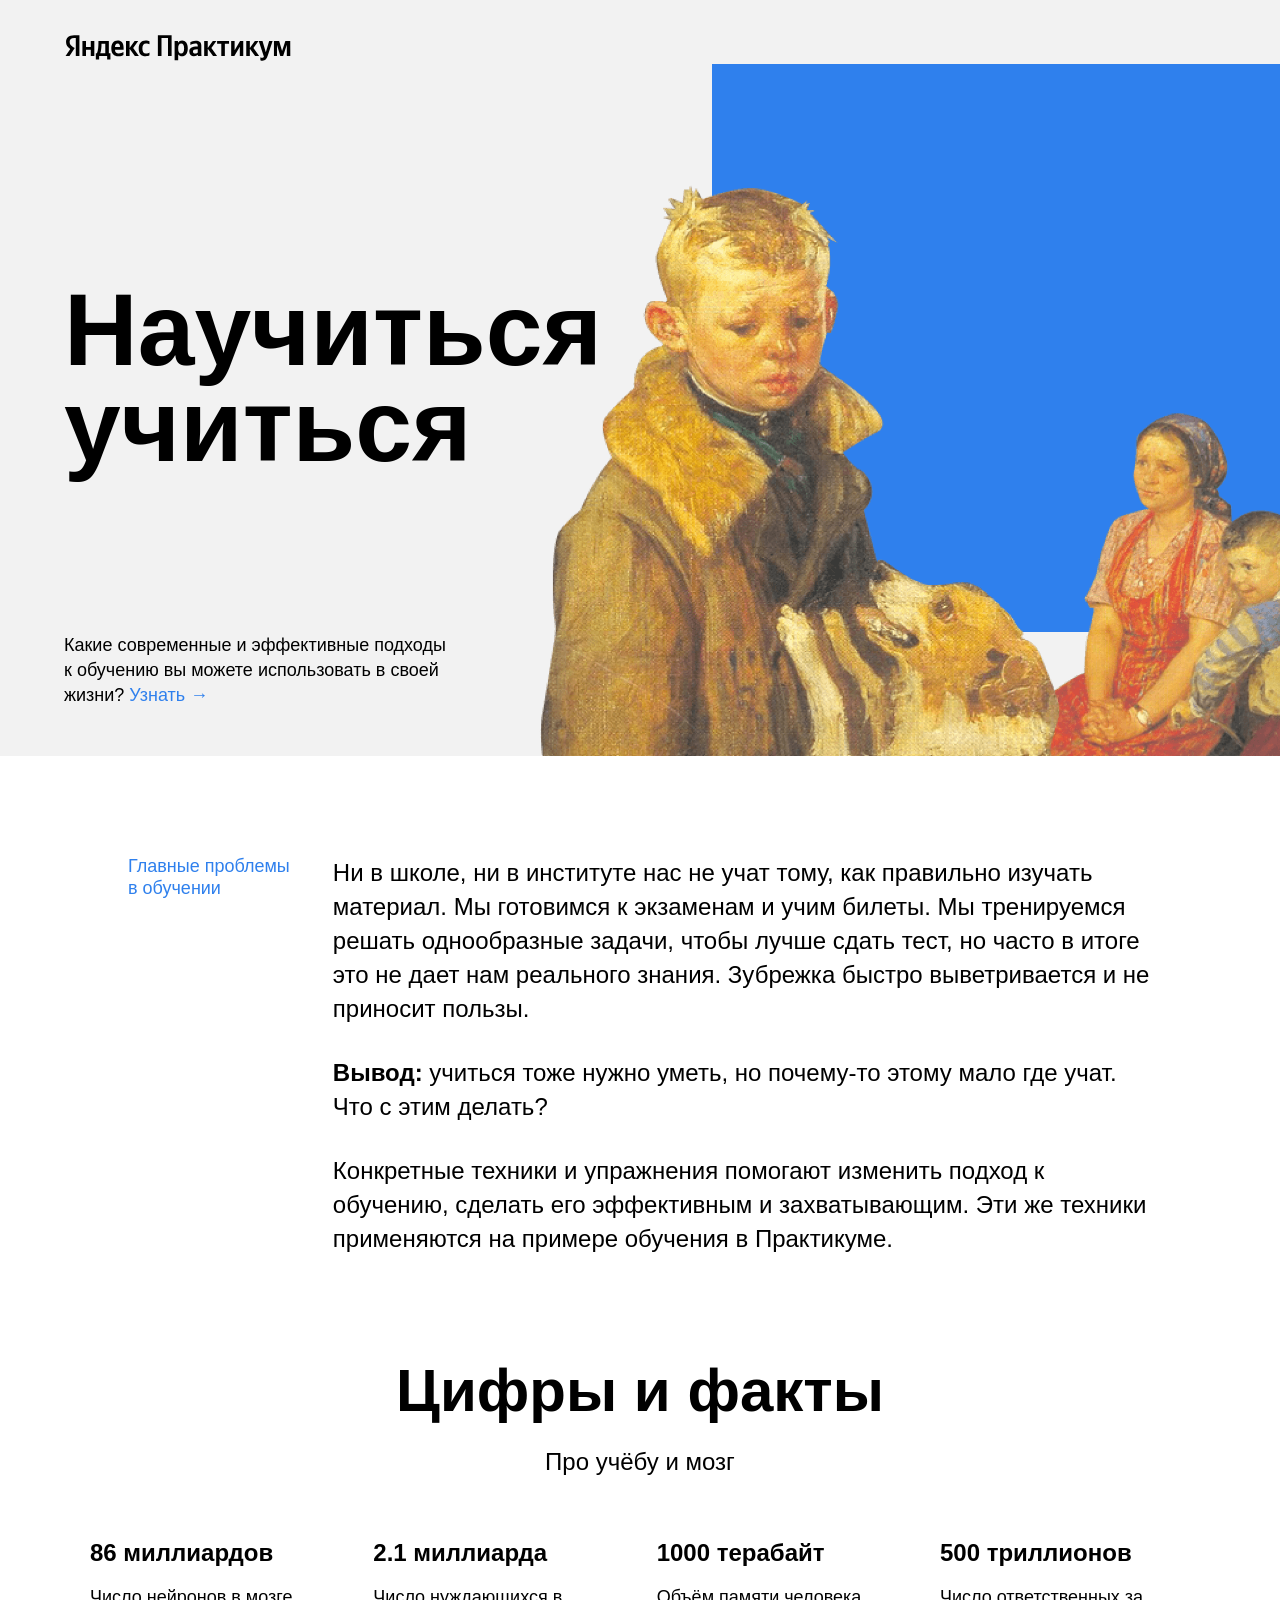
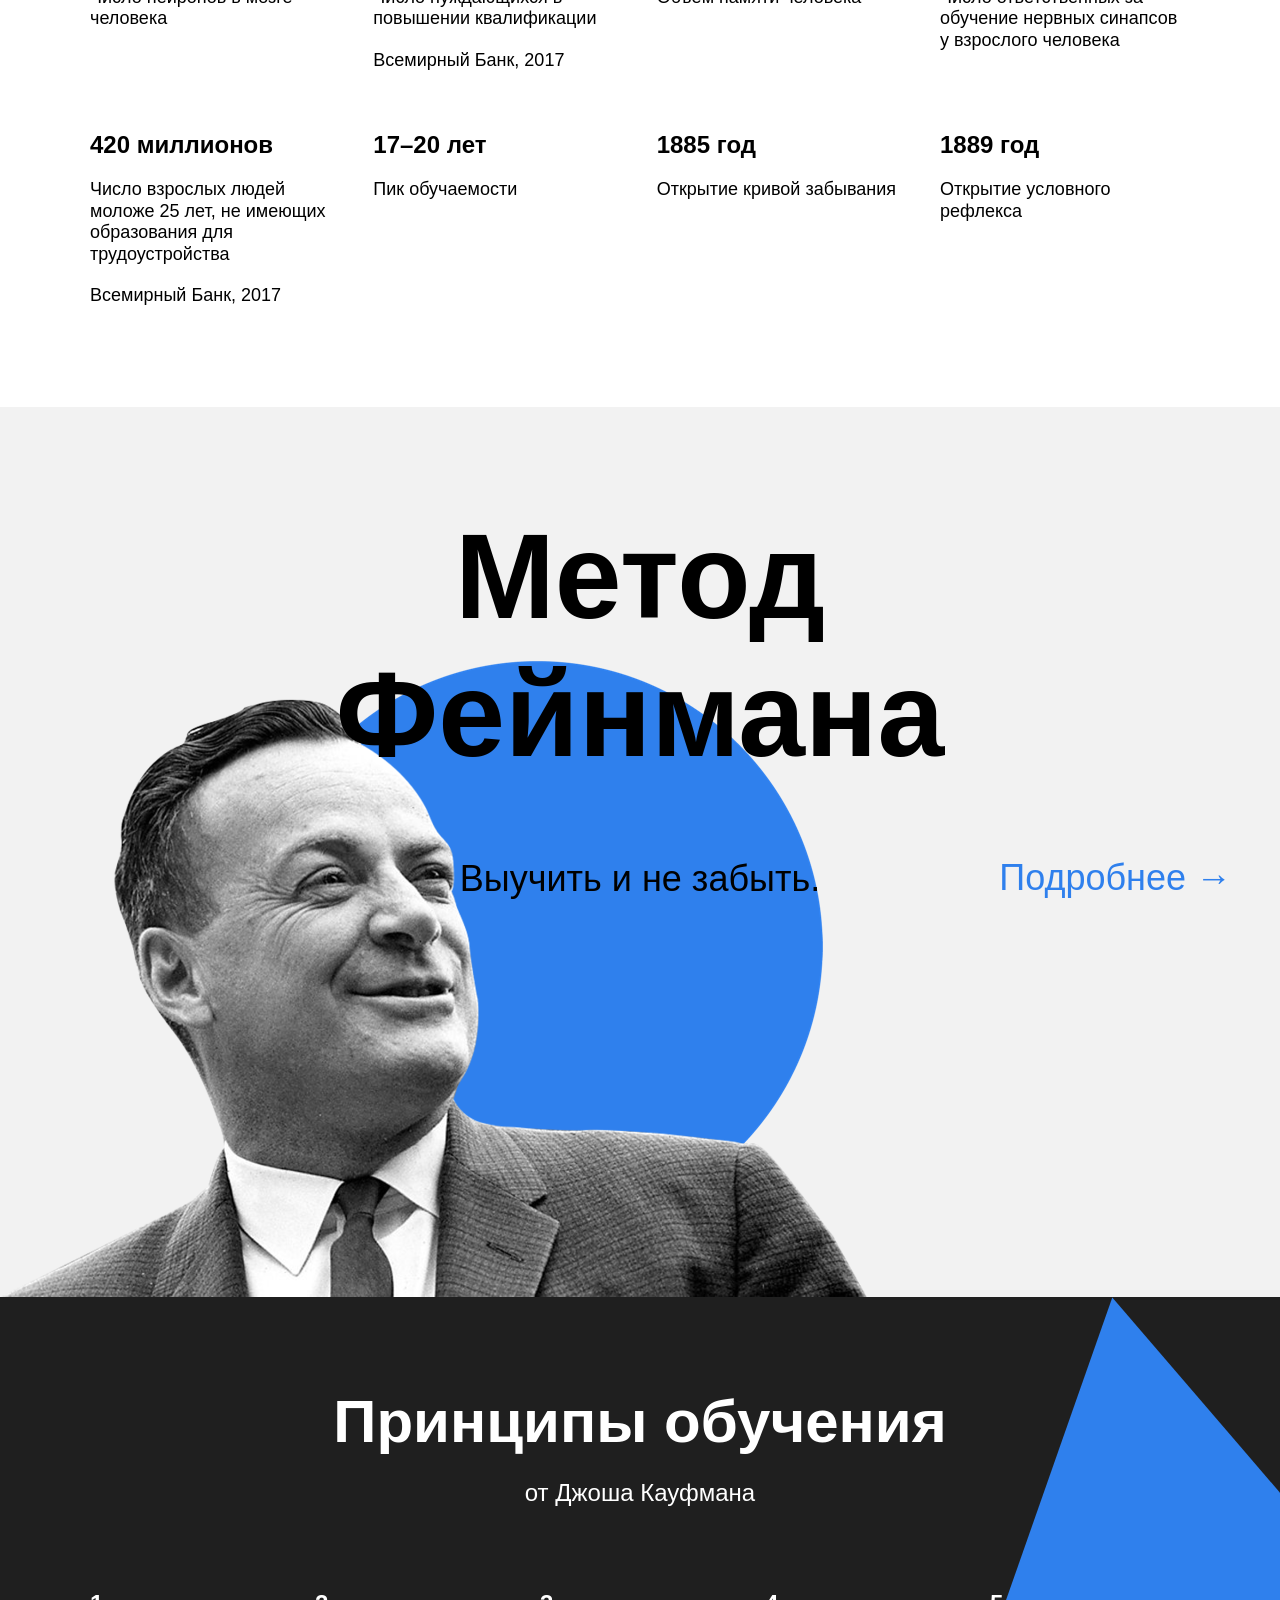
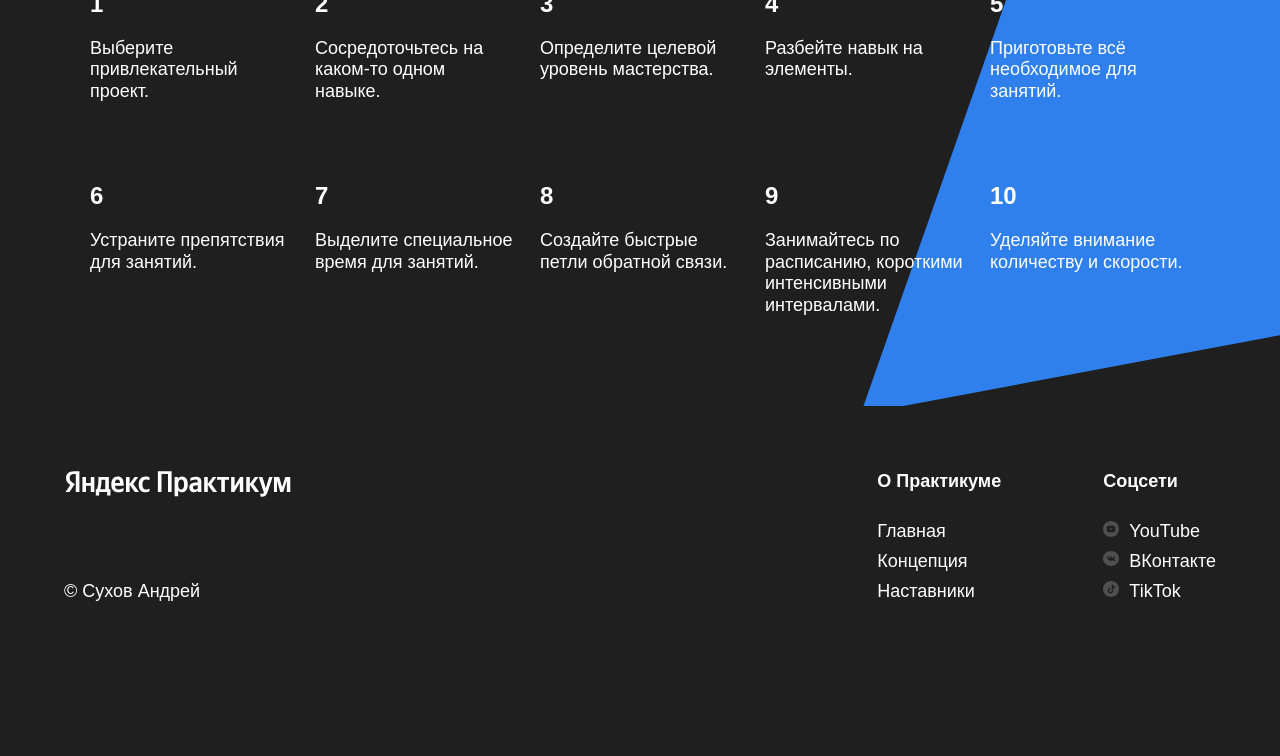
==== index.html @ 7d7eb732 "Работа после исправлений версия 2" ====
<!DOCTYPE html>
<html lang="ru">

<head>
  <meta charset="UTF-8">
  <meta name="viewport" content="width=device-width, initial-scale=1.0">
  <title>Научиться учиться</title>
  <link rel="stylesheet" href="./styles/normalize.css">
  <link rel="stylesheet" href="./styles/style.css">
</head>

<body>
  <div class="page">
    <header class="header">
      <div class="logo logo_place_header"></div>
      <h1 class="header__title">Научиться учиться</h1>
      <p class="header__subtitle">Какие современные и эффективные подходы к обучению вы можете использовать
        в своей жизни?
        <a class="header__link" href="#"> Узнать &#8594;</a>
      </p>
      <img class="header__main-illustration" src="../images/header-image.png" alt="Картина с мальчиком">
      <div class="header__square-pic"></div>
    </header>
    <main class="content">
      <section class="description">
        <div class="two-columns">
          <h2 class=" two-columns__brief">Главные проблемы в обучении</h2>
          <div class="two-columns__main-text">
            <p class="two-columns__paragraph">Ни в школе, ни в институте нас не учат тому, как правильно изучать
              материал.
              Мы готовимся к экзаменам и учим билеты. Мы тренируемся решать однообразные задачи, чтобы лучше сдать тест,
              но часто в итоге это не дает нам реального знания. Зубрежка быстро выветривается и не приносит пользы.</p>
            <p class="two-columns__paragraph"><span class="two-columns__span-accent">Вывод:</span> учиться тоже нужно
              уметь,
              но почему-то этому мало где учат. Что с этим делать?</p>
            <p class="two-columns__paragraph">Конкретные техники и упражнения помогают изменить подход к обучению,
              сделать его эффективным и захватывающим. Эти же техники применяются на примере обучения в Практикуме.</p>
          </div>
        </div>
      </section>
      <section class="digits">
        <h2 class="section-title">Цифры и факты</h2>
        <p class="section-subtitle">Про учёбу и мозг</p>
        <ul class="table">
          <li class="table__cell">
            <h3 class="table__heading">86 миллиардов</h3>
            <p class="table__text">Число нейронов в мозге человека</p>
          </li>
          <li class="table__cell">
            <h3 class="table__heading">2.1 миллиарда</h3>
            <p class="table__text">Число нуждающихся в повышении квалификации</p>
            <p class="table__text">Всемирный Банк, 2017</p>
          </li>
          <li class="table__cell">
            <h3 class="table__heading">1000 терабайт</h3>
            <p class="table__text">Объём памяти человека</p>
          </li>
          <li class="table__cell">
            <h3 class="table__heading">500 триллионов</h3>
            <p class="table__text">Число ответственных за обучение нервных синапсов у взрослого человека</p>
          </li>
          <li class="table__cell">
            <h3 class="table__heading">420 миллионов</h3>
            <p class="table__text">Число взрослых людей моложе 25 лет, не имеющих образования для трудоустройства</p>
            <p class="table__text">Всемирный Банк, 2017</p>
          </li>
          <li class="table__cell">
            <h3 class="table__heading">17–20 лет</h3>
            <p class="table__text">Пик обучаемости</p>
          </li>
          <li class="table__cell">
            <h3 class="table__heading">1885 год</h3>
            <p class="table__text">Открытие кривой забывания</p>
          </li>
          <li class="table__cell">
            <h3 class="table__heading">1889 год</h3>
            <p class="table__text">Открытие условного рефлекса</p>
          </li>
        </ul>
      </section>
      <section class="feynman">
        <h2 class="feynman__title">Метод Фейнмана</h2>
        <p class="feynman__subtitle">Выучить и не забыть.</p>
        <a class="feynman__link" href="#">Подробнее &#8594;</a>
      </section>
      <section class="kaufman">
        <h2 class="section-title section-title_theme_dark">Принципы обучения</h2>
        <p class="section-subtitle section-subtitle_theme_dark">от Джоша Кауфмана</p>
        <ul class="table table_theme_dark">
          <li class="table__cell table__cell_theme_dark">
            <h3 class="table__heading table__heading_theme_dark">1</h3>
            <p class="table__text table__text_theme_dark">Выберите привлекательный проект.</p>
          </li>
          <li class="table__cell table__cell_theme_dark">
            <h3 class="table__heading table__heading_theme_dark">2</h3>
            <p class="table__text table__text_theme_dark">Сосредоточьтесь на каком-то одном навыке.</p>
          </li>
          <li class="table__cell table__cell_theme_dark">
            <h3 class="table__heading table__heading_theme_dark">3</h3>
            <p class="table__text table__text_theme_dark">Определите целевой уровень мастерства.</p>
          </li>
          <li class="table__cell table__cell_theme_dark">
            <h3 class="table__heading table__heading_theme_dark">4</h3>
            <p class="table__text table__text_theme_dark">Разбейте навык на элементы.</p>
          </li>
          <li class="table__cell table__cell_theme_dark">
            <h3 class="table__heading table__heading_theme_dark">5</h3>
            <p class="table__text table__text_theme_dark">Приготовьте всё необходимое для занятий.</p>
          </li>
          <li class="table__cell table__cell_theme_dark">
            <h3 class="table__heading table__heading_theme_dark">6</h3>
            <p class="table__text table__text_theme_dark">Устраните препятствия для занятий.</p>
          </li>
          <li class="table__cell table__cell_theme_dark">
            <h3 class="table__heading table__heading_theme_dark">7</h3>
            <p class="table__text table__text_theme_dark">Выделите специальное время для занятий.</p>
          </li>
          <li class="table__cell table__cell_theme_dark">
            <h3 class="table__heading table__heading_theme_dark">8</h3>
            <p class="table__text table__text_theme_dark">Создайте быстрые петли обратной связи.</p>
          </li>
          <li class="table__cell table__cell_theme_dark">
            <h3 class="table__heading table__heading_theme_dark">9</h3>
            <p class="table__text table__text_theme_dark">Занимайтесь по расписанию, короткими интенсивными интервалами.
            </p>
          </li>
          <li class="table__cell table__cell_theme_dark">
            <h3 class="table__heading table__heading_theme_dark">10</h3>
            <p class="table__text table__text_theme_dark">Уделяйте внимание количеству и скорости.</p>
          </li>
        </ul>
        <div class="kaufman__triangle"></div>
      </section>
    </main>
    <footer class="footer">
      <div class="footer__columns">
        <div class="footer__column footer__column_content_copyright">
          <div class="logo logo_place_footer"></div>
          <p class="footer__author">&#169; Сухов Андрей</p>
        </div>
        <div class="footer__column footer__column_content_info">
          <h2 class="footer__column-heading">О Практикуме</h2>
          <nav>
            <ul class="footer__column-links">
              <li>
                <a class="footer__column-link" href="#">Главная</a>
              </li>
              <li>
                <a class="footer__column-link" href="#">Концепция</a>
              </li>
              <li>
                <a class="footer__column-link" href="#">Наставники</a>
              </li>
            </ul>
          </nav>
        </div>
        <div class="footer__column footer__column_social">
          <h2 class="footer__column-heading">Соцсети</h2>
          <nav>
            <ul class="footer__column-links">
              <li>
                <a class="footer__column-link" href="#"><img class="footer__social-icon" src="./images/youtube-icon.svg"
                    alt="Значек Ютуб">YouTube</a>
              </li>
              <li>
                <a class="footer__column-link" href="#"><img class="footer__social-icon"
                    src="./images/vk_color_white.svg" alt="Значек ВКонтакте">ВКонтакте</a>
              </li>
              <li>
                <a class="footer__column-link" href="#"><img class="footer__social-icon" src="./images/tiktok-icon.svg"
                    alt="Значек ТикТок">TikTok</a>
              </li>
            </ul>
          </nav>
        </div>
      </div>
    </footer>
  </div>

</body>

</html>
---- styles/style.css ----
.page {
  min-width: 1100px;
  /* мы ещё не умеем делать мобильную версию сайта, */
  /* поэтому выше установлена минимальная ширина страницы */
  max-width: 1600px;
  /* выше установили ограничение по максимальной ширине */
  margin: 0 auto;
  /* выше для экранов больше 1600px отцентрировали весь контент */
  font-family: 'Helvetica Neue', Arial, sans-serif;
  color: #000000;
}

.header {
  height: 100vh;
  min-height: 600px;
  max-height: 756px;
  /* выше установили ограничения для секции */
  position: relative;
  background-color: #f2f2f2;
  display: flex;
}

.logo {
  width: 228px;
  height: 32px;
}

.logo_place_header {
  position: absolute;
  top: 30px;
  left: 64px;
  background-image: url(../images/logo_place_header.svg);
  background-size: cover;
}

.header__title {
  max-width: 730px;
  display: flex;
  align-items: center;
  padding-left: 64px;
  font-size: 102px;
  font-weight: 600;
  line-height: 96px;
  color: black;
}

.header__subtitle {
  max-width: 388px;
  position: absolute;
  bottom: 30px;
  left: 64px;
  font-size: 18px;
  line-height: 25px;
}

.header__link {
  color: #2f80ed;
  text-decoration: none;
}

.header__main-illustration {
  width: 765px;
  height: 608px;
  position: absolute;
  z-index: 2;
  right: 0;
  bottom: 0;
}

/* ниже мы привели пример двух селекторов, чтобы вы вспомнили запись элемента */

.header__square-pic {
  height: 568px;
  width: 568px;
  position: absolute;
  z-index: 1;
  background-color: #2f80ed;
  top: 64px;
  right: 0;
}

.description {
  padding-top: 100px;
  display: flex;
  justify-content: center;
}

.two-columns {
  width: 80%;
  display: flex;
  justify-content: space-between;
}

.two-columns__brief {
  margin: 0;
  padding: 0;
  max-width: 175px;
  font-size: 18px;
  line-height: 1.2;
  font-weight: normal;
  color: #2f80ed;
}

.two-columns__main-text {
  display: block;
  width: 80%;
  min-width: 784px;
}

.two-columns__paragraph:last-child {
  padding-bottom: 0;
}

.two-columns__paragraph {
  margin: 0;
  padding: 0;
  padding-bottom: 30px;
  font-size: 24px;
  line-height: 34px;
  font-weight: normal;
}

.two-columns__span-accent {
  margin: 0;
  padding: 0;
  font-size: 24px;
  line-height: 34px;
  font-weight: 600;
}

.digits {
  margin: 0;
  padding: 0;
  padding-top: 100px;
  padding-bottom: 100px;
}

.section-title {
  padding: 0;
  margin: 0;
  width: 60%;
  text-align: center;
  font-size: 60px;
  line-height: 1.15;
  font-weight: 600;
  margin-left: auto;
  margin-right: auto;
}

.section-subtitle {
  margin: 0;
  padding: 0;
  width: 60%;
  padding-top: 20px;
  text-align: center;
  font-size: 24px;
  line-height: 34px;
  font-weight: normal;
  margin-left: auto;
  margin-right: auto;
}

.table {
  list-style-type: none;
  width: 1100px;
  margin: 0;
  padding: 0;
  position: relative;
  margin-left: auto;
  margin-right: auto;
  display: flex;
  flex-wrap: wrap;
  justify-content: space-between;
  z-index: 2;
}

.table__cell {
  margin: 0;
  padding: 0;
  width: 250px;
  padding-top: 60px;
  display: flex;
  flex-wrap: wrap;
  flex-direction: column;
  justify-content: flex-start;
  align-content: space-between;
}

.table__heading {
  margin: 0;
  padding: 0;
  font-size: 24px;
  line-height: 1.15;
  font-weight: 600;
}

.table__text {
  margin: 0;
  padding: 0;
  padding-top: 20px;
  font-size: 18px;
  line-height: 1.2;
  font-weight: normal;
}

.feynman {
  min-height: 890px;
  background-color: #f2f2f2;
  position: relative;
  background-image: url(../images/feynman.png);
  background-repeat: no-repeat;
  background-position: left bottom;
}

.feynman__title {
  margin: 0;
  padding: 0;
  max-width: 648px;
  text-align: center;
  padding-top: 100px;
  margin-right: auto;
  margin-left: auto;
  position: relative;
  z-index: 2;
  font-size: 120px;
  line-height: 1.15;
  font-weight: 600;
}

.feynman__subtitle {
  margin: 0;
  padding: 0;
  text-align: center;
  padding-top: 70px;
  font-size: 36px;
  line-height: 51px;
  font-weight: normal;
  margin-right: auto;
  margin-left: auto;
  position: relative;
  z-index: 2;
}

.feynman__link {
  margin: 0;
  padding: 0;
  position: absolute;
  z-index: 2;
  top: 50%;
  right: 48px;
  font-size: 36px;
  line-height: 51px;
  font-weight: normal;
  text-decoration: none;
  color: #2f80ed;
}

.kaufman {
  padding-top: 90px;
  padding-bottom: 90px;
  background-color: #1f1f1f;
  position: relative;
  overflow: hidden;
}

.kaufman__triangle {
  width: 877px;
  height: 877px;
  background-image: url(../images/kaufman-triangle.svg);
  position: absolute;
  z-index: 1;
  top: 0;
  right: -210px;
}

.section-title_theme_dark {
  color: white;
}

.section-subtitle_theme_dark {
  color: white;
}

/* и элемента с модификатором вида ключ-значение */
.table__cell_theme_dark {
  width: 200px;
  color: white;
  padding-top: 80px;
}

.footer {
  color: white;
  background-color: #1f1f1f;
  min-height: 350px;
}

.footer__columns {
  width: 90%;
  margin-left: auto;
  margin-right: auto;
  display: flex;
  justify-content: space-between;
  padding-top: 60px;
  padding-bottom: 40px;
}

.footer__column_content_copyright {
  flex-basis: 711px;
  display: flex;
  flex-direction: column;
  justify-content: space-between;
}

.logo_place_footer {
  background-image: url(../images/logo_place_footer.svg);
}

.footer__author {
  margin: 0;
  padding: 0;
  padding-top: 18px;
  padding-bottom: 18px;
  line-height: 25px;
  font-size: 18px;
  font-weight: normal;
}

.footer__column_content_info {
  flex-direction: column;
}

.footer__column_social {
  flex-direction: column;
}

.footer__column-heading {
  margin: 0;
  padding: 0;
  padding-bottom: 20px;
  line-height: 30px;
  font-size: 18px;
  font-weight: 600;
}

.footer__column-links {
  margin: 0;
  padding: 0;
  margin-bottom: 16px;
  line-height: 30px;
  font-size: 18px;
  font-weight: normal;
  text-decoration: none;
  list-style: none;
}

.footer__column-link {
  list-style: none;
  margin: 0;
  padding: 0;
  text-decoration: none;
  color: white;
}

.footer__social-icon {
  width: 16px;
  height: 16px;
  padding-right: 10px;
}
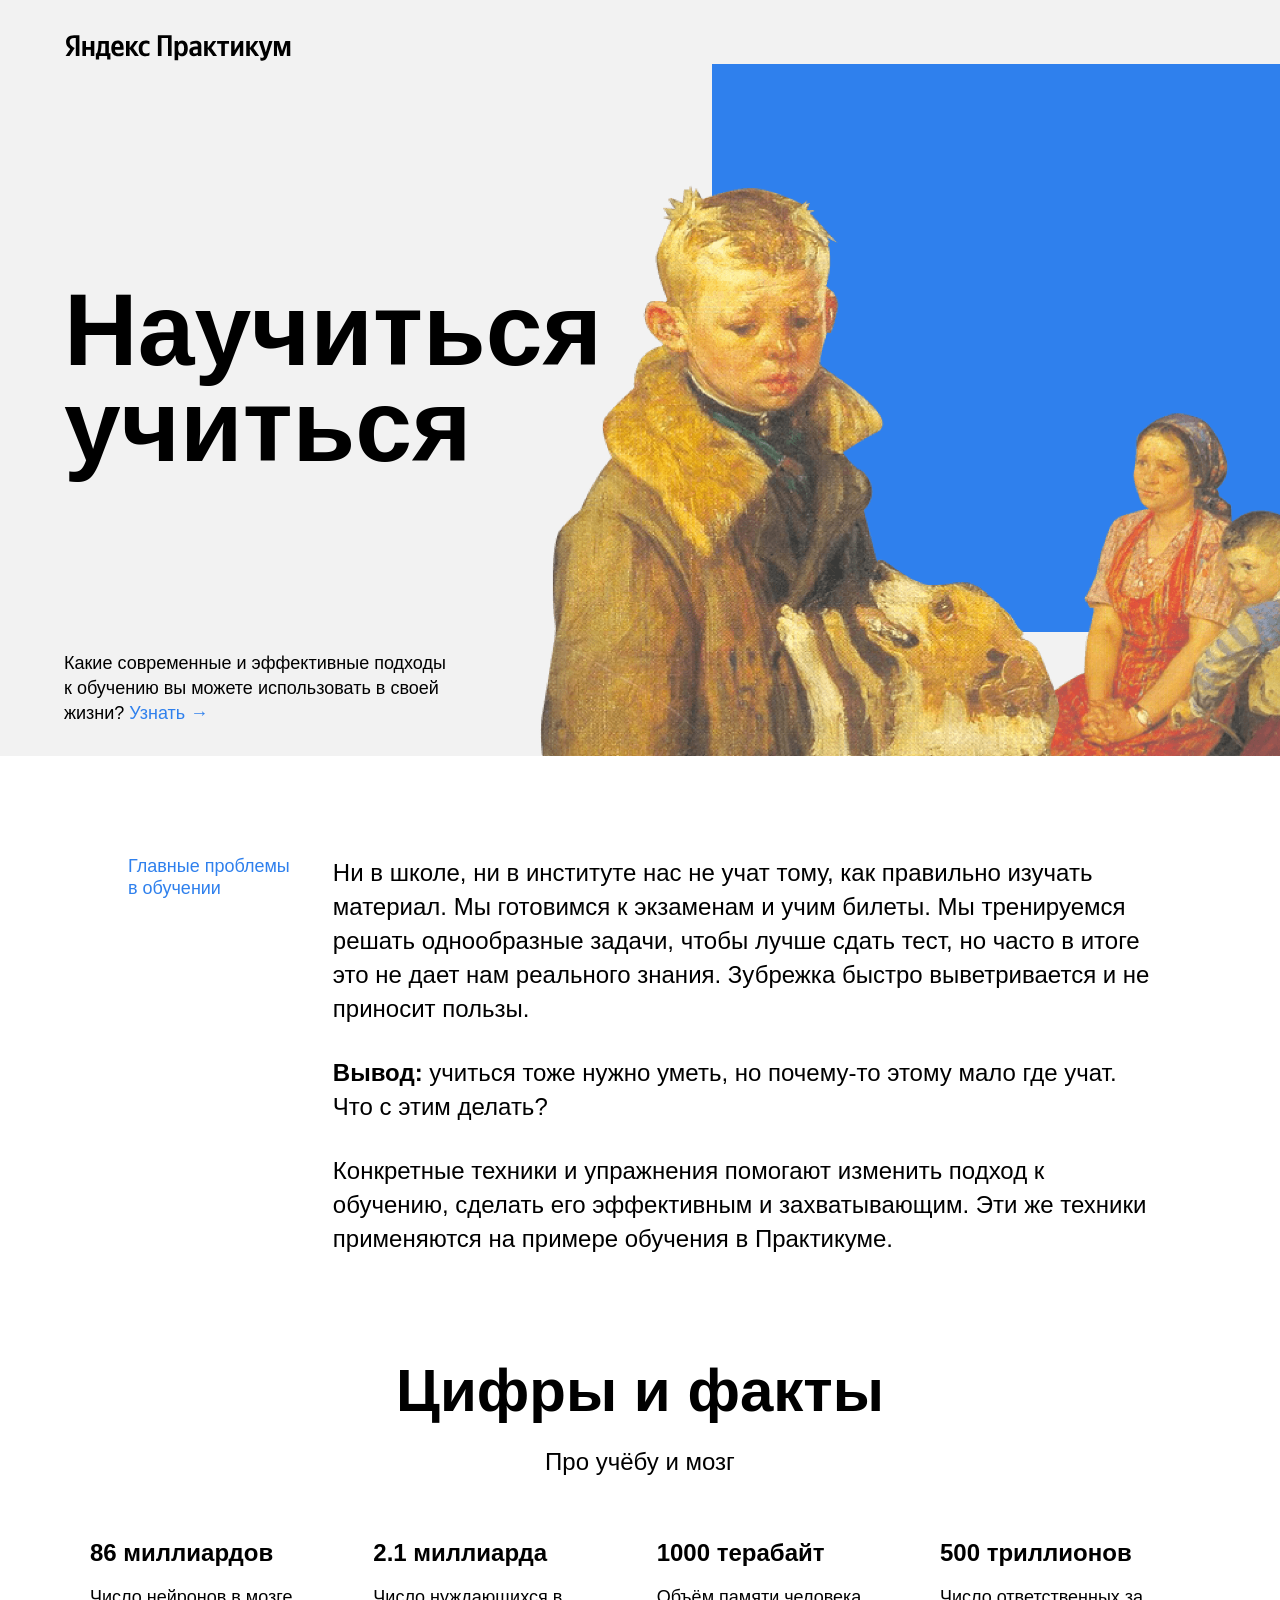
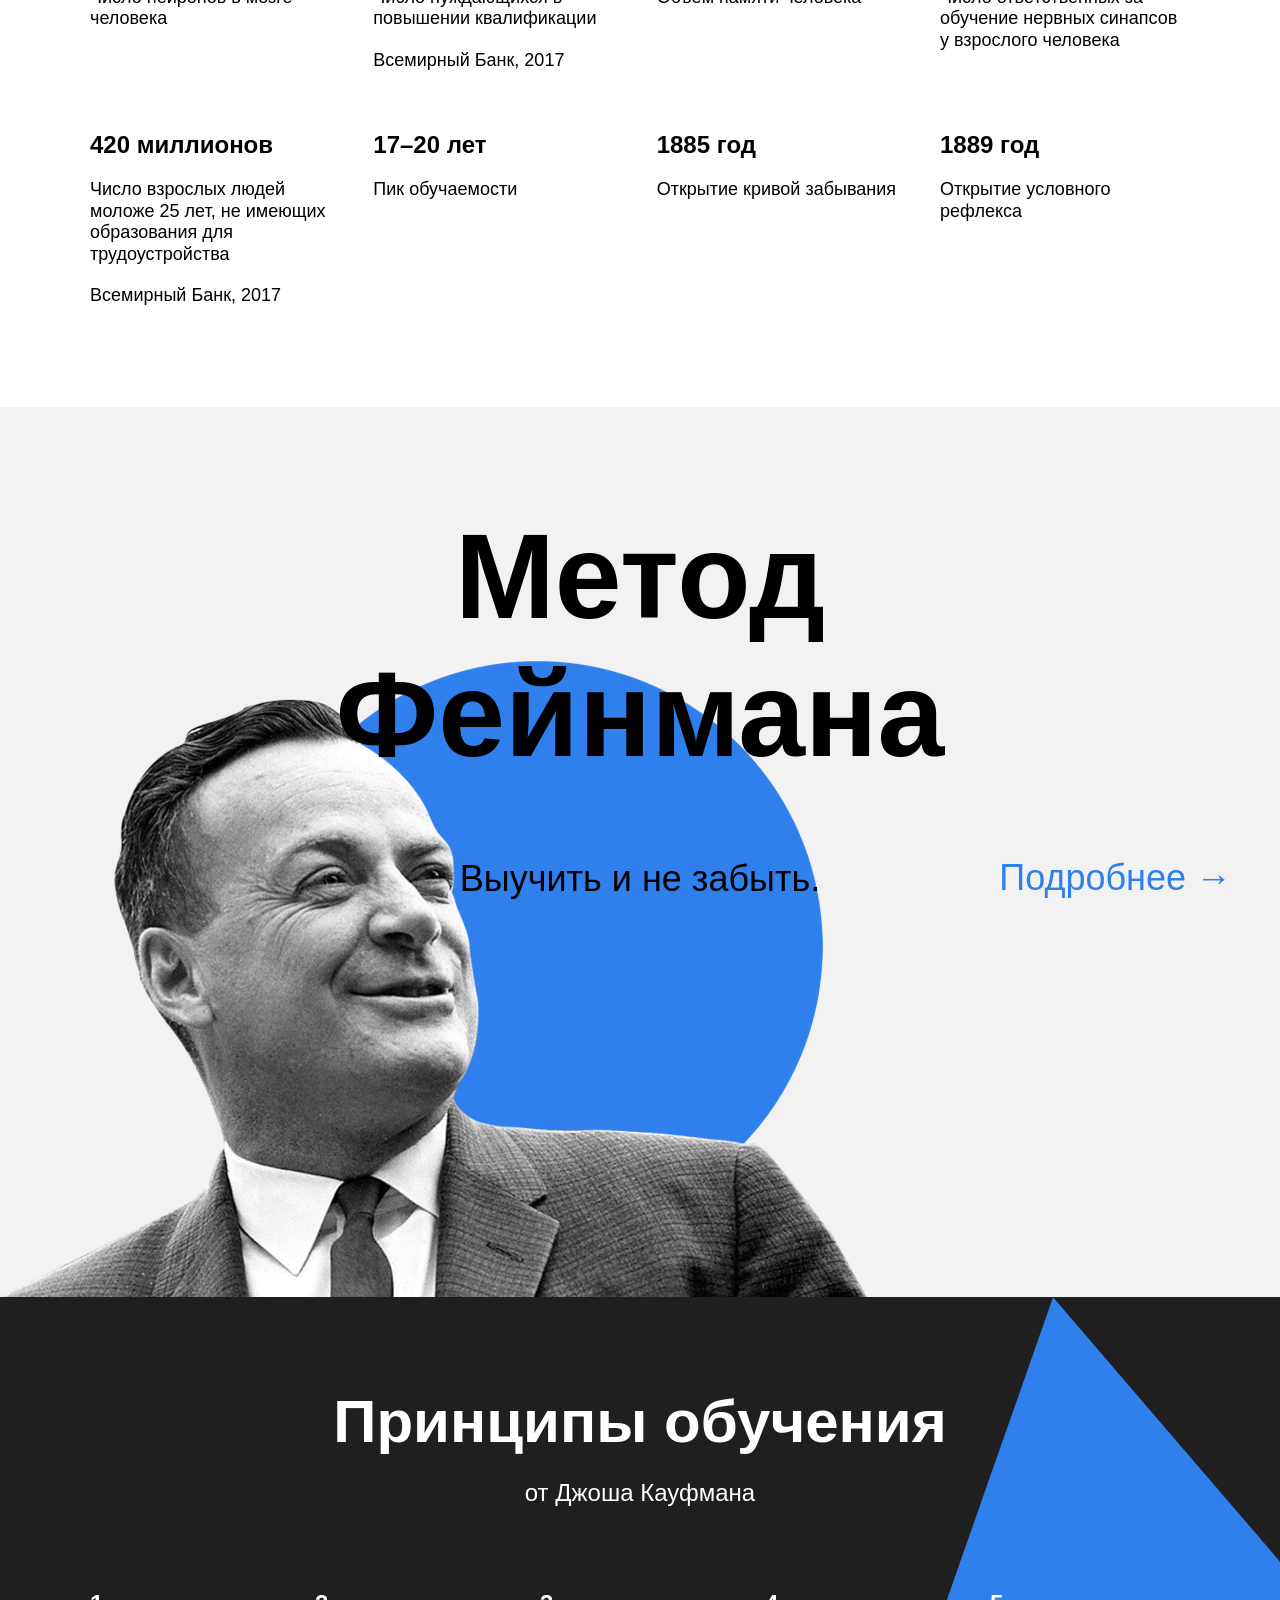
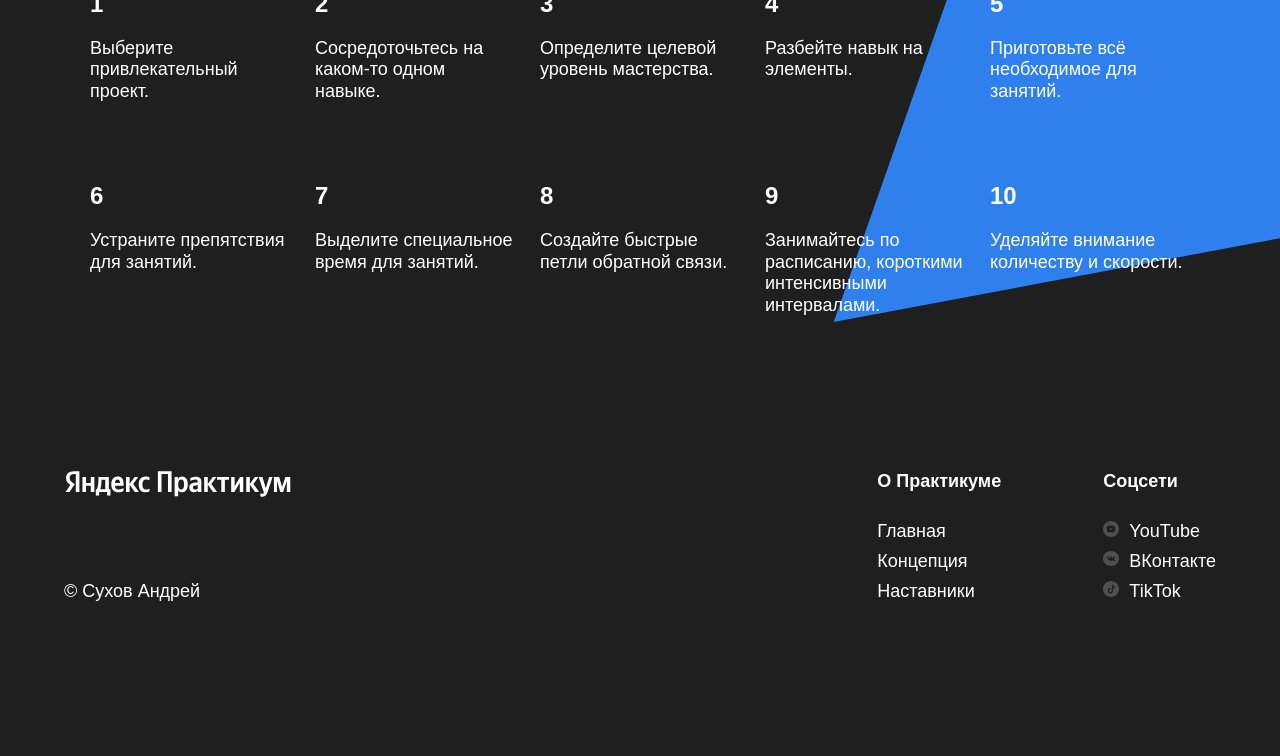
==== commit a08ad5bc: "Работа после исправлений версия 3" ====
--- a/index.html
+++ b/index.html
@@ -129,7 +129,7 @@
             <p class="table__text table__text_theme_dark">Уделяйте внимание количеству и скорости.</p>
           </li>
         </ul>
-        <div class="kaufman__triangle"></div>
+        <img class="kaufman__triangle" src="./images/kaufman-triangle.svg" alt="Синий треугольник">
       </section>
     </main>
     <footer class="footer">
--- a/styles/style.css
+++ b/styles/style.css
@@ -35,6 +35,8 @@
 
 .header__title {
   max-width: 730px;
+  margin: 0;
+  padding: 0;
   display: flex;
   align-items: center;
   padding-left: 64px;
@@ -46,6 +48,8 @@
 
 .header__subtitle {
   max-width: 388px;
+  margin: 0;
+  padding: 0;
   position: absolute;
   bottom: 30px;
   left: 64px;
@@ -54,6 +58,8 @@
 }
 
 .header__link {
+  margin: 0;
+  padding: 0;
   color: #2f80ed;
   text-decoration: none;
 }
@@ -129,8 +135,6 @@
 }
 
 .digits {
-  margin: 0;
-  padding: 0;
   padding-top: 100px;
   padding-bottom: 100px;
 }
@@ -266,7 +270,6 @@
 .kaufman__triangle {
   width: 877px;
   height: 877px;
-  background-image: url(../images/kaufman-triangle.svg);
   position: absolute;
   z-index: 1;
   top: 0;
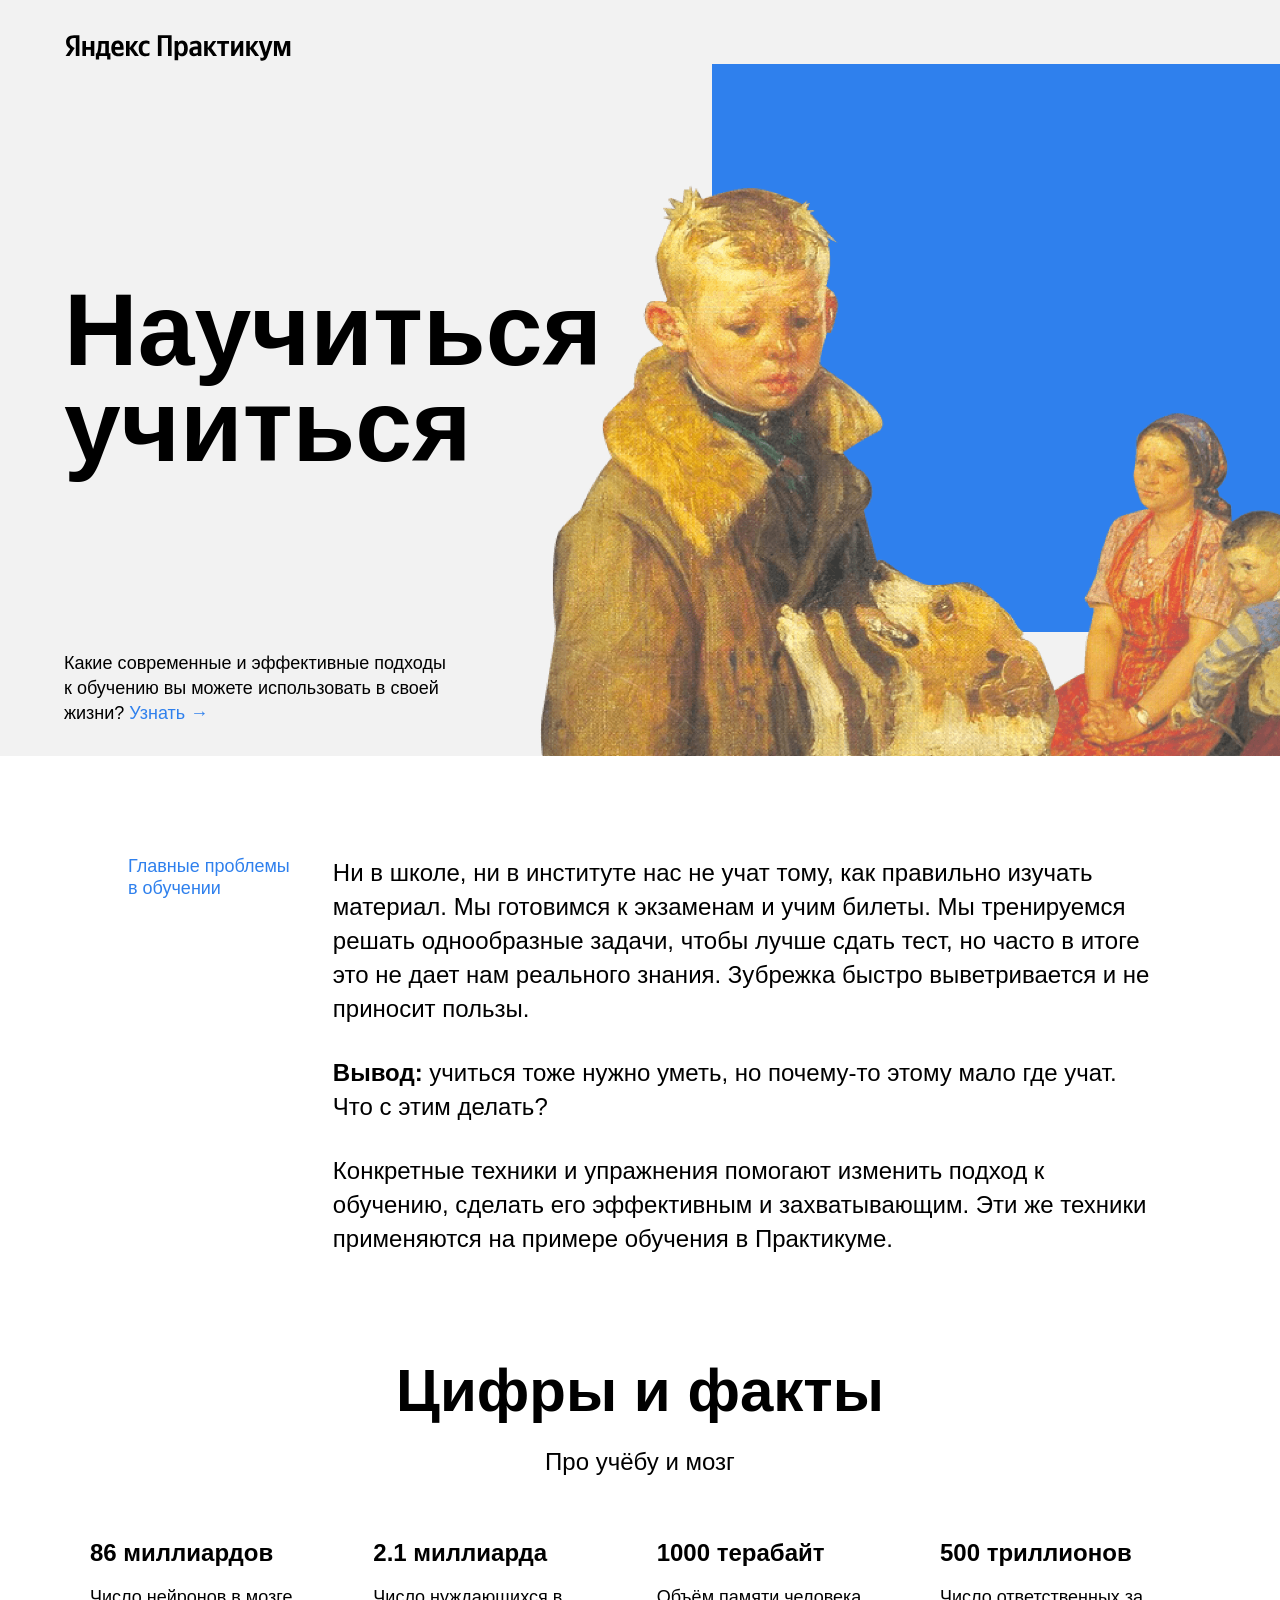
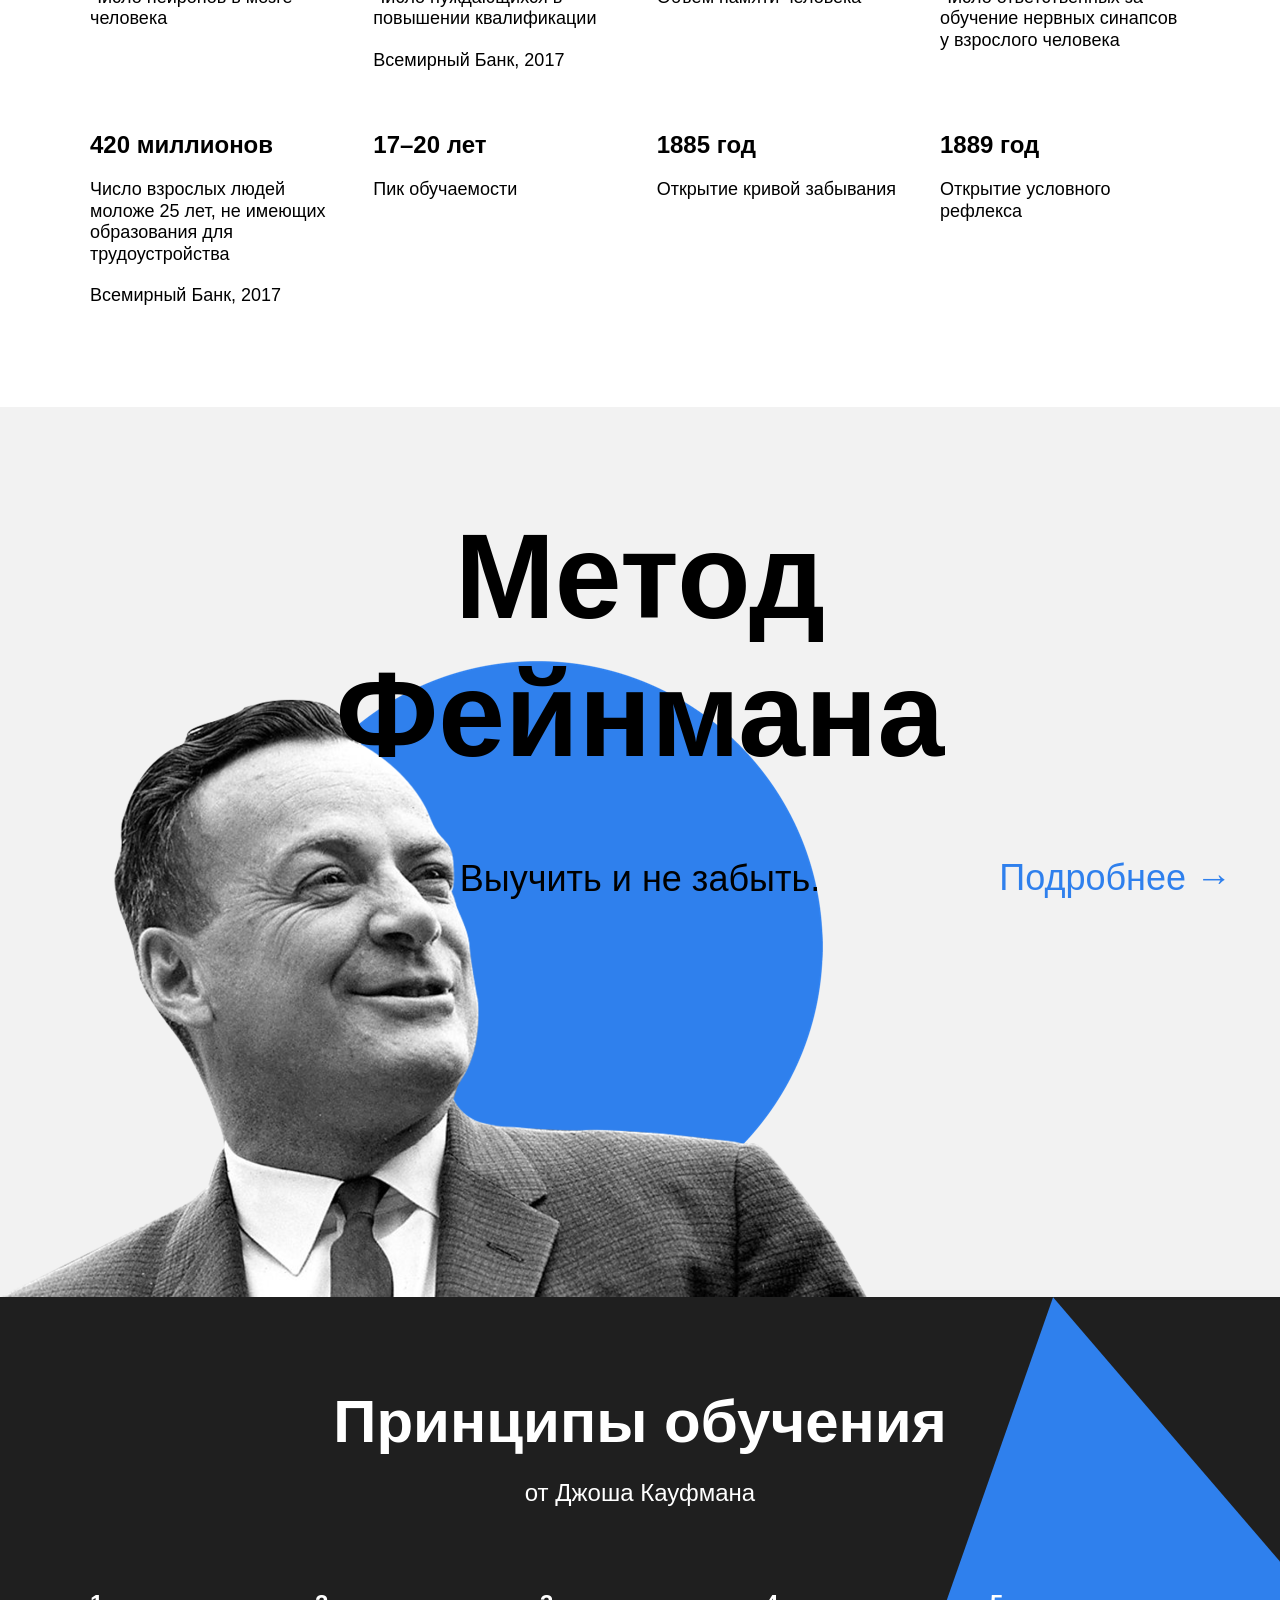
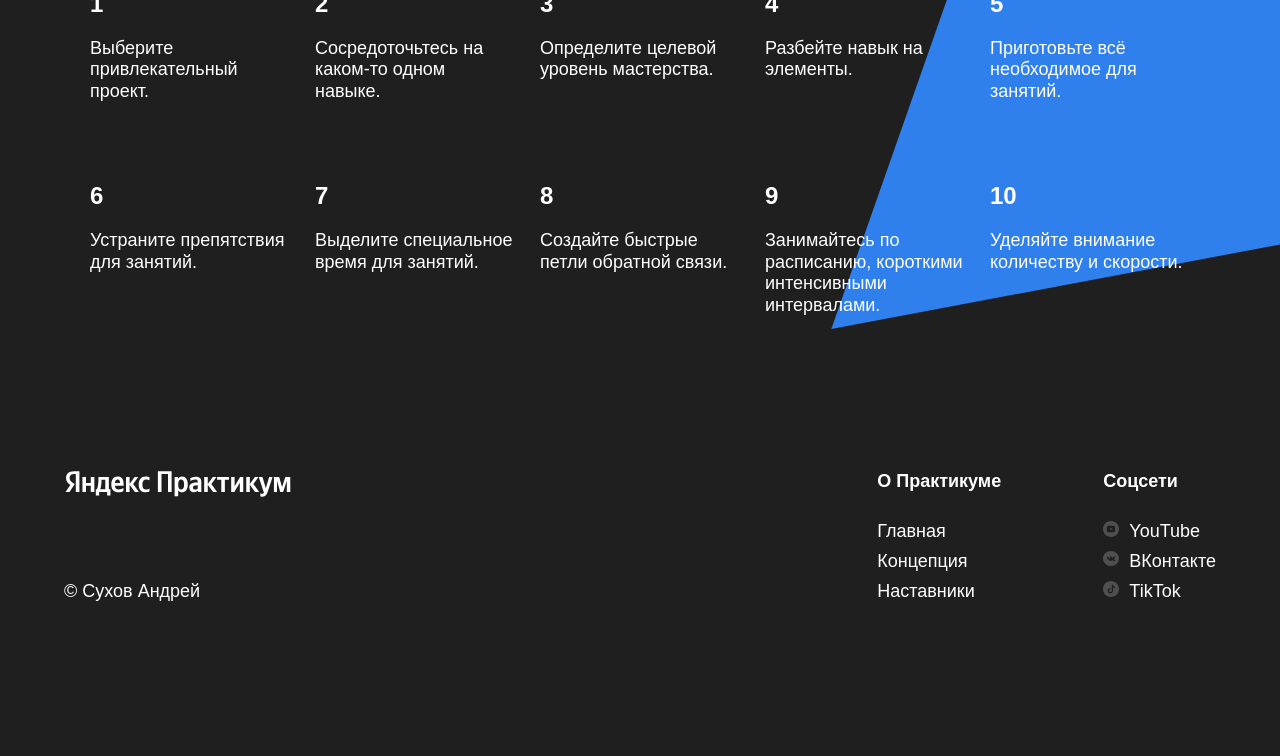
==== commit e01e2d63: "Работа после исправлений версия 4" ====
--- a/index.html
+++ b/index.html
@@ -18,7 +18,7 @@
         в своей жизни?
         <a class="header__link" href="#"> Узнать &#8594;</a>
       </p>
-      <img class="header__main-illustration" src="../images/header-image.png" alt="Картина с мальчиком">
+      <img class="header__main-illustration" src="./images/header-image.png" alt="Картина с мальчиком">
       <div class="header__square-pic"></div>
     </header>
     <main class="content">
@@ -129,7 +129,7 @@
             <p class="table__text table__text_theme_dark">Уделяйте внимание количеству и скорости.</p>
           </li>
         </ul>
-        <img class="kaufman__triangle" src="./images/kaufman-triangle.svg" alt="Синий треугольник">
+        <div class="kaufman__triangle"></div>
       </section>
     </main>
     <footer class="footer">
@@ -154,7 +154,7 @@
             </ul>
           </nav>
         </div>
-        <div class="footer__column footer__column_social">
+        <div class="footer__column footer__column_content_social">
           <h2 class="footer__column-heading">Соцсети</h2>
           <nav>
             <ul class="footer__column-links">
--- a/styles/style.css
+++ b/styles/style.css
@@ -271,6 +271,8 @@
   width: 877px;
   height: 877px;
   position: absolute;
+  background-image: url(../images/kaufman-triangle.svg);
+  background-size: cover;
   z-index: 1;
   top: 0;
   right: -210px;
@@ -332,7 +334,7 @@
   flex-direction: column;
 }
 
-.footer__column_social {
+.footer__column_content_social {
   flex-direction: column;
 }
 
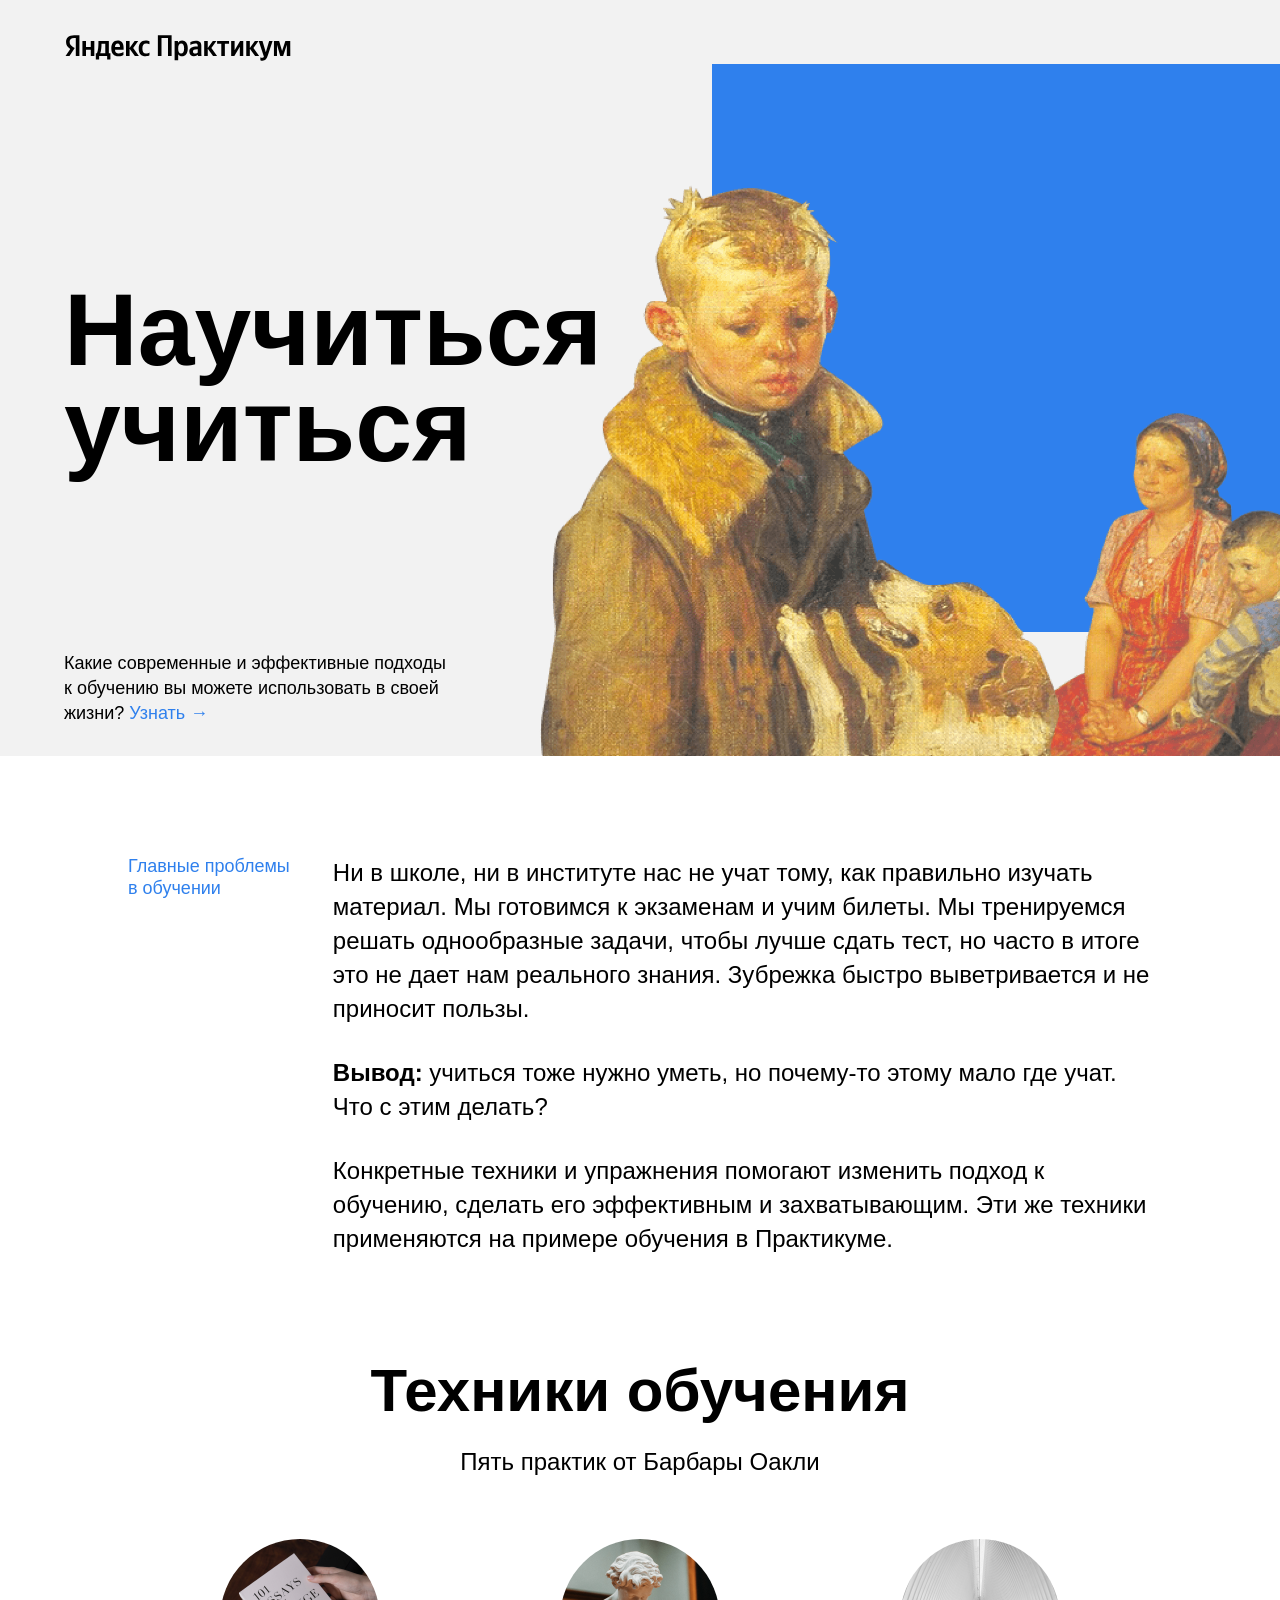
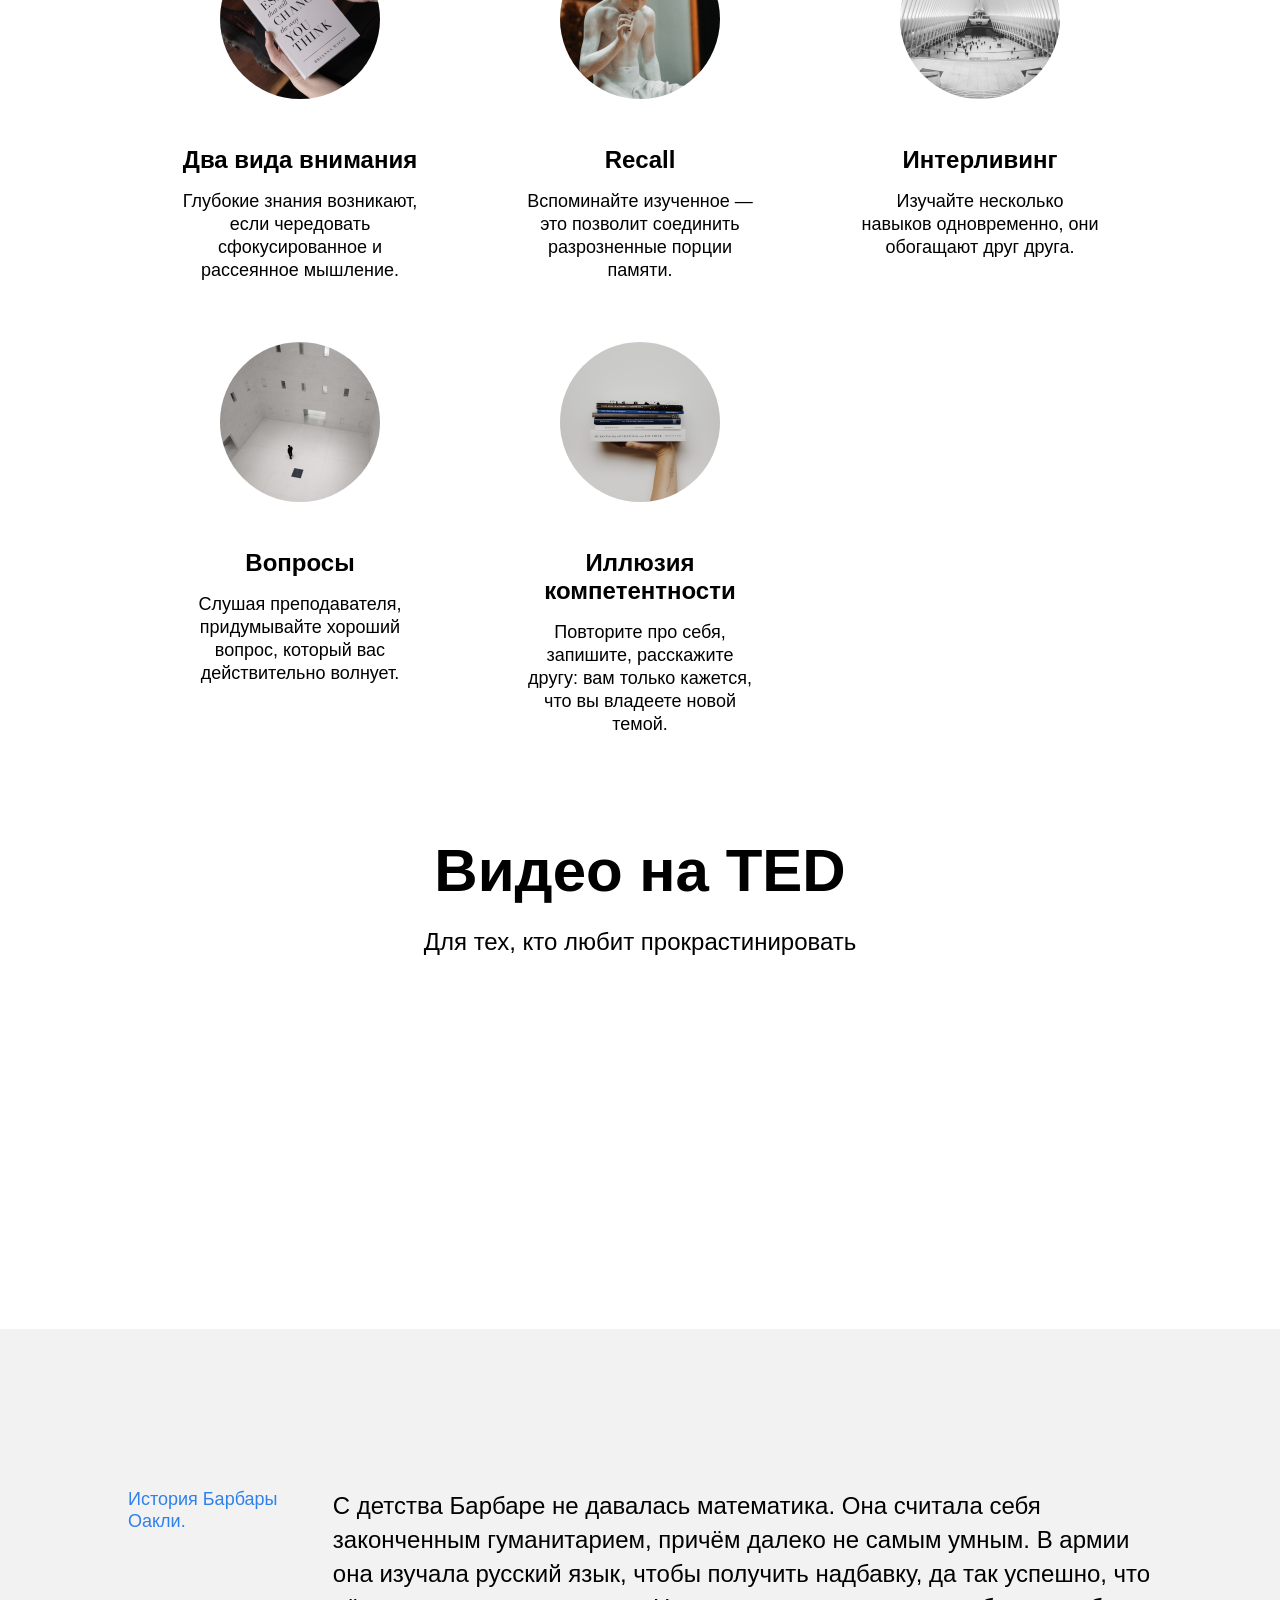
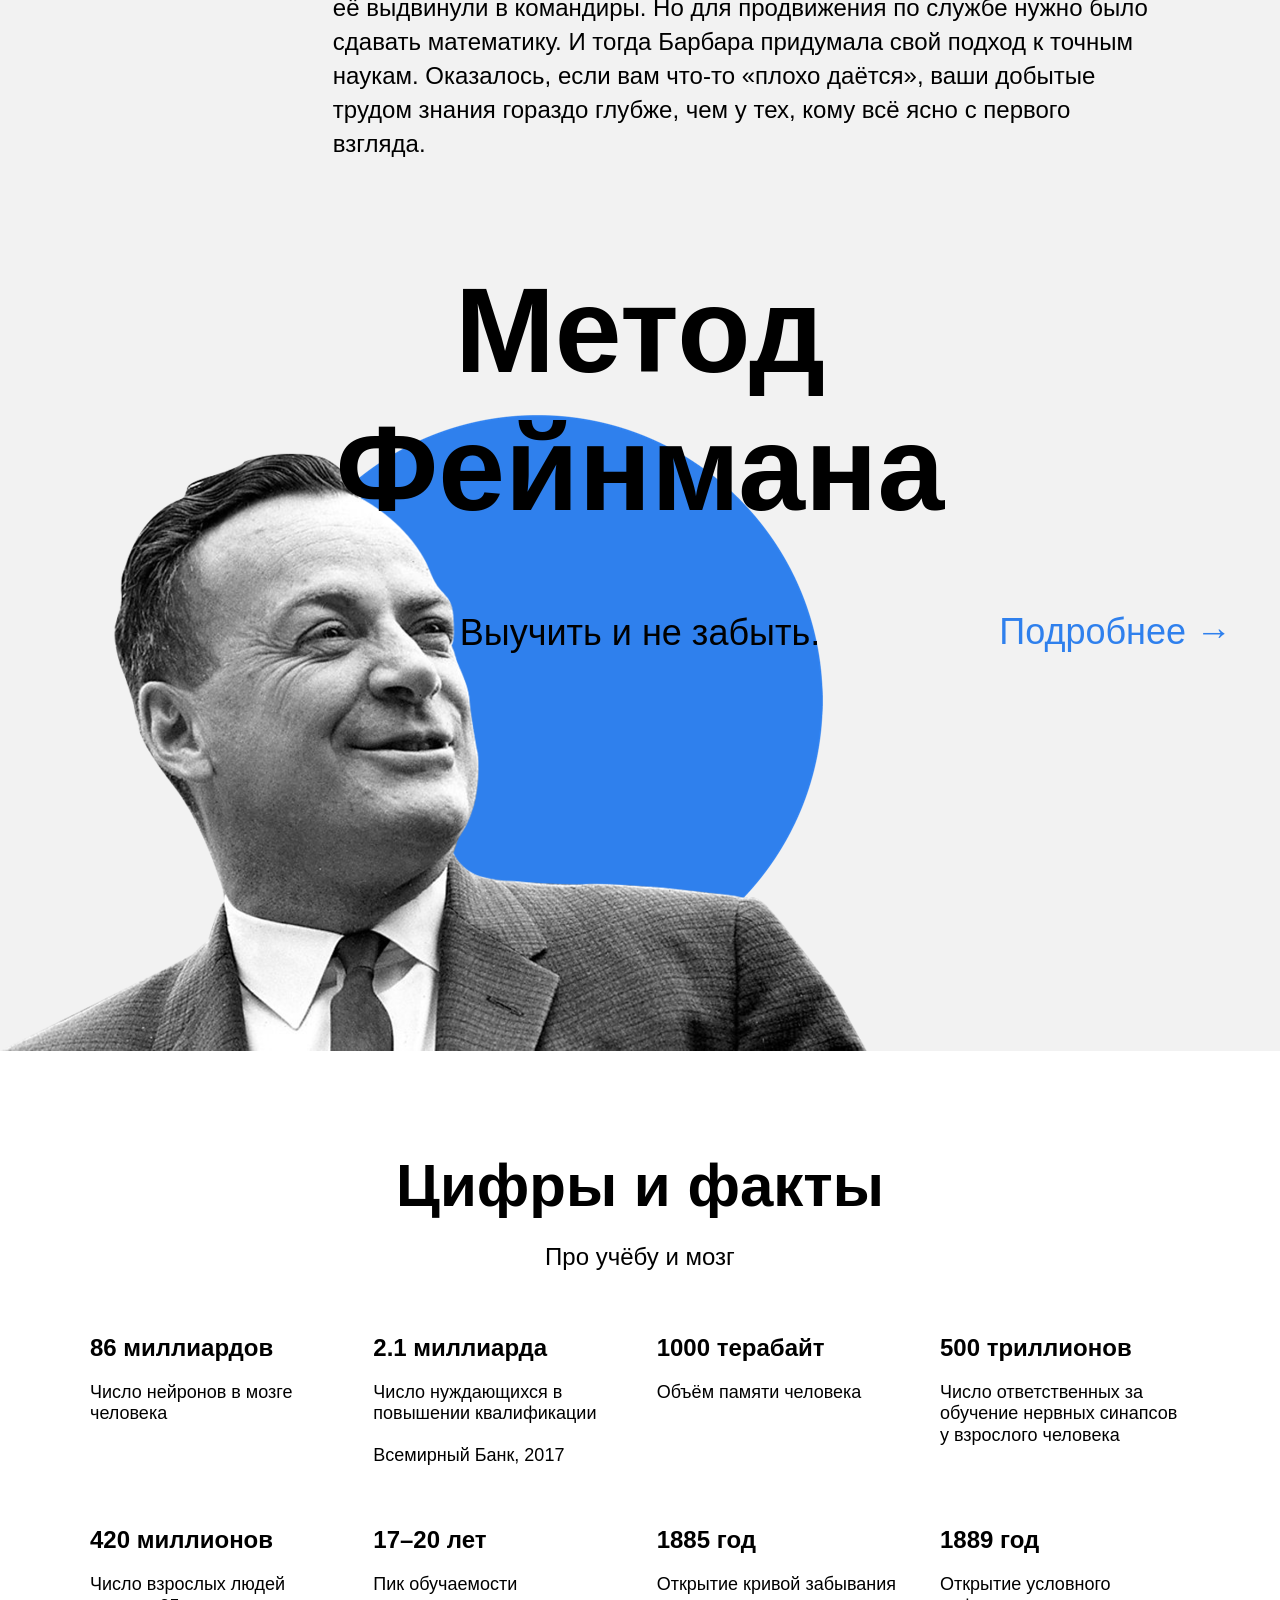
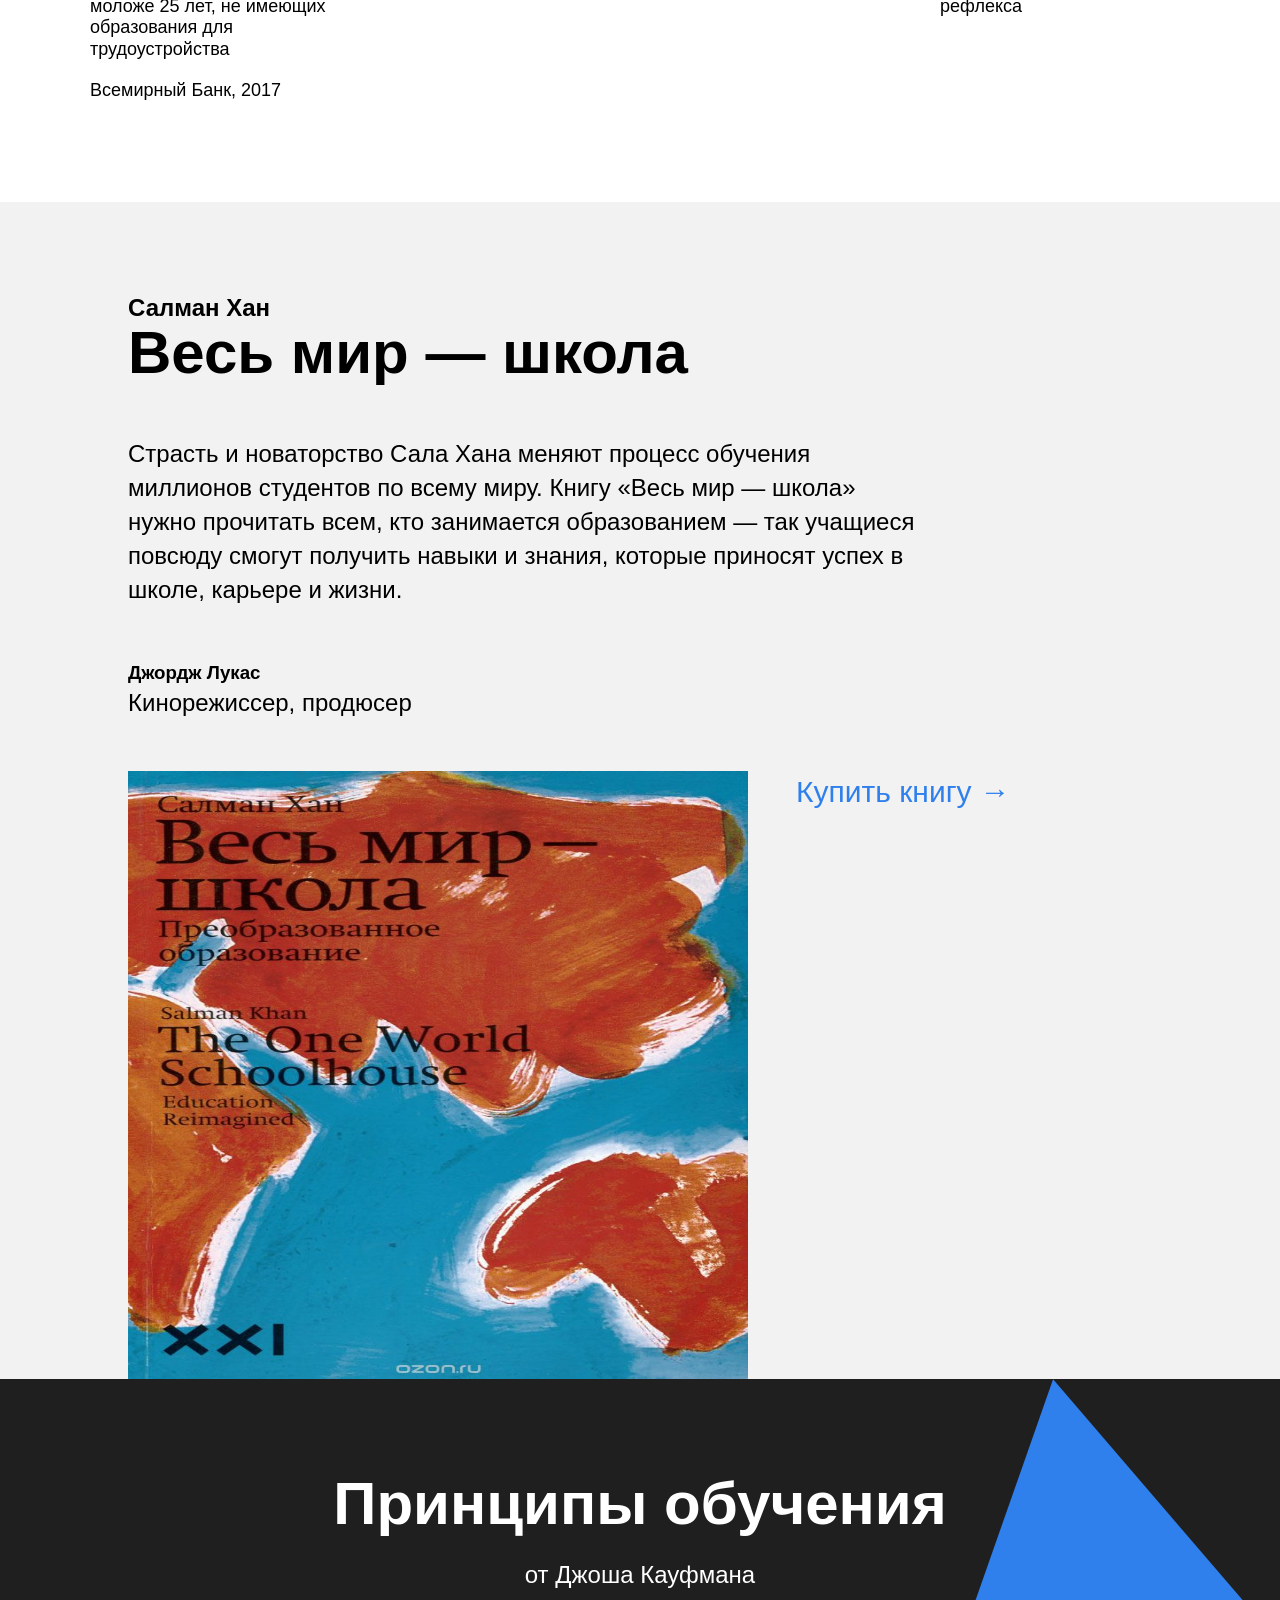
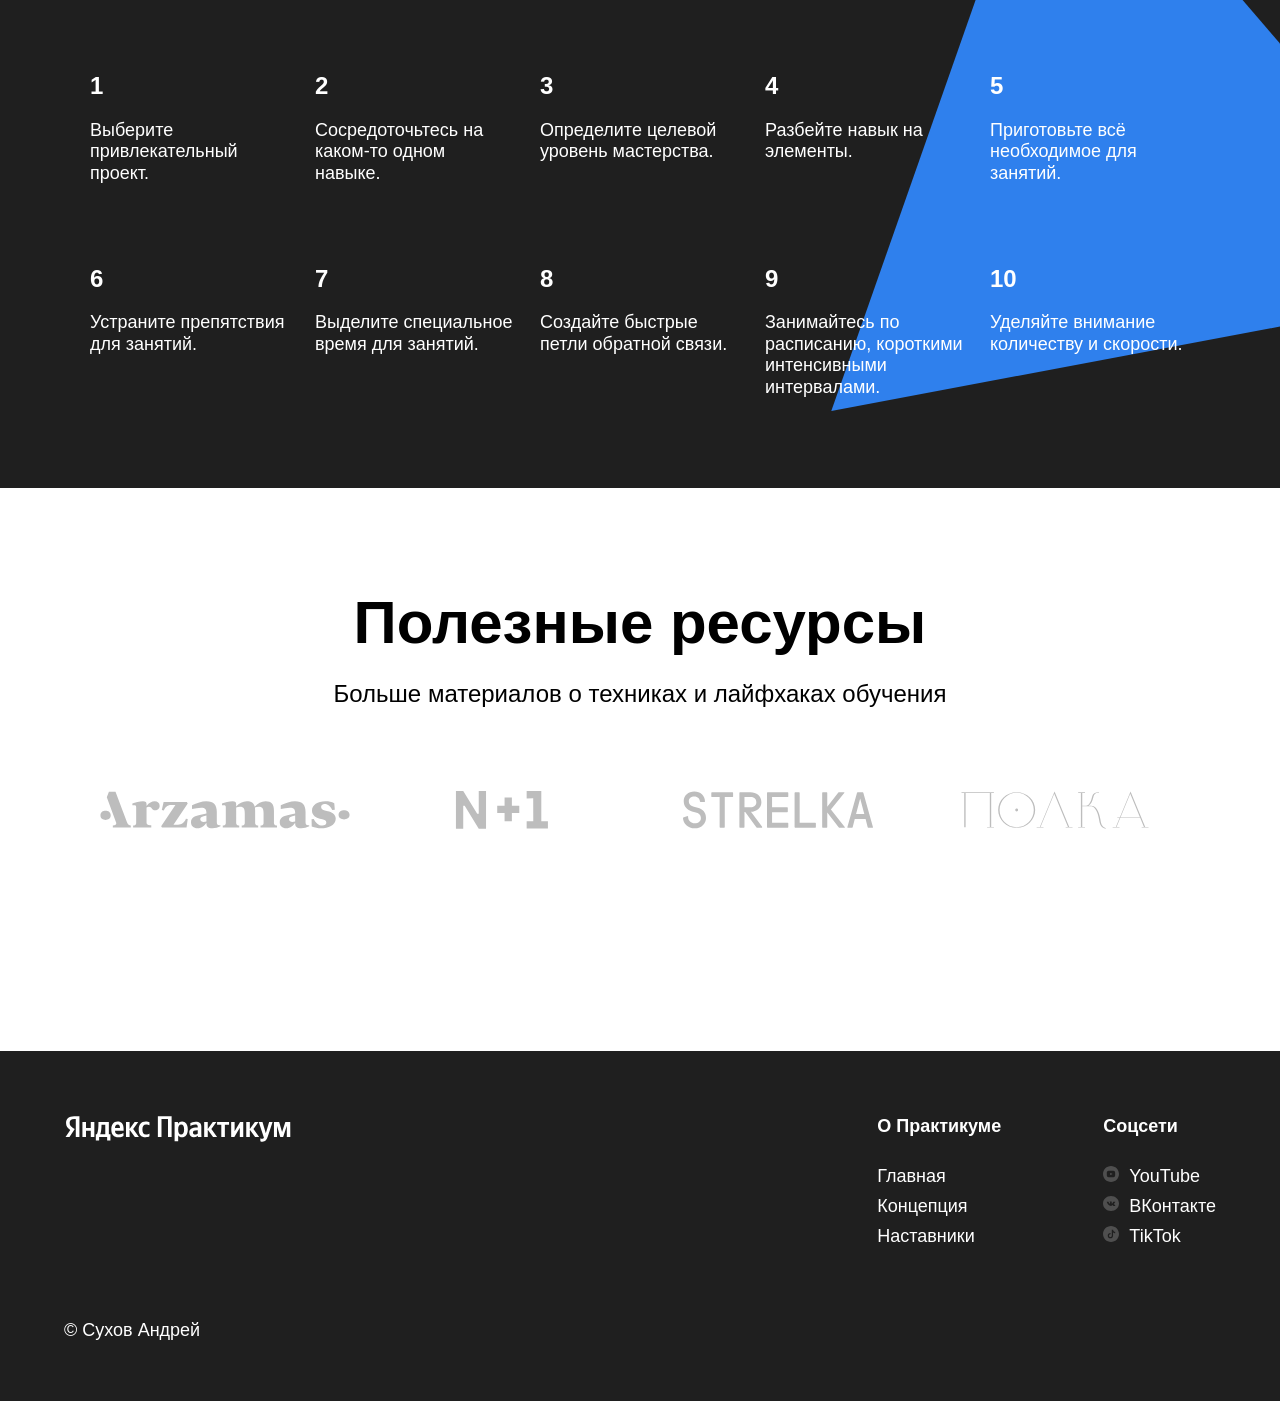
==== commit 3af8cc1a: "Вторая работа версия 1.0(готова)" ====
--- a/index.html
+++ b/index.html
@@ -5,8 +5,8 @@
   <meta charset="UTF-8">
   <meta name="viewport" content="width=device-width, initial-scale=1.0">
   <title>Научиться учиться</title>
-  <link rel="stylesheet" href="./styles/normalize.css">
-  <link rel="stylesheet" href="./styles/style.css">
+  <link rel="stylesheet" href="./vendor/normalize.css">
+  <link rel="stylesheet" href="./pages/page.css">
 </head>
 
 <body>
@@ -18,8 +18,8 @@
         в своей жизни?
         <a class="header__link" href="#"> Узнать &#8594;</a>
       </p>
-      <img class="header__main-illustration" src="./images/header-image.png" alt="Картина с мальчиком">
-      <div class="header__square-pic"></div>
+      <img class="header__main-illustration" src="/images/header-image.png" alt="Картина с мальчиком">
+      <div class="header__square-pic rotation"></div>
     </header>
     <main class="content">
       <section class="description">
@@ -38,6 +38,75 @@
           </div>
         </div>
       </section>
+      <section class="techniques">
+        <h2 class="section-title">Техники обучения</h2>
+        <p class="section-subtitle">Пять практик от Барбары Оакли</p>
+        <div class="cards">
+          <div class="cards__item">
+            <img class="cards__image" src="./images/cards-attention.png" alt="">
+            <h3 class="cards__title">Два вида внимания</h3>
+            <p class="cards__description">Глубокие знания возникают, если чередовать сфокусированное и рассеянное
+              мышление.</p>
+          </div>
+          <div class="cards__item">
+            <img class="cards__image" src="/images/cards-recall.png" alt="">
+            <h3 class="cards__title">Recall</h3>
+            <p class="cards__description">Вспоминайте изученное — это позволит соединить разрозненные порции памяти.</p>
+          </div>
+          <div class="cards__item">
+            <img class="cards__image" src="/images/cards-interliving.png" alt="">
+            <h3 class="cards__title">Интерливинг</h3>
+            <p class="cards__description">Изучайте несколько навыков одновременно, они обогащают друг друга.</p>
+          </div>
+          <div class="cards__item">
+            <img class="cards__image" src="/images/cards-question.png" alt="">
+            <h3 class="cards__title">Вопросы</h3>
+            <p class="cards__description">Слушая преподавателя, придумывайте хороший вопрос, который вас действительно
+              волнует.</p>
+          </div>
+          <div class="cards__item">
+            <img class="cards__image" src="/images/cards-competence.png" alt="">
+            <h3 class="cards__title">Иллюзия компетентности</h3>
+            <p class="cards__description">Повторите про себя, запишите, расскажите другу: вам только кажется, что вы
+              владеете новой темой.</p>
+          </div>
+        </div>
+      </section>
+      <section class="video">
+        <h2 class="section-title">Видео нa TED</h2>
+        <p class="section-subtitle">Для тех, кто любит прокрастинировать</p>
+        <div class="video__iframes">
+          <div class="video__iframe"><iframe width="515" height="316" src="https://www.youtube.com/embed/arj7oStGLkU"
+              title="YouTube video player" frameborder="0" allow="accelerometer; autoplay; clipboard-write; encrypted-media; gyroscope;
+          picture-in-picture" allowfullscreen></iframe>
+          </div>
+          <div class="video__iframe"><iframe width="515" height="316" src="https://www.youtube.com/embed/5MgBikgcWnY"
+              title="YouTube video player" frameborder="0"
+              allow="accelerometer; autoplay; clipboard-write; encrypted-media; gyroscope; picture-in-picture"
+              allowfullscreen></iframe>
+          </div>
+        </div>
+      </section>
+      <section class="oakley">
+        <div class="two-columns">
+          <h2 class=" two-columns__brief">История Барбары Оакли.</h2>
+          <div class="two-columns__main-text">
+            <p class="two-columns__paragraph">С детства Барбаре не давалась математика. Она считала себя законченным
+              гуманитарием,
+              причём далеко не самым умным. В армии она изучала русский язык, чтобы получить надбавку, да так успешно,
+              что её выдвинули
+              в командиры. Но для продвижения по службе нужно было сдавать математику. И тогда Барбара придумала свой
+              подход к точным наукам.
+              Оказалось, если вам что-то «плохо даётся», ваши добытые трудом знания гораздо глубже, чем у тех, кому всё
+              ясно с первого взгляда.</p>
+          </div>
+        </div>
+      </section>
+      <section class="feynman">
+        <h2 class="feynman__title">Метод Фейнмана</h2>
+        <p class="feynman__subtitle">Выучить и не забыть.</p>
+        <a class="feynman__link" href="#">Подробнее &#8594;</a>
+      </section>
       <section class="digits">
         <h2 class="section-title">Цифры и факты</h2>
         <p class="section-subtitle">Про учёбу и мозг</p>
@@ -78,10 +147,21 @@
           </li>
         </ul>
       </section>
-      <section class="feynman">
-        <h2 class="feynman__title">Метод Фейнмана</h2>
-        <p class="feynman__subtitle">Выучить и не забыть.</p>
-        <a class="feynman__link" href="#">Подробнее &#8594;</a>
+      <section class="khan">
+        <div class="khan__container">
+          <p class="khan__author">Салман Хан</p>
+          <h2 class="khan__title">Весь мир — школа</h2>
+          <p class="khan__quote">Страсть и новаторство Сала Хана меняют процесс обучения миллионов студентов по всему
+            миру.
+            Книгу «Весь мир — школа» нужно прочитать всем, кто занимается образованием — так учащиеся повсюду
+            смогут получить навыки и знания, которые приносят успех в школе, карьере и жизни.</p>
+          <h3 class="khan__quote-author">Джордж Лукас</h3>
+          <p class="khan__quote-author-subline">Кинорежиссер, продюсер</p>
+          <div class="khan__book-container">
+            <img class="khan__book-pic" src="./images/khan-book.jpg" alt="Книга весь мир школа">
+            <a class="khan__buy-link" href="#">Купить книгу &#8594;</a>
+          </div>
+        </div>
       </section>
       <section class="kaufman">
         <h2 class="section-title section-title_theme_dark">Принципы обучения</h2>
@@ -129,7 +209,17 @@
             <p class="table__text table__text_theme_dark">Уделяйте внимание количеству и скорости.</p>
           </li>
         </ul>
-        <div class="kaufman__triangle"></div>
+        <div class="kaufman__triangle rotation"></div>
+      </section>
+      <section class="resources">
+        <h2 class="section-title">Полезные ресурсы</h2>
+        <p class="section-subtitle">Больше материалов о техниках и лайфхаках обучения</p>
+        <div class="resources__logo-zone">
+          <a href="#"><img class="resources__link" src="./images/logo/resources-arzamas.svg" alt=""></a>
+          <a href="#"><img class="resources__link" src="./images/logo/resources-n1.svg" alt=""></a>
+          <a href="#"><img class="resources__link" src="./images/logo/resources-strelka.svg" alt=""></a>
+          <a href="#"><img class="resources__link" src="./images/logo/resources-polka.svg" alt=""></a>
+        </div>
       </section>
     </main>
     <footer class="footer">
@@ -159,15 +249,15 @@
           <nav>
             <ul class="footer__column-links">
               <li>
-                <a class="footer__column-link" href="#"><img class="footer__social-icon" src="./images/youtube-icon.svg"
+                <a class="footer__column-link" href="#"><img class="footer__social-icon" src="/images/youtube-icon.svg"
                     alt="Значек Ютуб">YouTube</a>
               </li>
               <li>
                 <a class="footer__column-link" href="#"><img class="footer__social-icon"
-                    src="./images/vk_color_white.svg" alt="Значек ВКонтакте">ВКонтакте</a>
-              </li>
-              <li>
-                <a class="footer__column-link" href="#"><img class="footer__social-icon" src="./images/tiktok-icon.svg"
+                    src="/images/vk_color_white.svg" alt="Значек ВКонтакте">ВКонтакте</a>
+              </li>
+              <li>
+                <a class="footer__column-link" href="#"><img class="footer__social-icon" src="/images/tiktok-icon.svg"
                     alt="Значек ТикТок">TikTok</a>
               </li>
             </ul>
--- a/pages/page.css
+++ b/pages/page.css
@@ -0,0 +1,76 @@
+@import url(../blocks/page/page.css);
+@import url(../blocks/rotatoin/rotation.css);
+@import url(../blocks/header/haeder.css);
+@import url(../blocks/logo/logo.css);
+@import url(../blocks/logo/_place/logo_place_header.css);
+@import url(../blocks/header/__link/header__link.css);
+@import url(../blocks/header/__main-illustration/header__main-illustration.css);
+@import url(../blocks/header/__square-pic/header__square-pic.css);
+@import url(../blocks/header/__subtitle/header__subtitle.css);
+@import url(../blocks/header/__title/header__title.css);
+@import url(../blocks/content/content.css);
+@import url(../blocks/description/description.css);
+@import url(../blocks/two-columns/two-columns.css);
+@import url(../blocks/two-columns/__brief/two-columns__brief.css);
+@import url(../blocks/two-columns/__main-text/two-columns__main-text.css);
+@import url(../blocks/two-columns/__paragraph/two-columns__paragraph.css);
+@import url(../blocks/two-columns/__span-accent/two-columns__span-accent.css);
+@import url(../blocks/techniques/techniques.css);
+@import url(../blocks/cards/cards.css);
+@import url(../blocks/cards/__description/cards__description.css);
+@import url(../blocks/cards/__image/cards__image.css);
+@import url(../blocks/cards/__item/cards__item.css);
+@import url(../blocks/cards/__title/cards__title.css);
+@import url(../blocks/video/video.css);
+@import url(../blocks/video/__iframes/video__iframes.css);
+@import url(../blocks/video/__iframe/video__iframe.css);
+@import url(../blocks/oakley/oakley.css);
+@import url(../blocks/feynman/feynman.css);
+@import url(../blocks/feynman/__link/feynman__link.css);
+@import url(../blocks/feynman/__subtitle/feynman__subtitle.css);
+@import url(../blocks/feynman/__title/feynman__title.css);
+@import url(../blocks/digits/digits.css);
+@import url(../blocks/section-title/section-title.css);
+@import url(../blocks/section-subtitle/section-subtitle.css);
+@import url(../blocks/table/table.css);
+@import url(../blocks/table/__cell/table__cell.css);
+@import url(../blocks/table/__heading/table__heading.css);
+@import url(../blocks/table/__text/table__text.css);
+@import url(../blocks/khan/khan.css);
+@import url(../blocks/khan/__container/khan__container.css);
+@import url(../blocks/khan/__author/khan__author.css);
+@import url(../blocks/khan/__title/khan__title.css);
+@import url(../blocks/khan/__quote/khan__quote.css);
+@import url(../blocks/khan/__quote-author/khan__quote-author.css);
+@import url(../blocks/khan/__quote-author-subline/khan__quote-author-subline.css);
+@import url(../blocks/khan/__book-container/khan__book-container.css);
+@import url(../blocks/khan/__book-pic/khan__book-pic.css);
+@import url(../blocks/khan/__buy-link/khan__buy-link.css);
+@import url(../blocks/kaufman/kaufman.css);
+@import url(../blocks/section-title/_theme/section-title_theme_dark.css);
+@import url(../blocks/section-subtitle/_theme/section-subtitle_theme_dark.css);
+@import url(../blocks/table/_theme/table_theme_dark.css);
+@import url(../blocks/table/__cell/_theme/table__cell_theme_dark.css);
+@import url(../blocks/kaufman/__triangle/kaufman__triangle.css);
+@import url(../blocks/resources/resources.css);
+@import url(../blocks/resources/__logo-zone/resources__logo-zone.css);
+@import url(../blocks/resources/__link/resources__link.css);
+@import url(../blocks/footer/footer.css);
+@import url(../blocks/logo/_place/logo_place_footer.css);
+@import url(../blocks/footer/__author/footer__author.css);
+@import url(../blocks/footer/__column/_content/footer__column_content_copyright.css);
+@import url(../blocks/footer/__column/_content/.footer__column_content_info.css);
+@import url(../blocks/footer/__column/_content/.footer__column_content_social.css);
+@import url(../blocks/footer/__column-heading/footer__column-heading.css);
+@import url(../blocks/footer/__column-link/footer__column-link.css);
+@import url(../blocks/footer/__column-links/footer__column-links.css);
+@import url(../blocks/footer/__columns/footer__columns.css);
+@import url(../blocks/footer/__social-icon/footer__social-icon.css);
+@keyframes rotation {
+  from {
+    transform: rotate(0deg);
+  }
+  to {
+    transform: rotate(360deg);
+  }
+}
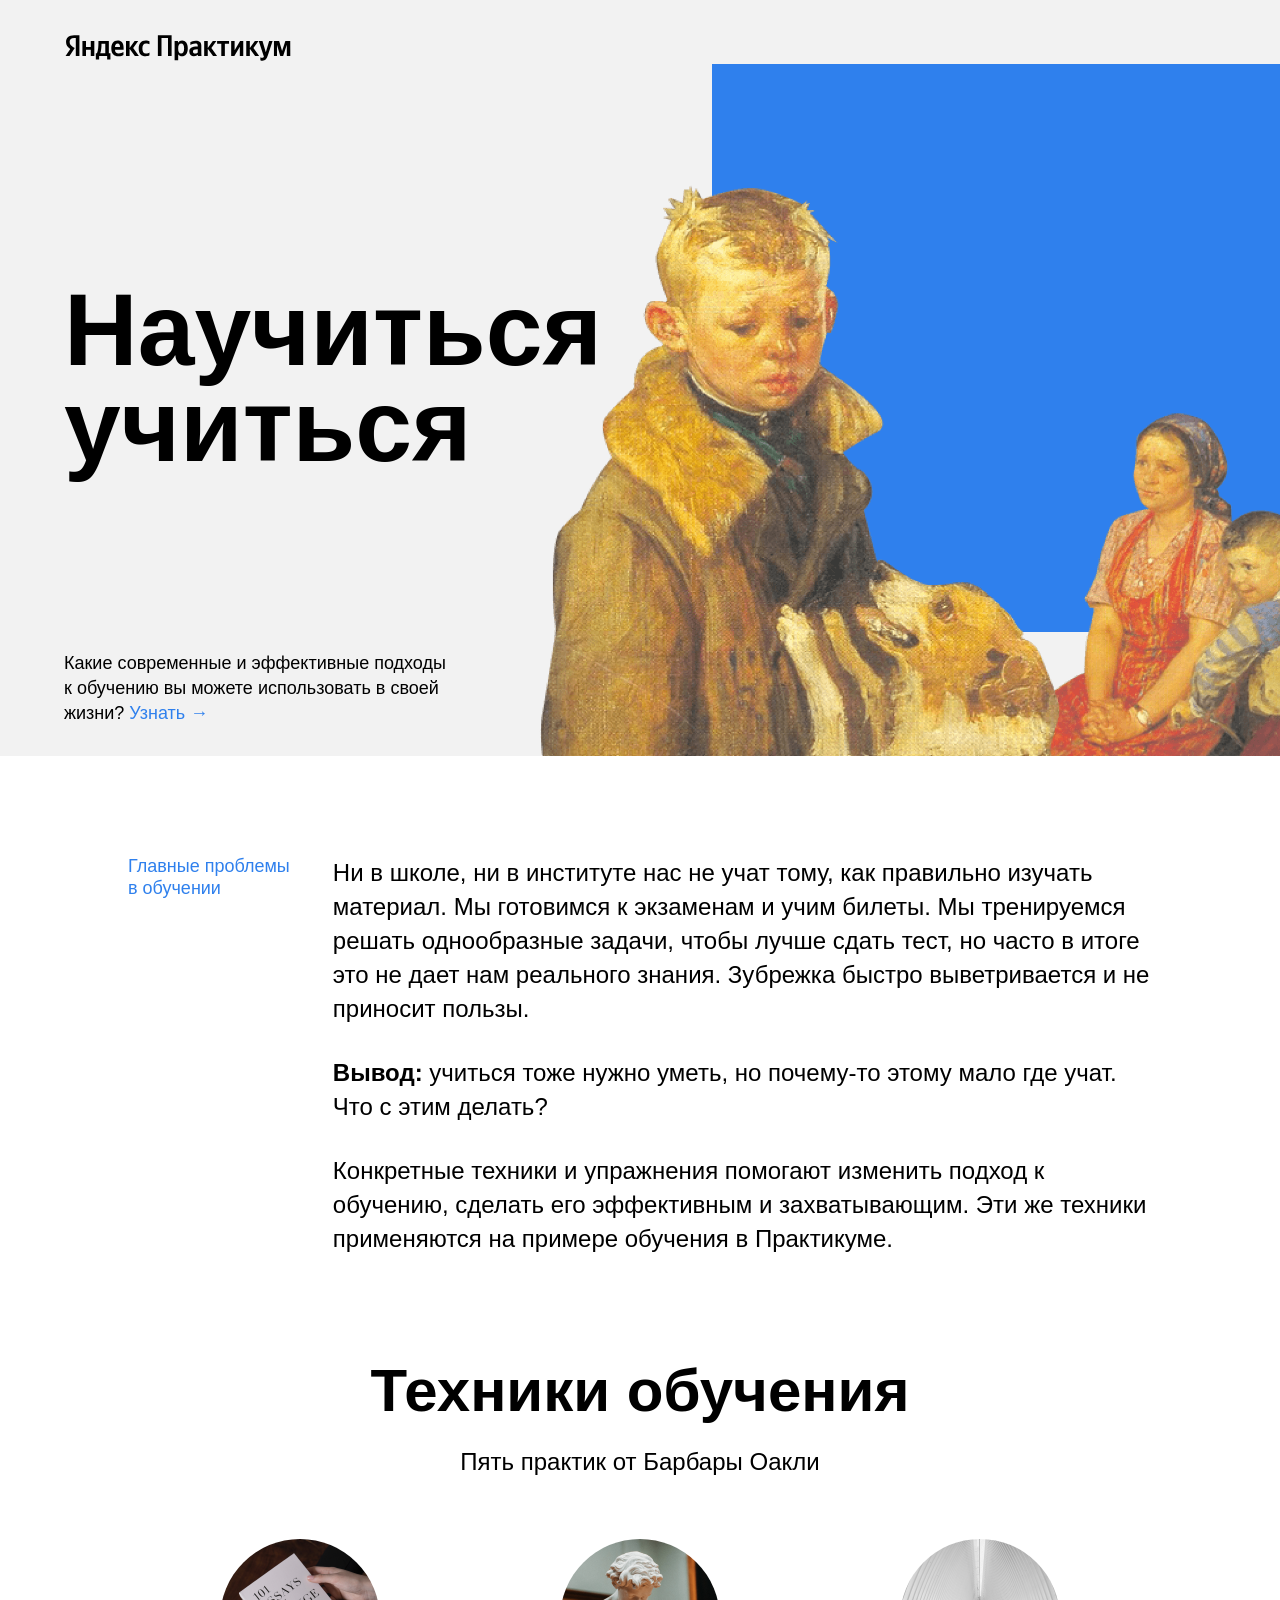
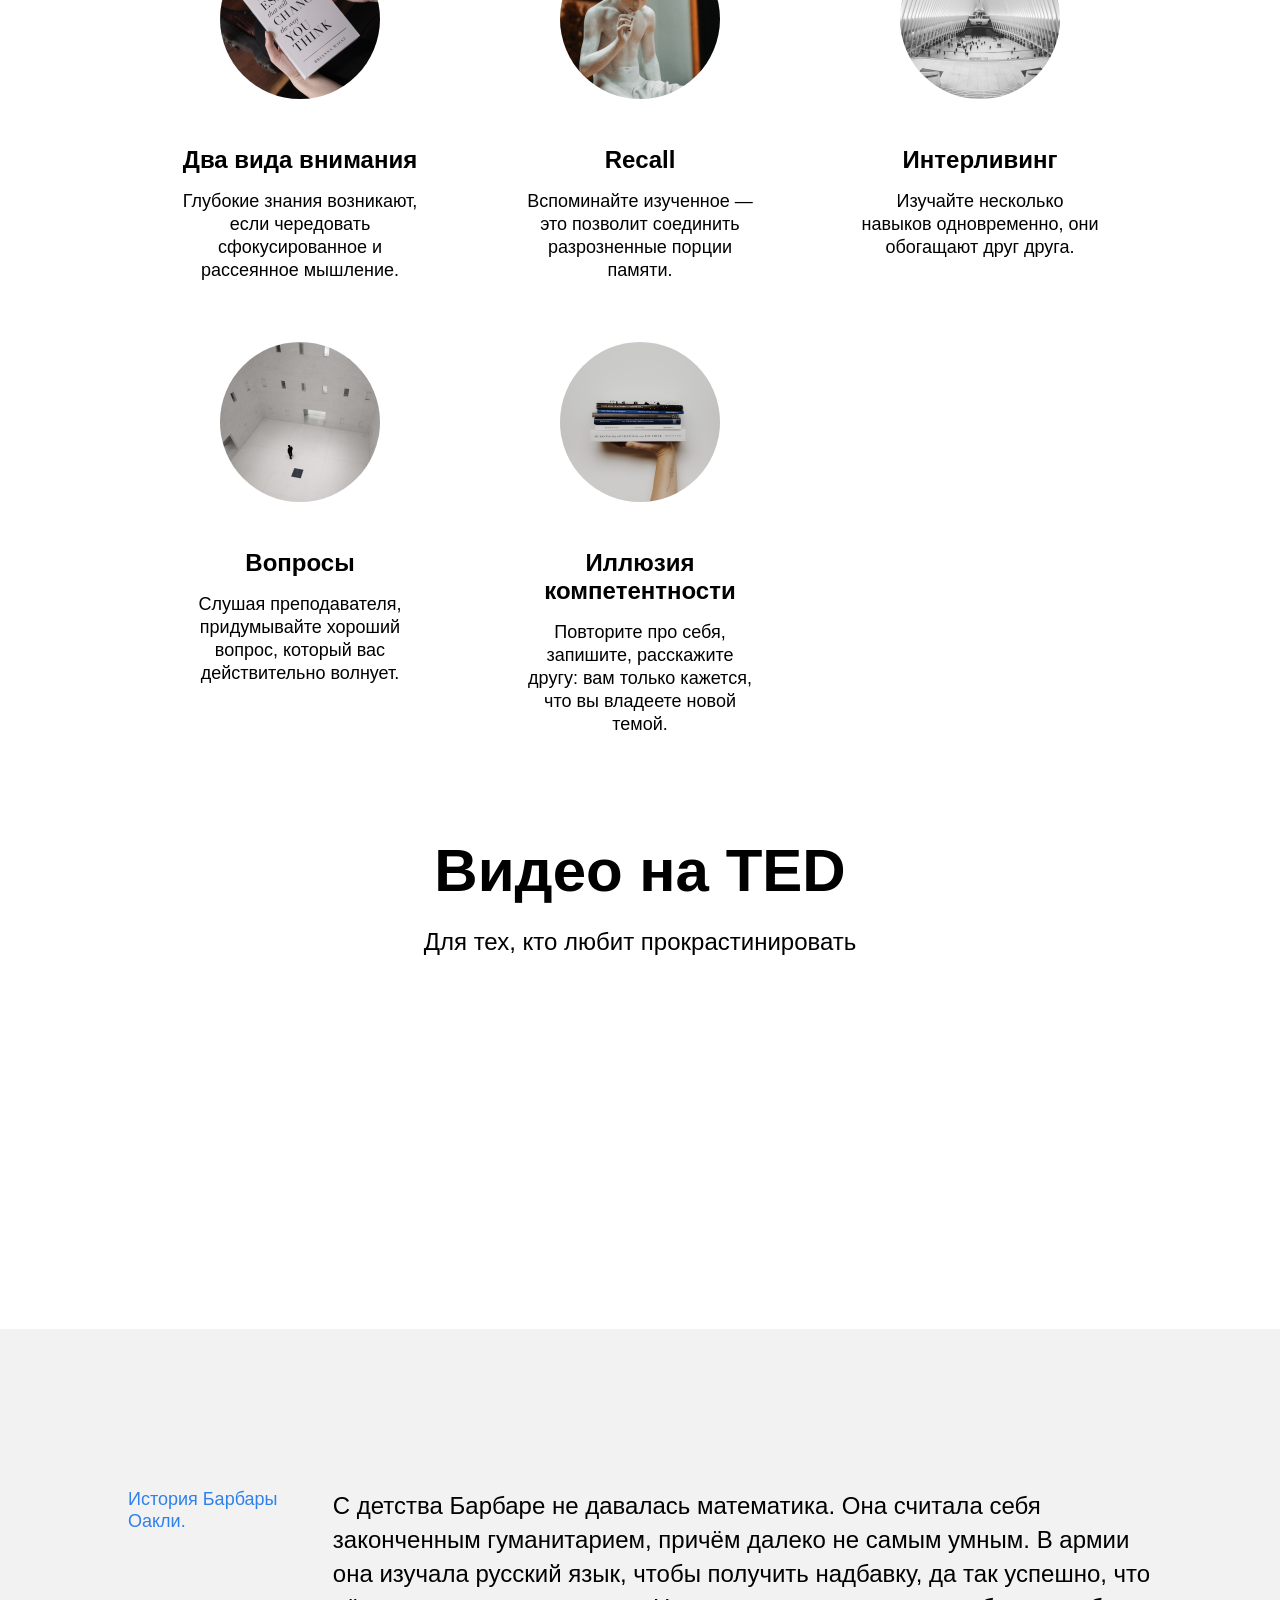
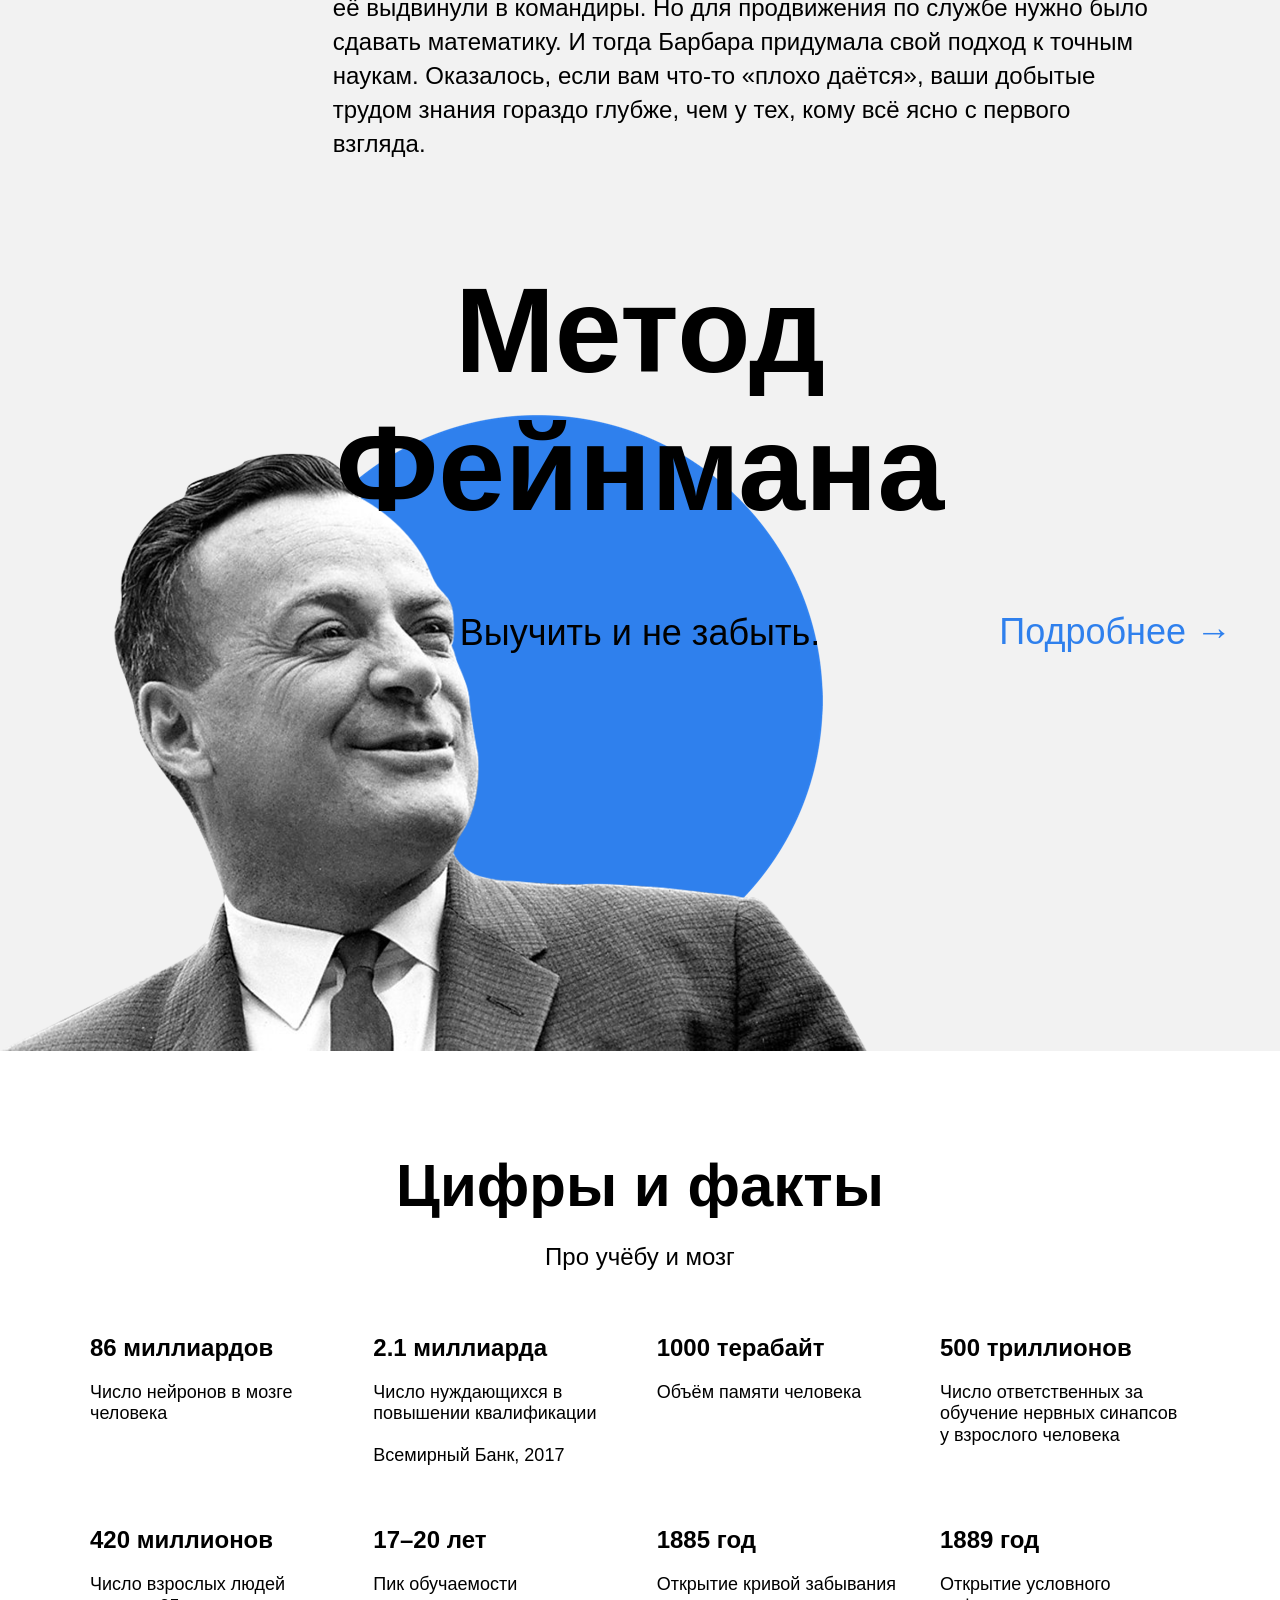
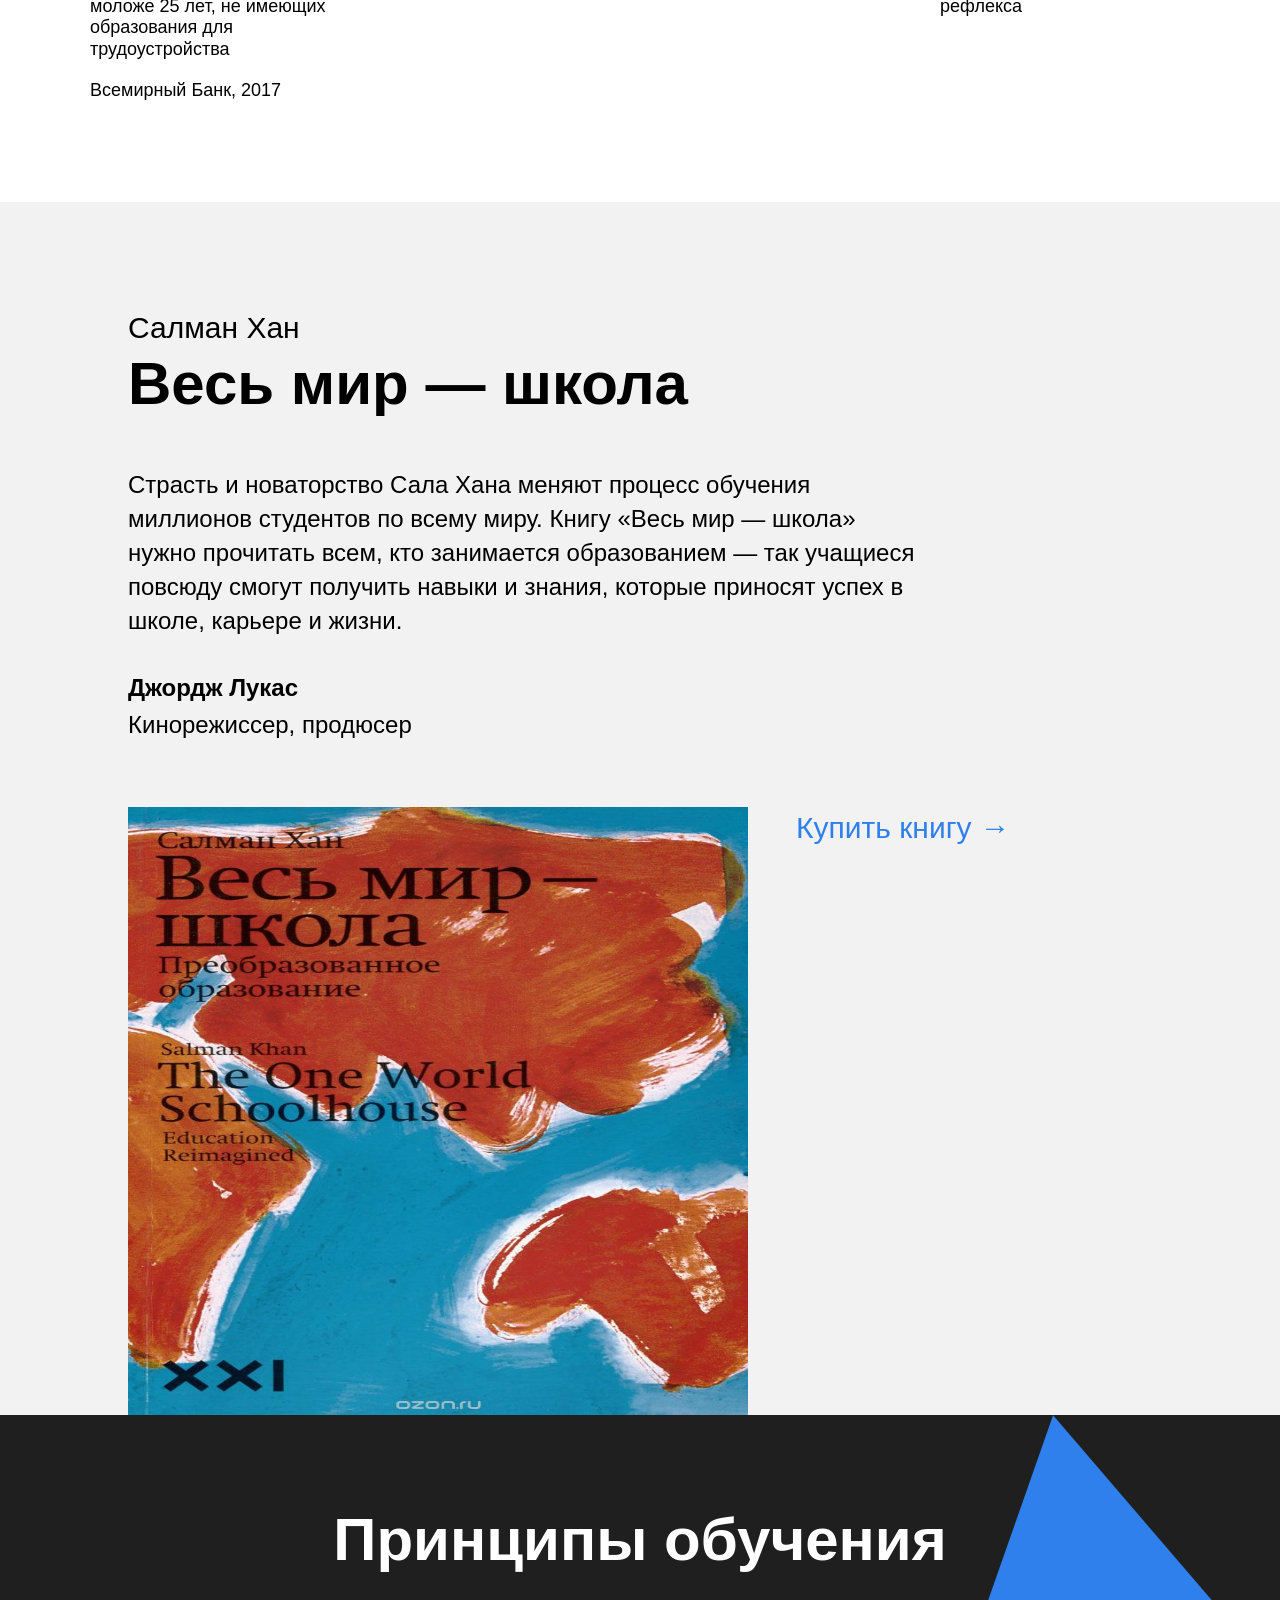
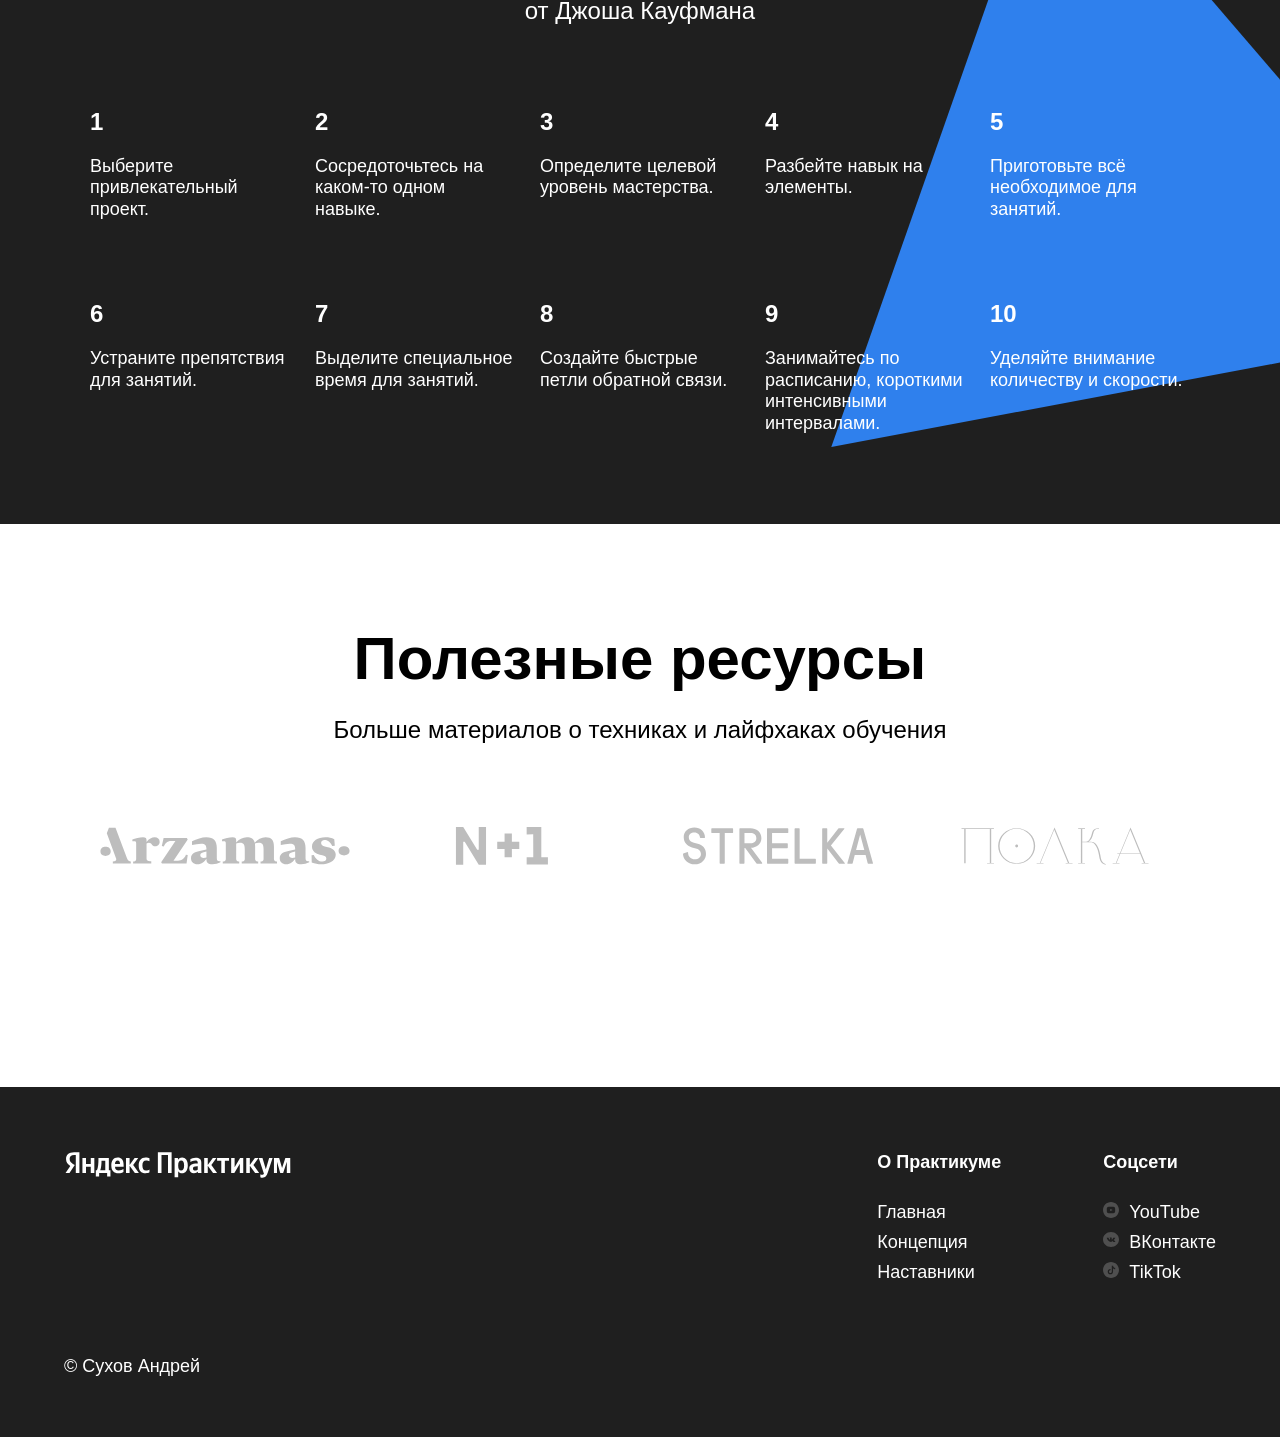
==== commit 08d3a49f: "Вторая работа версия 1.01(готова)" ====
--- a/index.html
+++ b/index.html
@@ -6,7 +6,7 @@
   <meta name="viewport" content="width=device-width, initial-scale=1.0">
   <title>Научиться учиться</title>
   <link rel="stylesheet" href="./vendor/normalize.css">
-  <link rel="stylesheet" href="./pages/page.css">
+  <link rel="stylesheet" href="./pages/index.css">
 </head>
 
 <body>
--- a/pages/index.css
+++ b/pages/index.css
@@ -0,0 +1,76 @@
+@import url(../blocks/page/page.css);
+@import url(../blocks/rotatoin/rotation.css);
+@import url(../blocks/header/haeder.css);
+@import url(../blocks/logo/logo.css);
+@import url(../blocks/logo/_place/logo_place_header.css);
+@import url(../blocks/header/__link/header__link.css);
+@import url(../blocks/header/__main-illustration/header__main-illustration.css);
+@import url(../blocks/header/__square-pic/header__square-pic.css);
+@import url(../blocks/header/__subtitle/header__subtitle.css);
+@import url(../blocks/header/__title/header__title.css);
+@import url(../blocks/content/content.css);
+@import url(../blocks/description/description.css);
+@import url(../blocks/two-columns/two-columns.css);
+@import url(../blocks/two-columns/__brief/two-columns__brief.css);
+@import url(../blocks/two-columns/__main-text/two-columns__main-text.css);
+@import url(../blocks/two-columns/__paragraph/two-columns__paragraph.css);
+@import url(../blocks/two-columns/__span-accent/two-columns__span-accent.css);
+@import url(../blocks/techniques/techniques.css);
+@import url(../blocks/cards/cards.css);
+@import url(../blocks/cards/__description/cards__description.css);
+@import url(../blocks/cards/__image/cards__image.css);
+@import url(../blocks/cards/__item/cards__item.css);
+@import url(../blocks/cards/__title/cards__title.css);
+@import url(../blocks/video/video.css);
+@import url(../blocks/video/__iframes/video__iframes.css);
+@import url(../blocks/video/__iframe/video__iframe.css);
+@import url(../blocks/oakley/oakley.css);
+@import url(../blocks/feynman/feynman.css);
+@import url(../blocks/feynman/__link/feynman__link.css);
+@import url(../blocks/feynman/__subtitle/feynman__subtitle.css);
+@import url(../blocks/feynman/__title/feynman__title.css);
+@import url(../blocks/digits/digits.css);
+@import url(../blocks/section-title/section-title.css);
+@import url(../blocks/section-subtitle/section-subtitle.css);
+@import url(../blocks/table/table.css);
+@import url(../blocks/table/__cell/table__cell.css);
+@import url(../blocks/table/__heading/table__heading.css);
+@import url(../blocks/table/__text/table__text.css);
+@import url(../blocks/khan/khan.css);
+@import url(../blocks/khan/__container/khan__container.css);
+@import url(../blocks/khan/__author/khan__author.css);
+@import url(../blocks/khan/__title/khan__title.css);
+@import url(../blocks/khan/__quote/khan__quote.css);
+@import url(../blocks/khan/__quote-author/khan__quote-author.css);
+@import url(../blocks/khan/__quote-author-subline/khan__quote-author-subline.css);
+@import url(../blocks/khan/__book-container/khan__book-container.css);
+@import url(../blocks/khan/__book-pic/khan__book-pic.css);
+@import url(../blocks/khan/__buy-link/khan__buy-link.css);
+@import url(../blocks/kaufman/kaufman.css);
+@import url(../blocks/section-title/_theme/section-title_theme_dark.css);
+@import url(../blocks/section-subtitle/_theme/section-subtitle_theme_dark.css);
+@import url(../blocks/table/_theme/table_theme_dark.css);
+@import url(../blocks/table/__cell/_theme/table__cell_theme_dark.css);
+@import url(../blocks/kaufman/__triangle/kaufman__triangle.css);
+@import url(../blocks/resources/resources.css);
+@import url(../blocks/resources/__logo-zone/resources__logo-zone.css);
+@import url(../blocks/resources/__link/resources__link.css);
+@import url(../blocks/footer/footer.css);
+@import url(../blocks/logo/_place/logo_place_footer.css);
+@import url(../blocks/footer/__author/footer__author.css);
+@import url(../blocks/footer/__column/_content/footer__column_content_copyright.css);
+@import url(../blocks/footer/__column/_content/.footer__column_content_info.css);
+@import url(../blocks/footer/__column/_content/.footer__column_content_social.css);
+@import url(../blocks/footer/__column-heading/footer__column-heading.css);
+@import url(../blocks/footer/__column-link/footer__column-link.css);
+@import url(../blocks/footer/__column-links/footer__column-links.css);
+@import url(../blocks/footer/__columns/footer__columns.css);
+@import url(../blocks/footer/__social-icon/footer__social-icon.css);
+@keyframes rotation {
+  from {
+    transform: rotate(0deg);
+  }
+  to {
+    transform: rotate(360deg);
+  }
+}
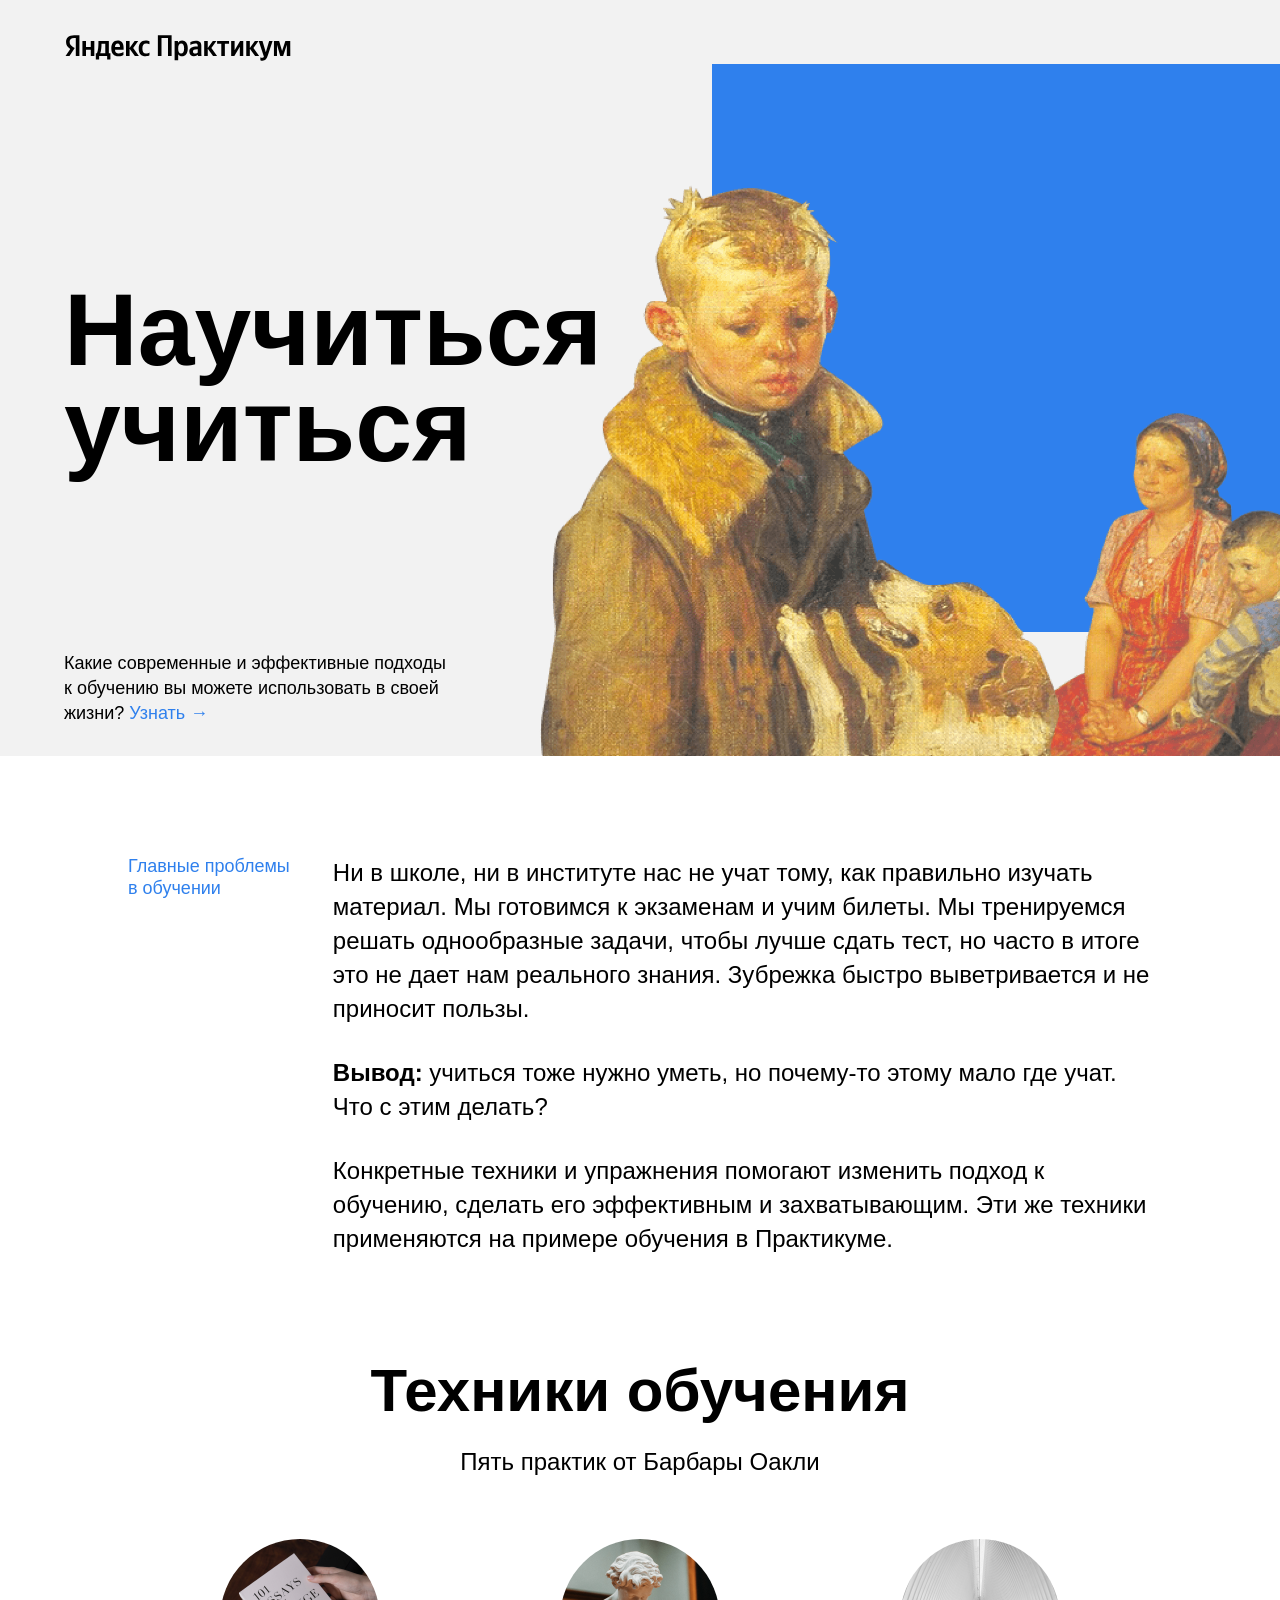
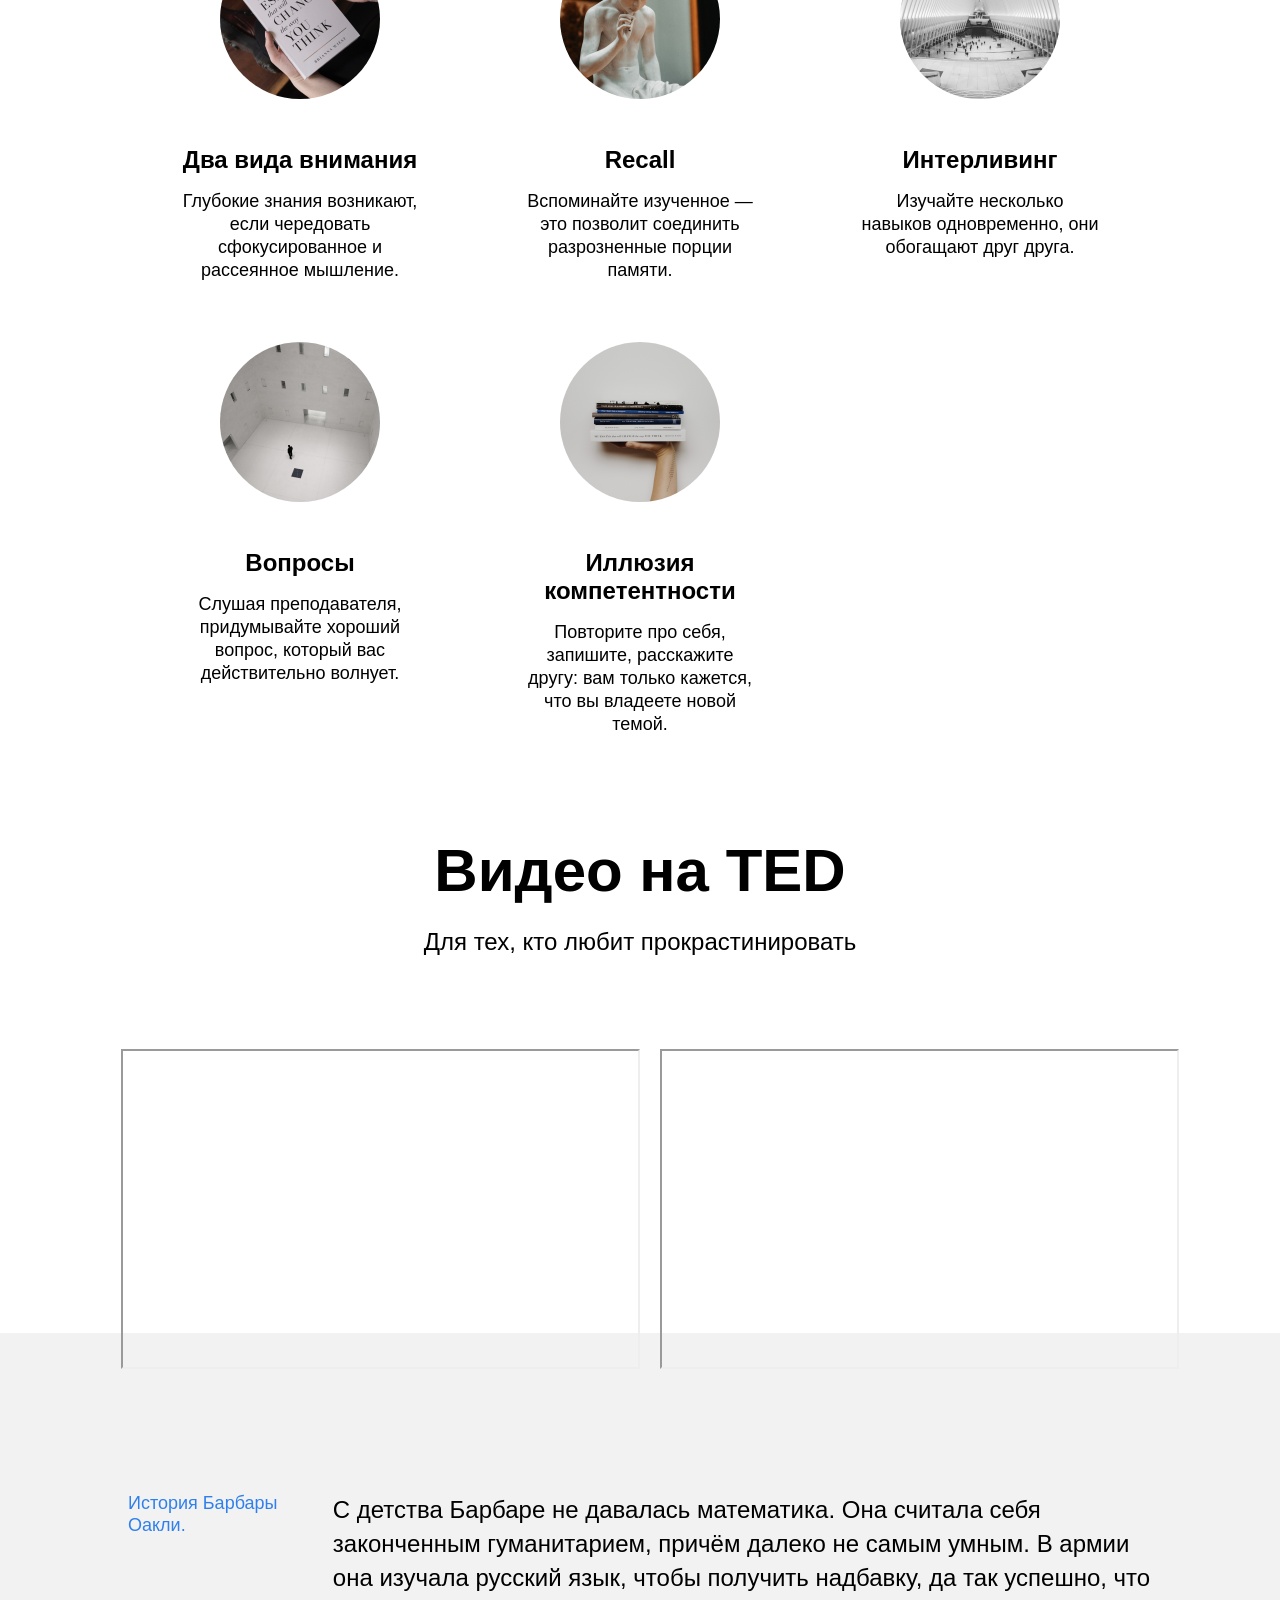
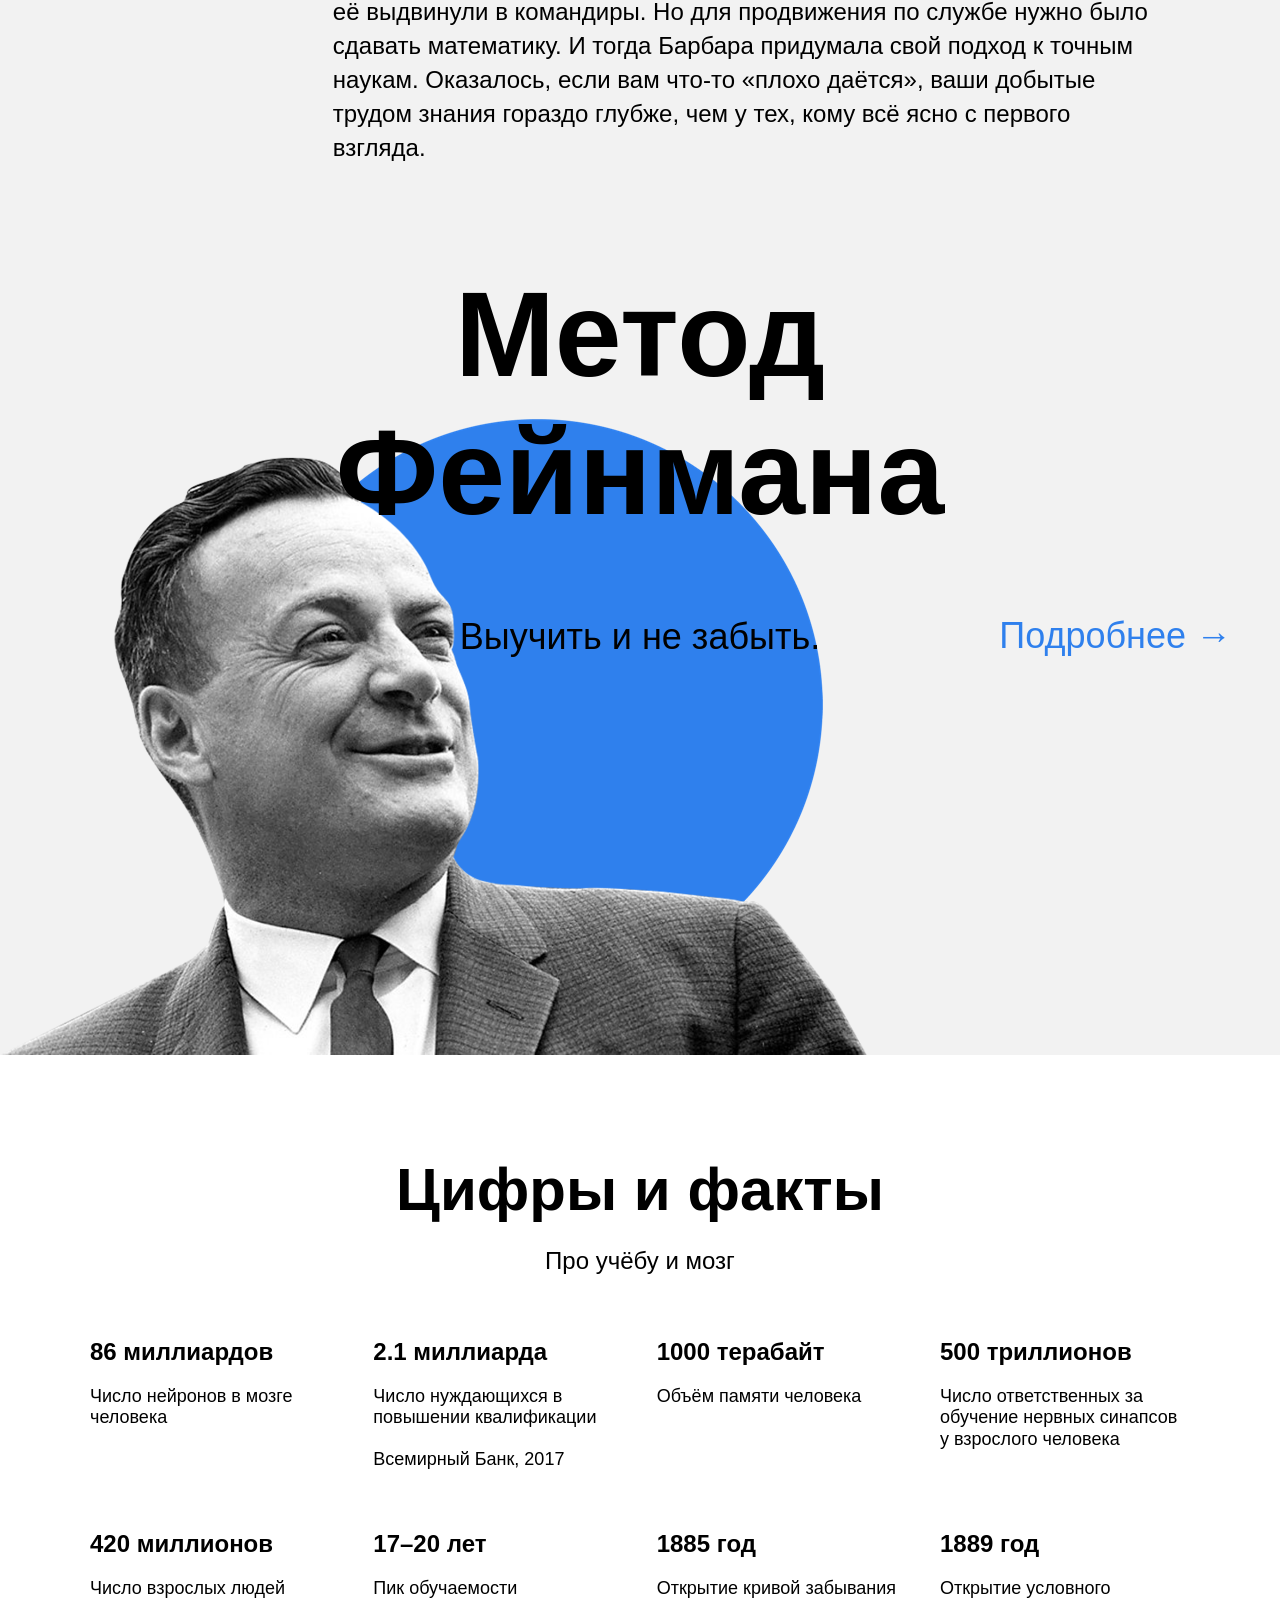
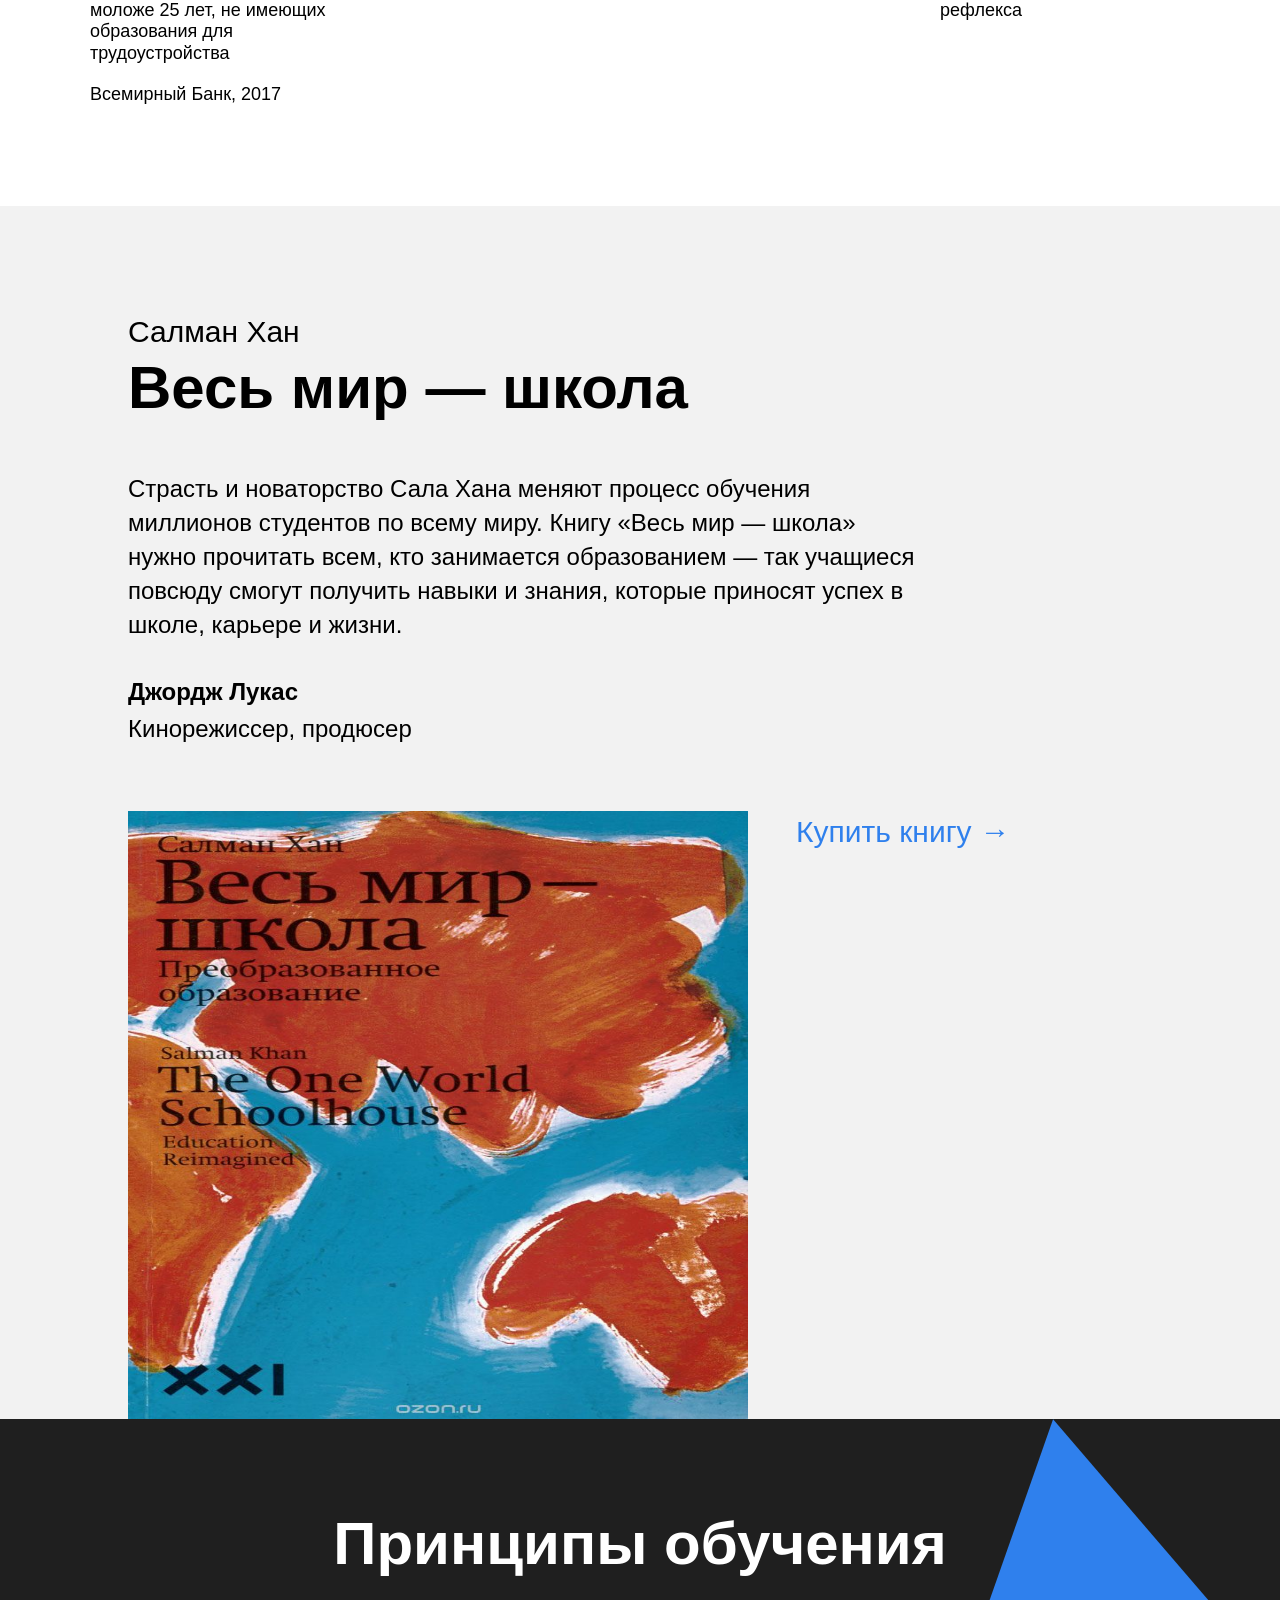
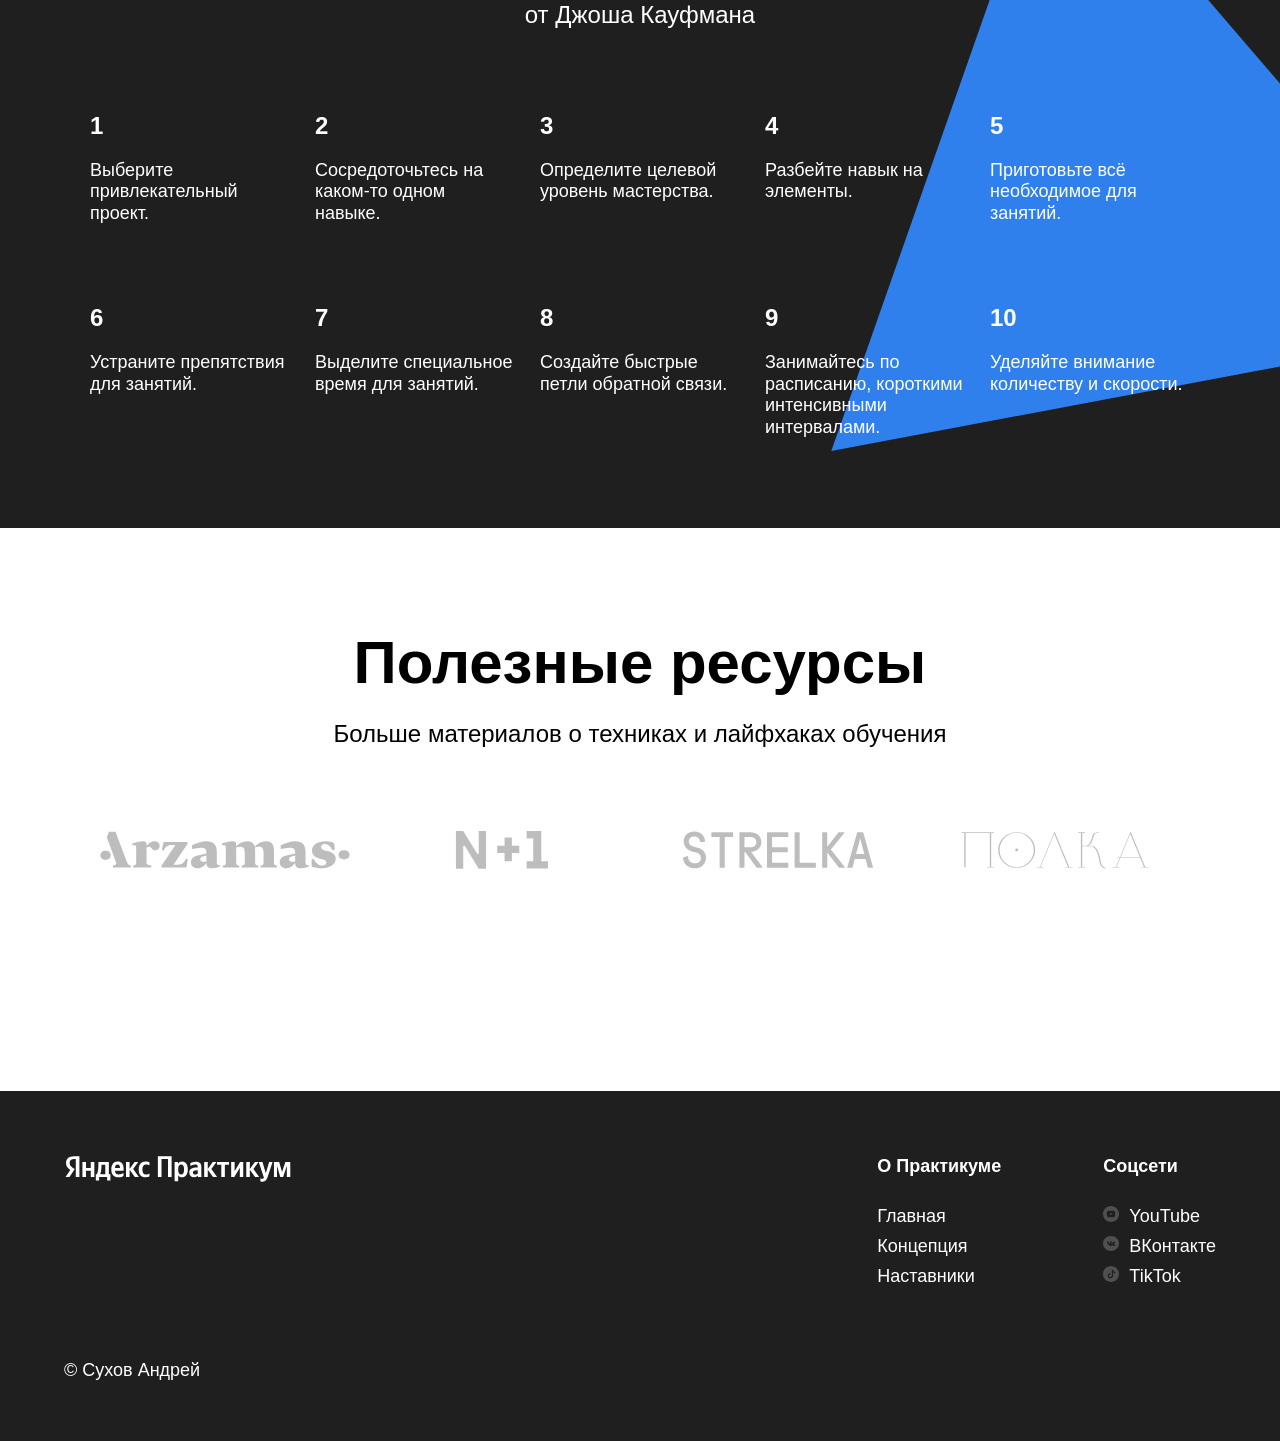
==== commit f3367484: "Вторая работа версия 1.03(готова полностью)" ====
--- a/index.html
+++ b/index.html
@@ -77,11 +77,11 @@
         <p class="section-subtitle">Для тех, кто любит прокрастинировать</p>
         <div class="video__iframes">
           <div class="video__iframe"><iframe width="515" height="316" src="https://www.youtube.com/embed/arj7oStGLkU"
-              title="YouTube video player" frameborder="0" allow="accelerometer; autoplay; clipboard-write; encrypted-media; gyroscope;
-          picture-in-picture" allowfullscreen></iframe>
+              title="YouTube video player" allow="accelerometer; autoplay; clipboard-write; encrypted-media; gyroscope;
+              picture-in-picture" allowfullscreen></iframe>
           </div>
           <div class="video__iframe"><iframe width="515" height="316" src="https://www.youtube.com/embed/5MgBikgcWnY"
-              title="YouTube video player" frameborder="0"
+              title="YouTube video player"
               allow="accelerometer; autoplay; clipboard-write; encrypted-media; gyroscope; picture-in-picture"
               allowfullscreen></iframe>
           </div>
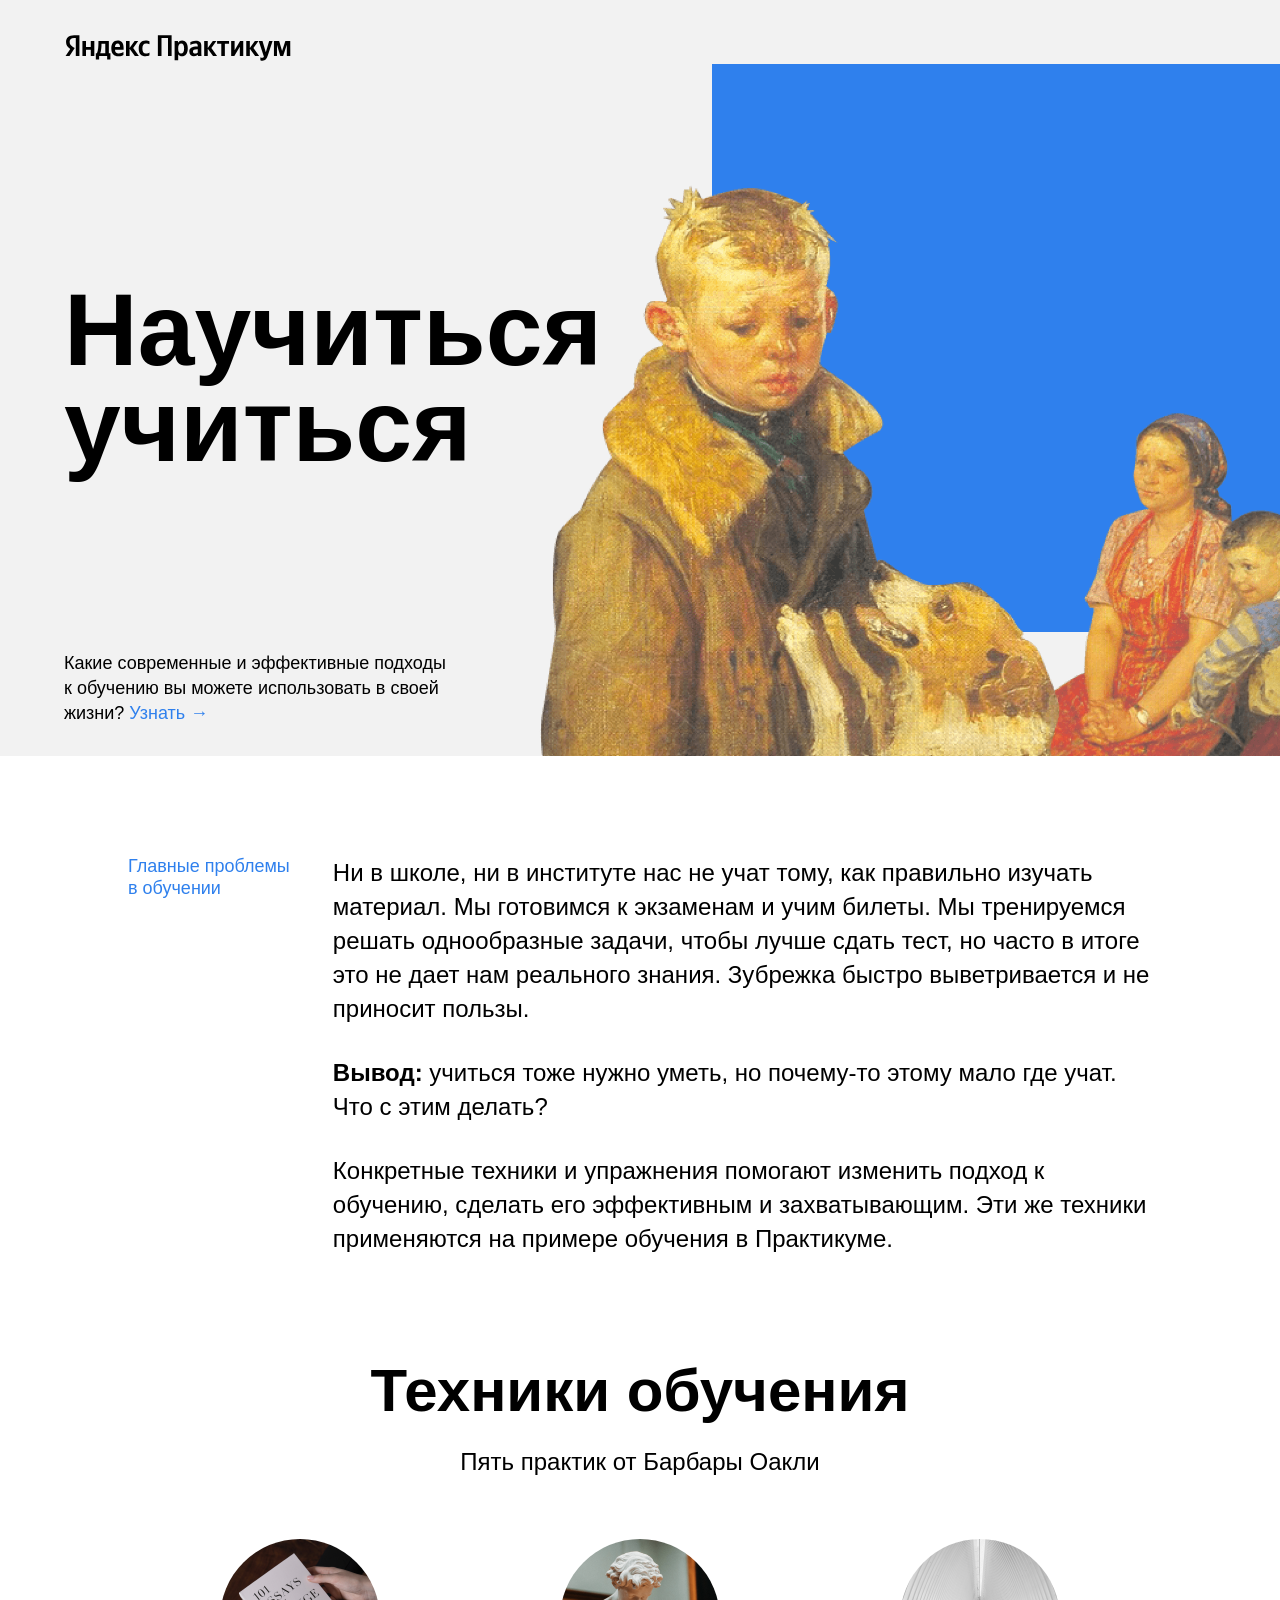
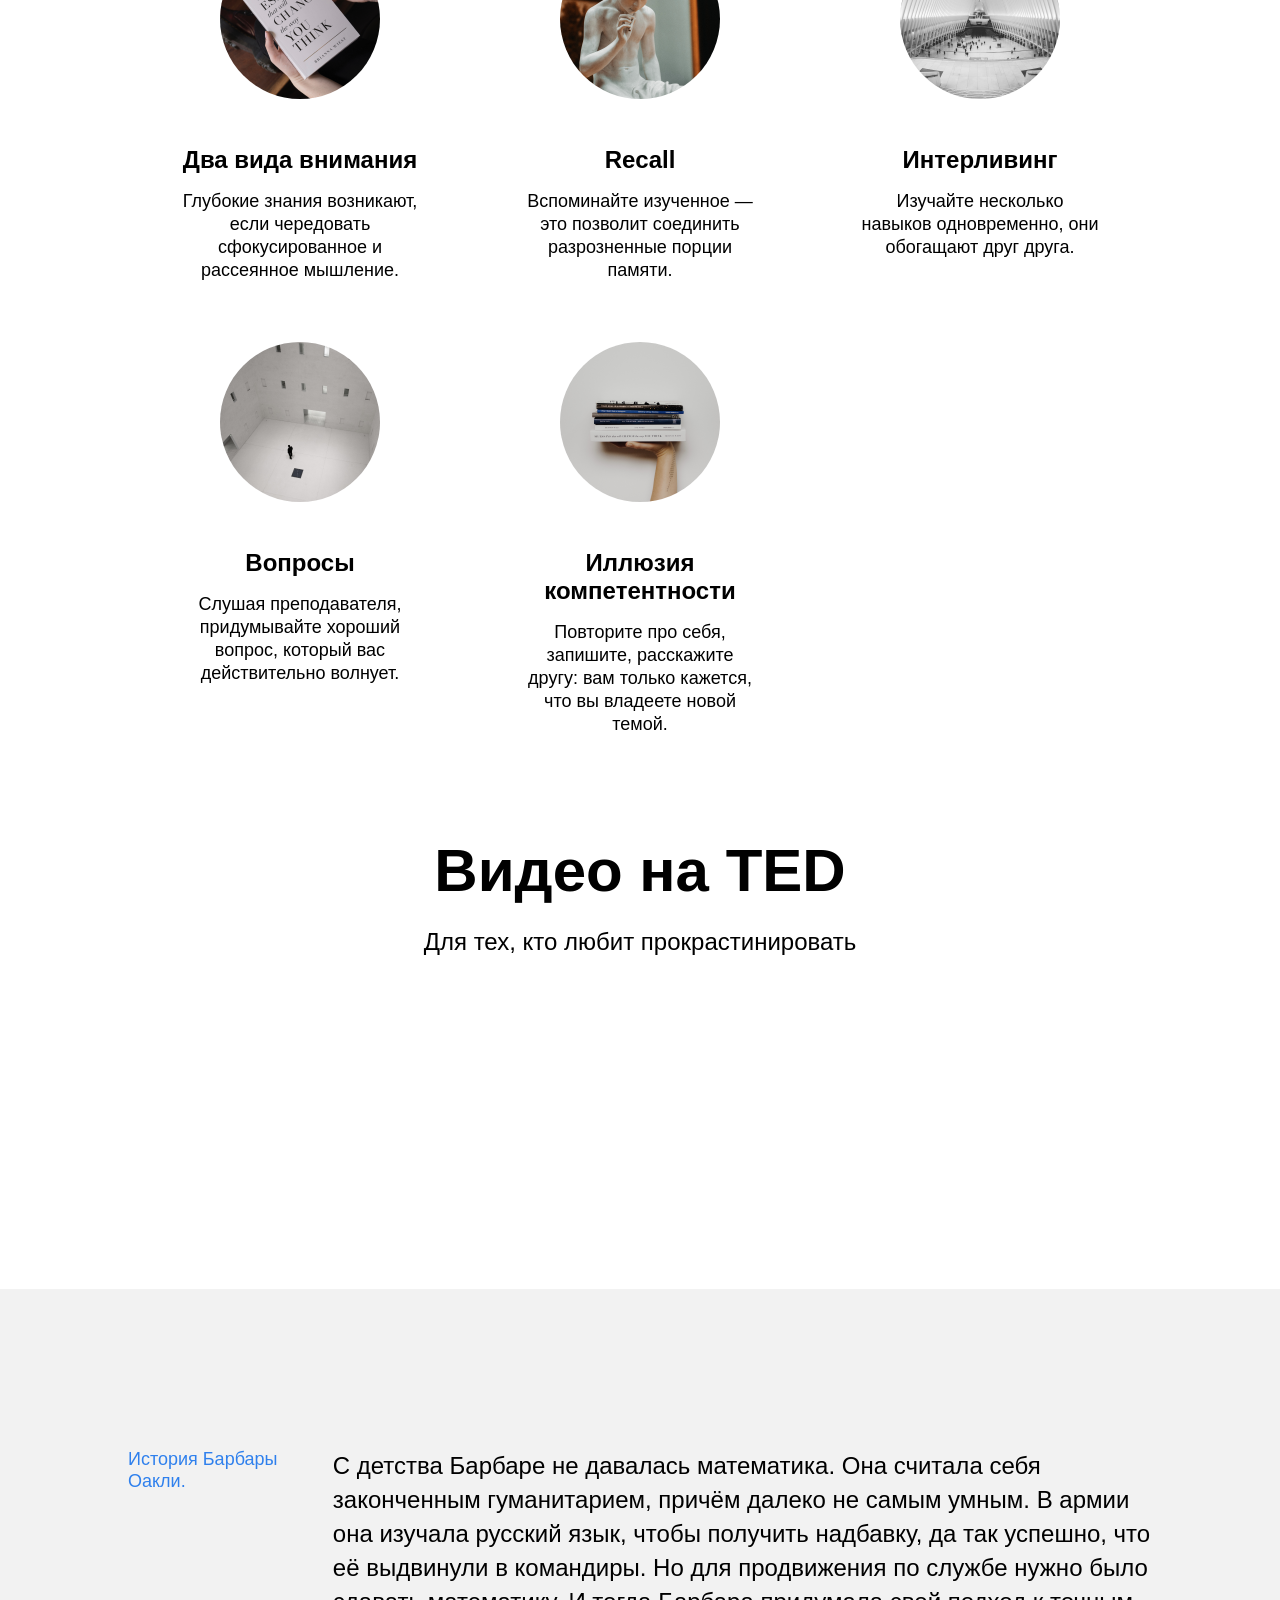
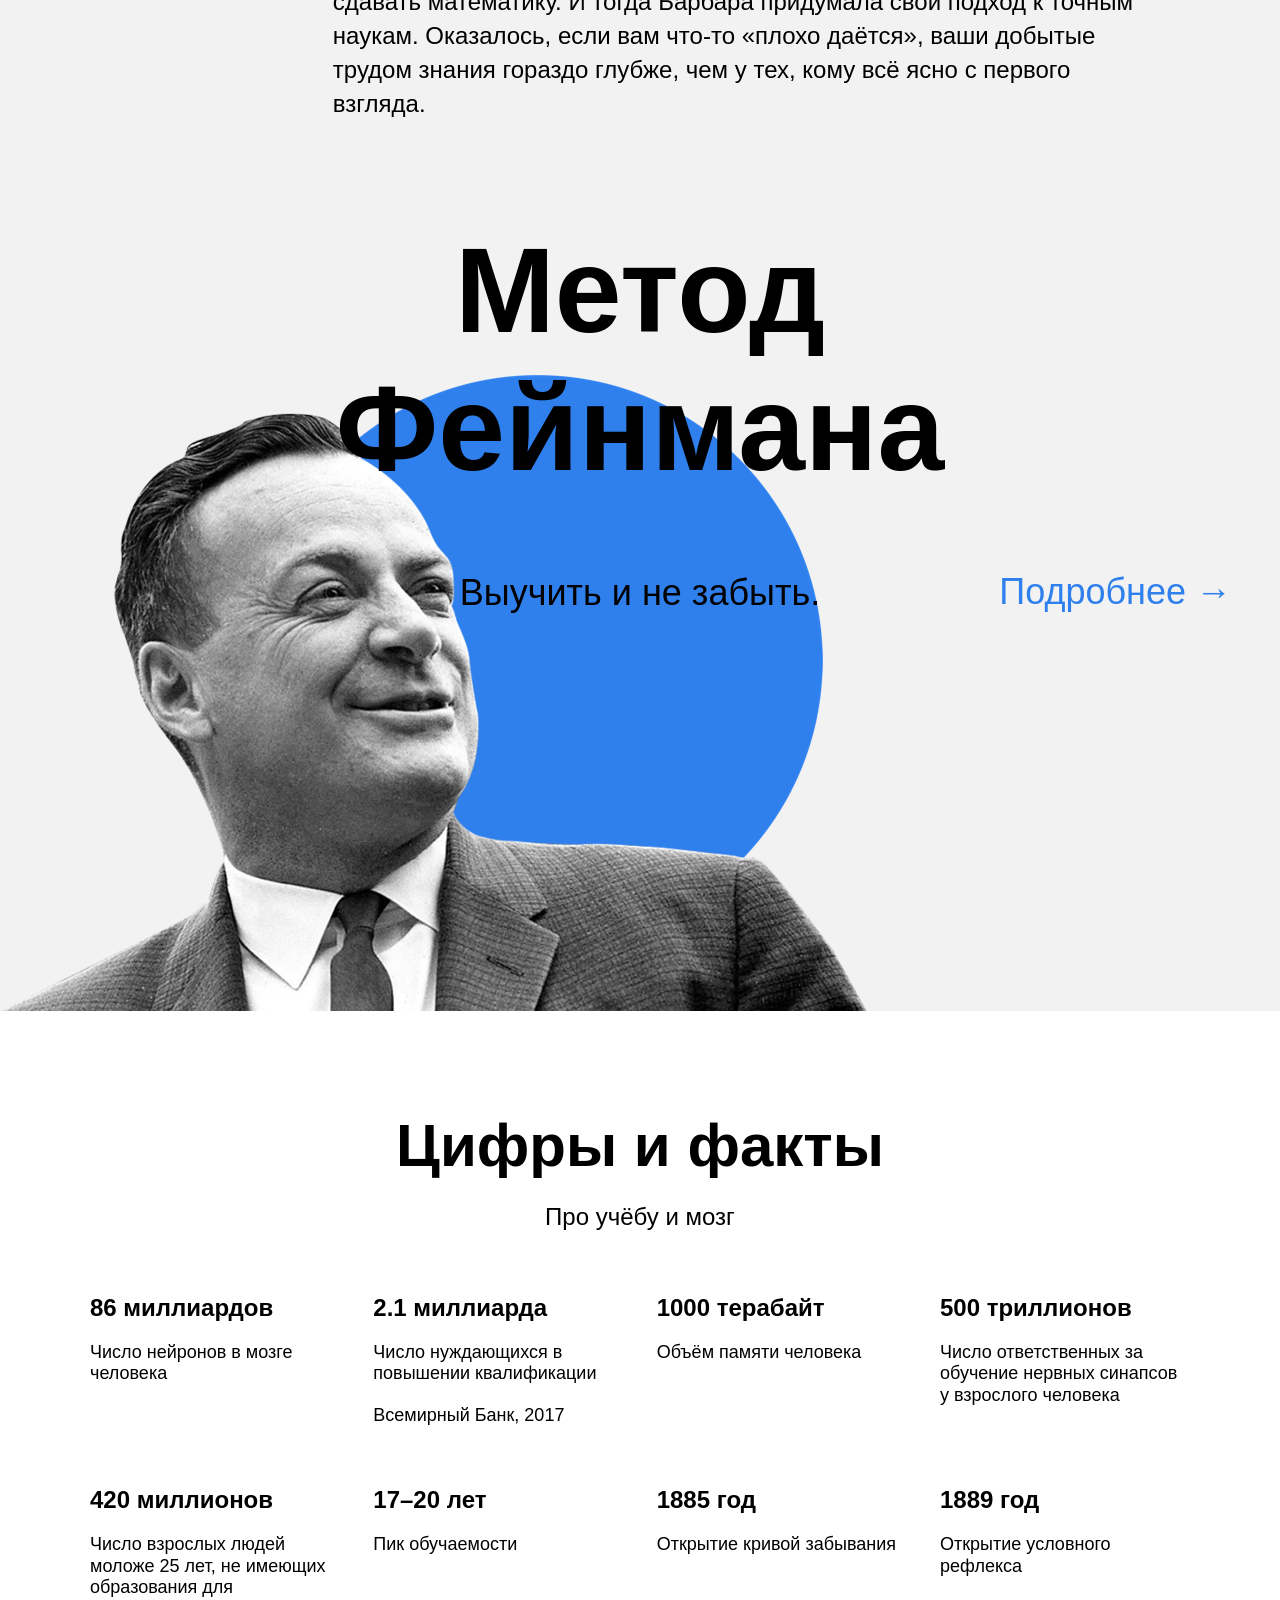
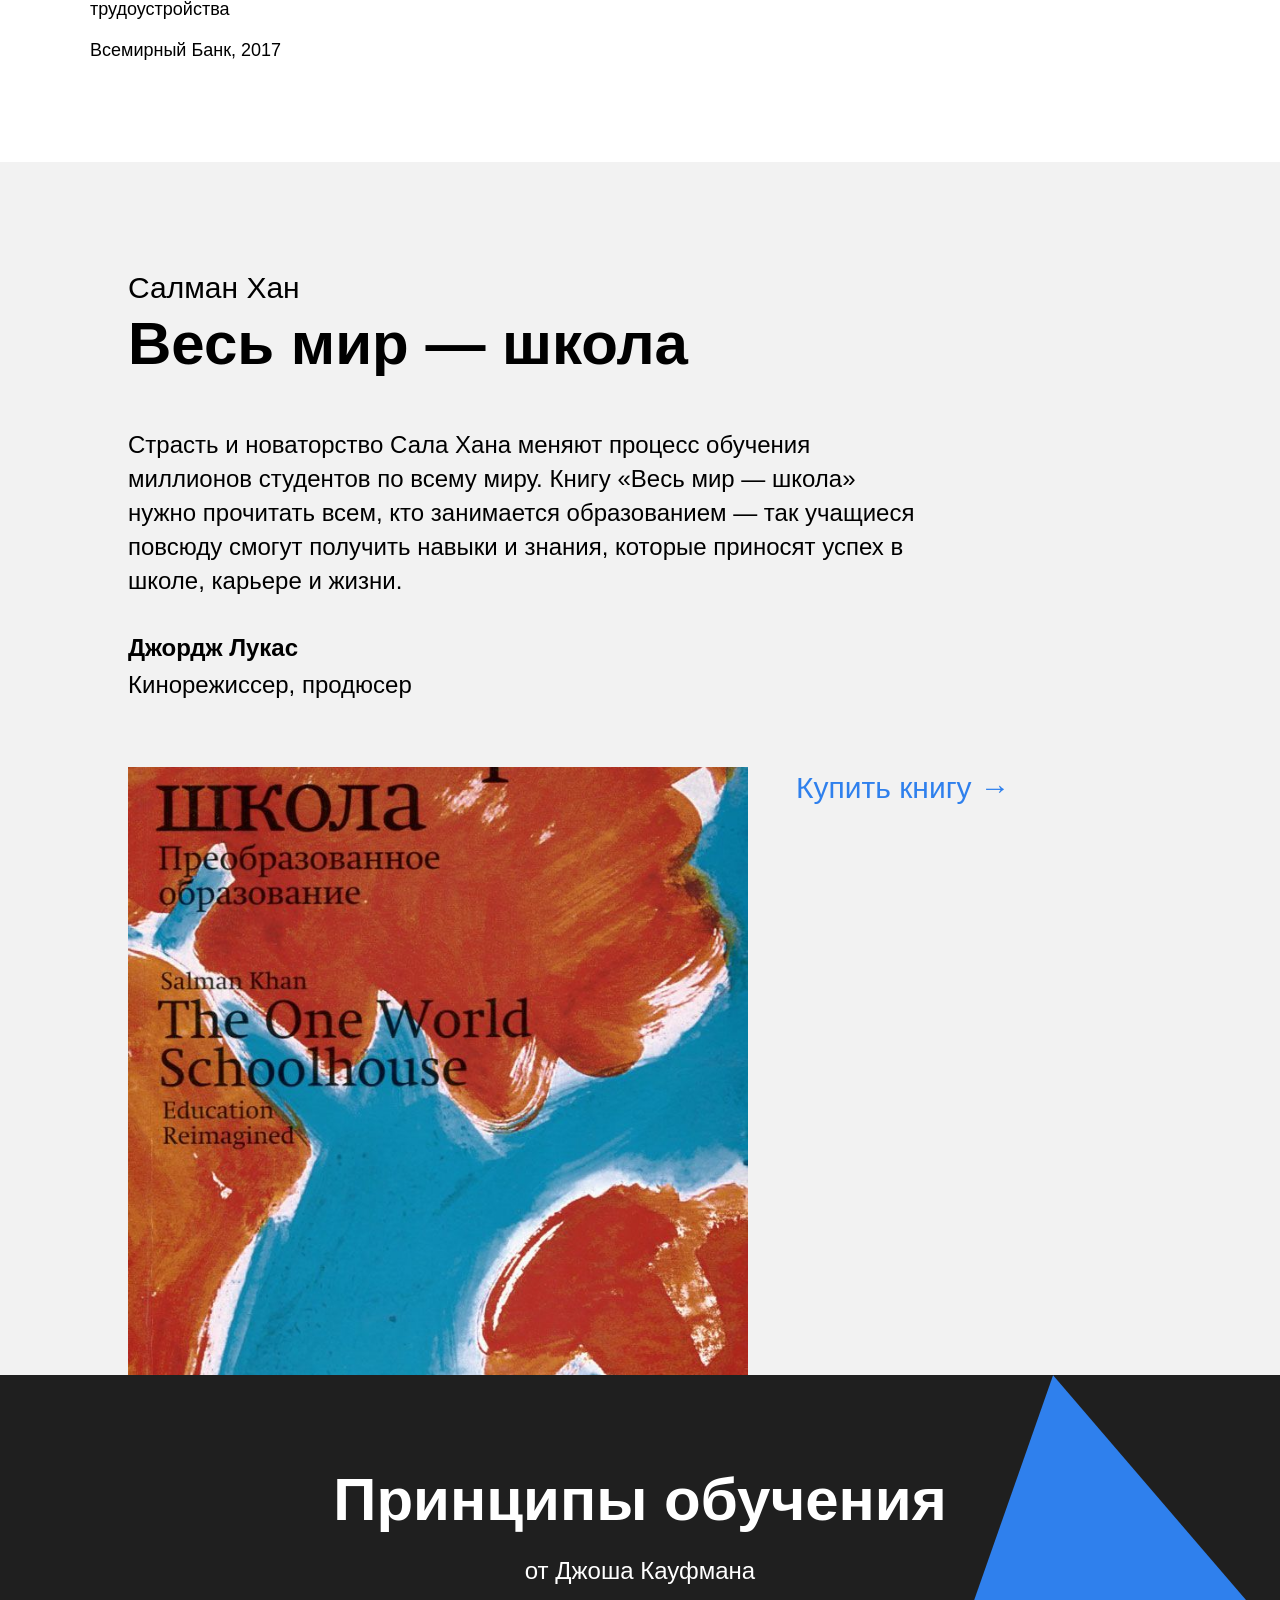
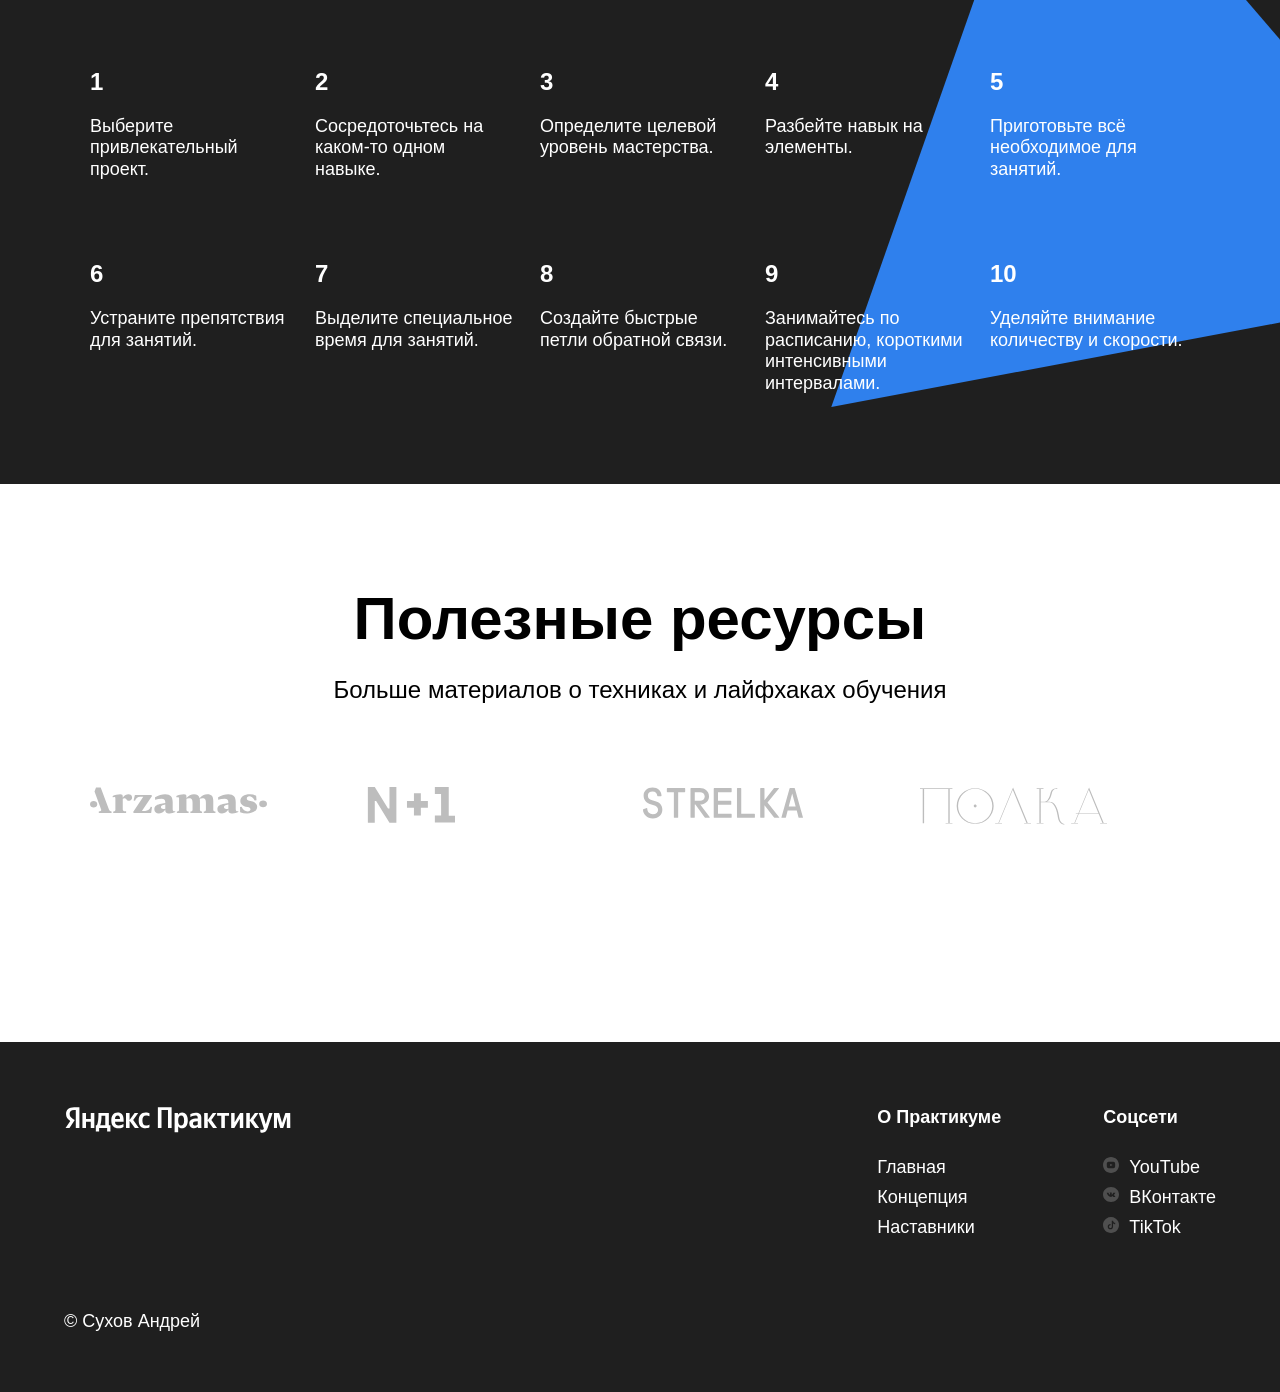
==== commit 07f2edad: "Вторая работа версия 1.04(исправлены все ошибки)" ====
--- a/index.html
+++ b/index.html
@@ -5,7 +5,6 @@
   <meta charset="UTF-8">
   <meta name="viewport" content="width=device-width, initial-scale=1.0">
   <title>Научиться учиться</title>
-  <link rel="stylesheet" href="./vendor/normalize.css">
   <link rel="stylesheet" href="./pages/index.css">
 </head>
 
@@ -18,7 +17,7 @@
         в своей жизни?
         <a class="header__link" href="#"> Узнать &#8594;</a>
       </p>
-      <img class="header__main-illustration" src="/images/header-image.png" alt="Картина с мальчиком">
+      <img class="header__main-illustration" src="./images/header-image.png" alt="Картина с мальчиком">
       <div class="header__square-pic rotation"></div>
     </header>
     <main class="content">
@@ -41,51 +40,51 @@
       <section class="techniques">
         <h2 class="section-title">Техники обучения</h2>
         <p class="section-subtitle">Пять практик от Барбары Оакли</p>
-        <div class="cards">
-          <div class="cards__item">
-            <img class="cards__image" src="./images/cards-attention.png" alt="">
+        <ul class="cards">
+          <li class="cards__item">
+            <img class="cards__image" src="./images/cards-attention.png" alt="Изображение книги">
             <h3 class="cards__title">Два вида внимания</h3>
             <p class="cards__description">Глубокие знания возникают, если чередовать сфокусированное и рассеянное
               мышление.</p>
-          </div>
-          <div class="cards__item">
-            <img class="cards__image" src="/images/cards-recall.png" alt="">
+          </li>
+          <li class="cards__item">
+            <img class="cards__image" src="./images/cards-recall.png" alt="Изображение с статуей ученика">
             <h3 class="cards__title">Recall</h3>
             <p class="cards__description">Вспоминайте изученное — это позволит соединить разрозненные порции памяти.</p>
-          </div>
-          <div class="cards__item">
-            <img class="cards__image" src="/images/cards-interliving.png" alt="">
+          </li>
+          <li class="cards__item">
+            <img class="cards__image" src="./images/cards-interliving.png" alt="Картинка большой зал с людьми">
             <h3 class="cards__title">Интерливинг</h3>
             <p class="cards__description">Изучайте несколько навыков одновременно, они обогащают друг друга.</p>
-          </div>
-          <div class="cards__item">
-            <img class="cards__image" src="/images/cards-question.png" alt="">
+          </li>
+          <li class="cards__item">
+            <img class="cards__image" src="./images/cards-question.png" alt="Картинка человек в большой комнтате">
             <h3 class="cards__title">Вопросы</h3>
             <p class="cards__description">Слушая преподавателя, придумывайте хороший вопрос, который вас действительно
               волнует.</p>
-          </div>
-          <div class="cards__item">
-            <img class="cards__image" src="/images/cards-competence.png" alt="">
+          </li>
+          <li class="cards__item">
+            <img class="cards__image" src="./images/cards-competence.png" alt="Картинка рука с несколькими книгами">
             <h3 class="cards__title">Иллюзия компетентности</h3>
             <p class="cards__description">Повторите про себя, запишите, расскажите другу: вам только кажется, что вы
               владеете новой темой.</p>
-          </div>
-        </div>
+          </li>
+        </ul>
       </section>
       <section class="video">
         <h2 class="section-title">Видео нa TED</h2>
         <p class="section-subtitle">Для тех, кто любит прокрастинировать</p>
-        <div class="video__iframes">
-          <div class="video__iframe"><iframe width="515" height="316" src="https://www.youtube.com/embed/arj7oStGLkU"
+        <ul class="video__iframes">
+          <li><iframe class="video__iframe" src="https://www.youtube.com/embed/arj7oStGLkU"
               title="YouTube video player" allow="accelerometer; autoplay; clipboard-write; encrypted-media; gyroscope;
               picture-in-picture" allowfullscreen></iframe>
-          </div>
-          <div class="video__iframe"><iframe width="515" height="316" src="https://www.youtube.com/embed/5MgBikgcWnY"
+          </li>
+          <li><iframe class="video__iframe" src="https://www.youtube.com/embed/5MgBikgcWnY"
               title="YouTube video player"
               allow="accelerometer; autoplay; clipboard-write; encrypted-media; gyroscope; picture-in-picture"
               allowfullscreen></iframe>
-          </div>
-        </div>
+          </li>
+        </ul>
       </section>
       <section class="oakley">
         <div class="two-columns">
@@ -151,10 +150,10 @@
         <div class="khan__container">
           <p class="khan__author">Салман Хан</p>
           <h2 class="khan__title">Весь мир — школа</h2>
-          <p class="khan__quote">Страсть и новаторство Сала Хана меняют процесс обучения миллионов студентов по всему
+          <blockquote class="khan__quote">Страсть и новаторство Сала Хана меняют процесс обучения миллионов студентов по всему
             миру.
             Книгу «Весь мир — школа» нужно прочитать всем, кто занимается образованием — так учащиеся повсюду
-            смогут получить навыки и знания, которые приносят успех в школе, карьере и жизни.</p>
+            смогут получить навыки и знания, которые приносят успех в школе, карьере и жизни.</blockquote>
           <h3 class="khan__quote-author">Джордж Лукас</h3>
           <p class="khan__quote-author-subline">Кинорежиссер, продюсер</p>
           <div class="khan__book-container">
@@ -214,12 +213,12 @@
       <section class="resources">
         <h2 class="section-title">Полезные ресурсы</h2>
         <p class="section-subtitle">Больше материалов о техниках и лайфхаках обучения</p>
-        <div class="resources__logo-zone">
-          <a href="#"><img class="resources__link" src="./images/logo/resources-arzamas.svg" alt=""></a>
-          <a href="#"><img class="resources__link" src="./images/logo/resources-n1.svg" alt=""></a>
-          <a href="#"><img class="resources__link" src="./images/logo/resources-strelka.svg" alt=""></a>
-          <a href="#"><img class="resources__link" src="./images/logo/resources-polka.svg" alt=""></a>
-        </div>
+        <ul class="resources__logo-zone">
+          <a class="resources__link" href="#"><img class="resources__logo" src="./images/logo/resources-arzamas.svg" alt="Логотип Arzamas"></a>
+          <a class="resources__link" href="#"><img class="resources__logo" src="./images/logo/resources-n1.svg" alt="Логотип N+1"></a>
+          <a class="resources__link" href="#"><img class="resources__logo" src="./images/logo/resources-strelka.svg" alt="Логотип STRELKA"></a>
+          <a class="resources__link" href="#"><img class="resources__logo" src="./images/logo/resources-polka.svg" alt="Логотип ПОЛКА"></a>
+        </ul>
       </section>
     </main>
     <footer class="footer">
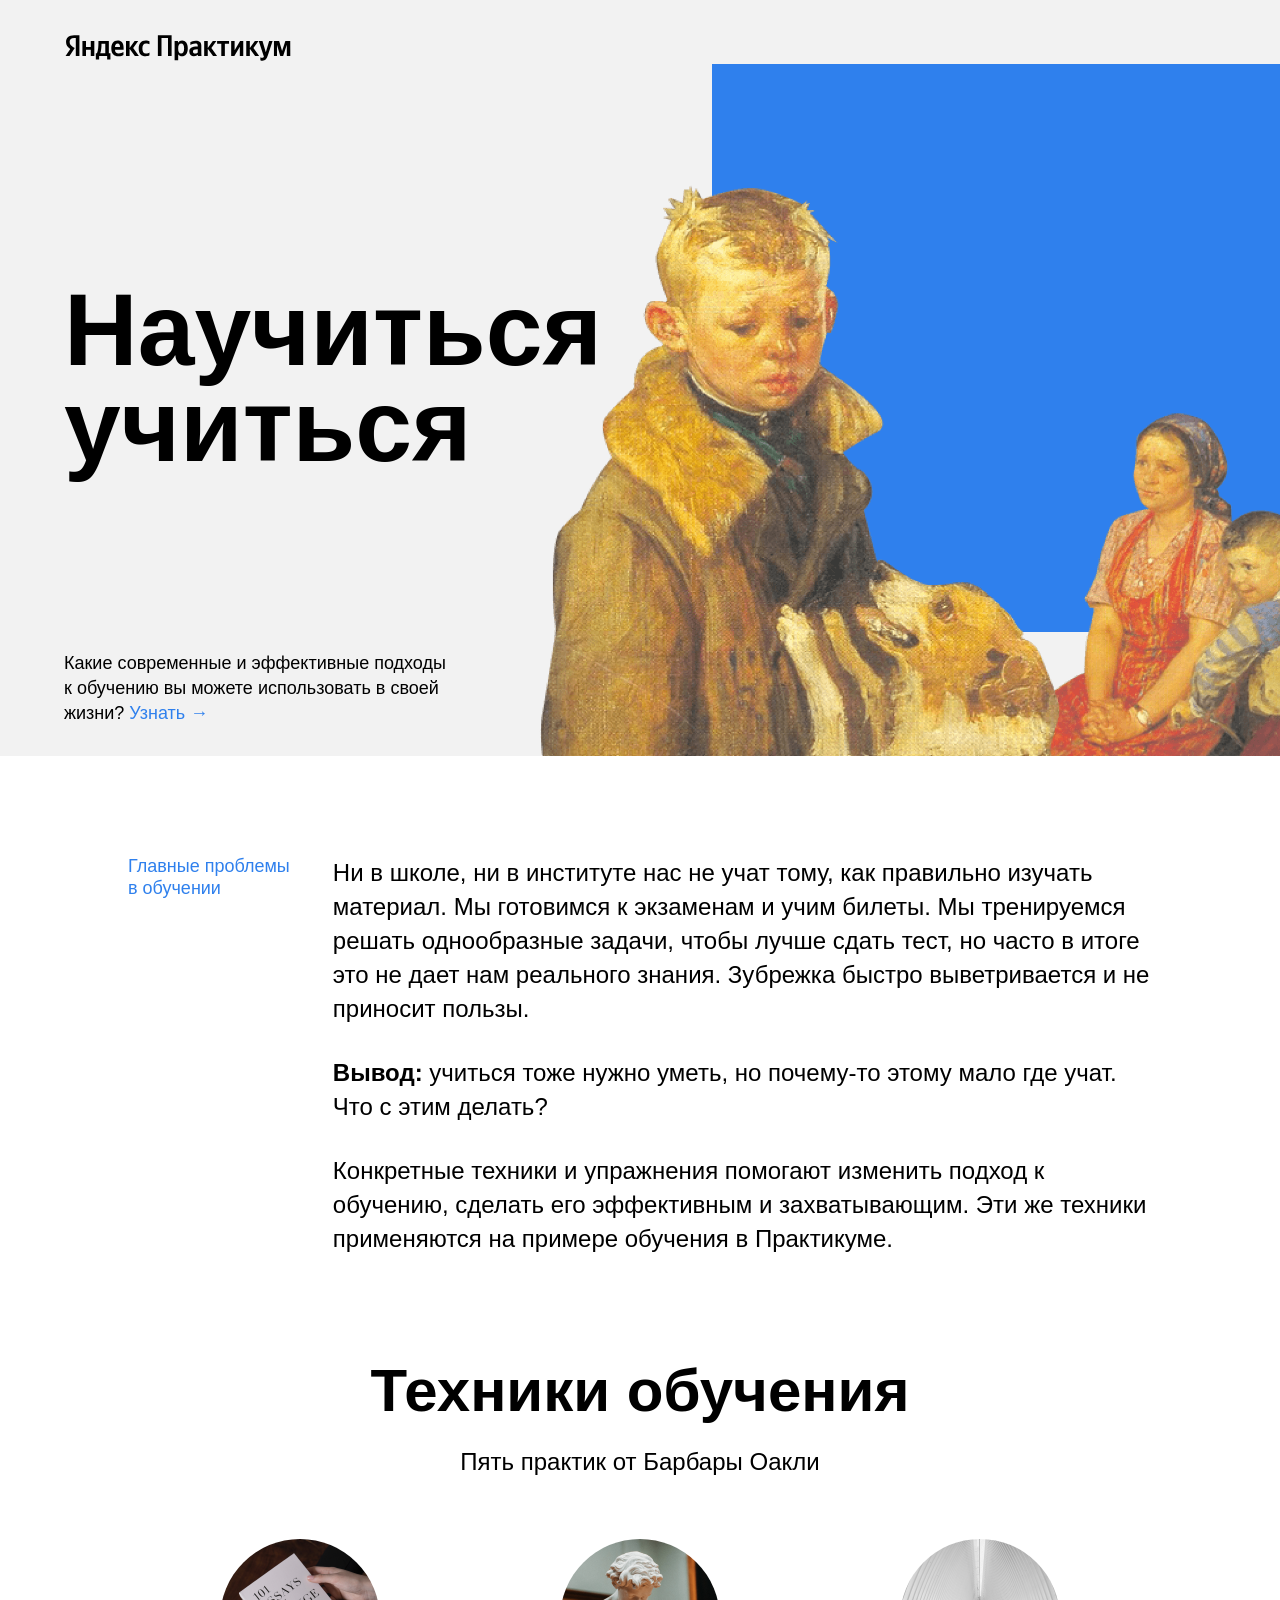
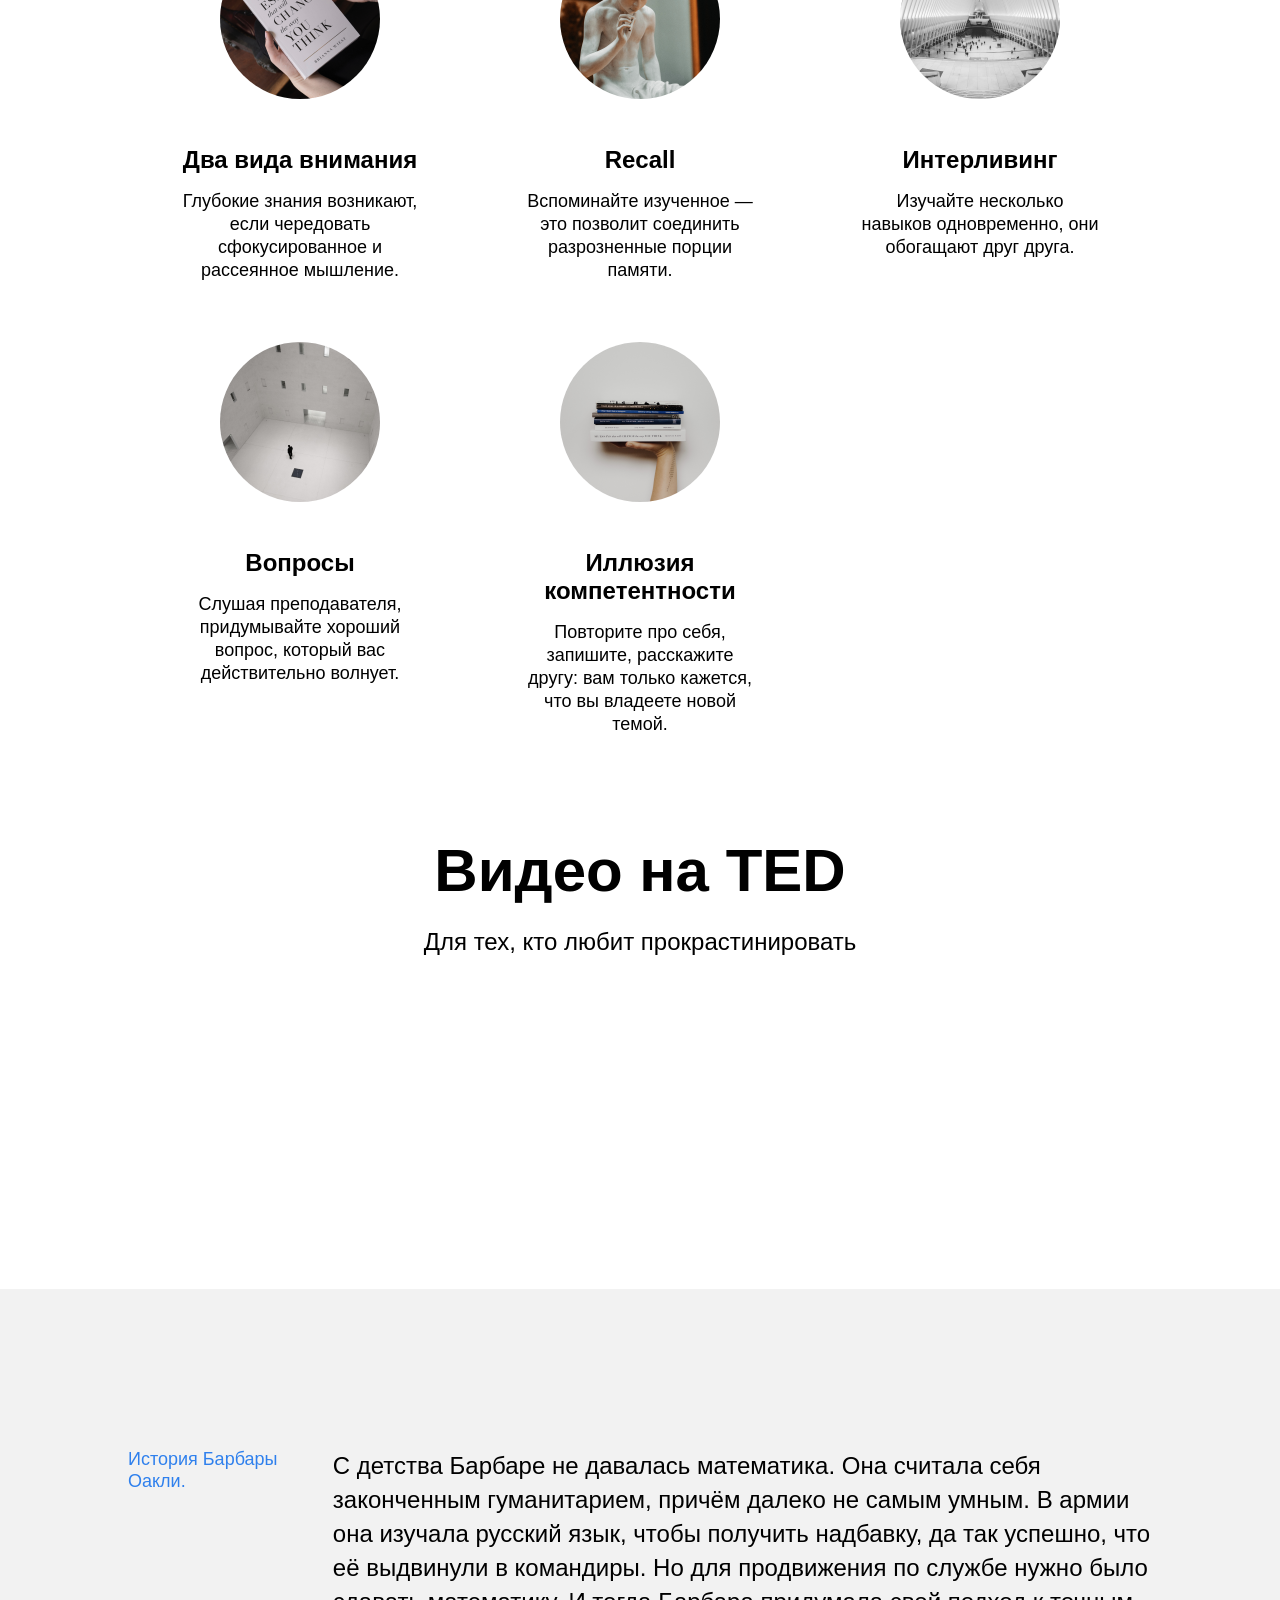
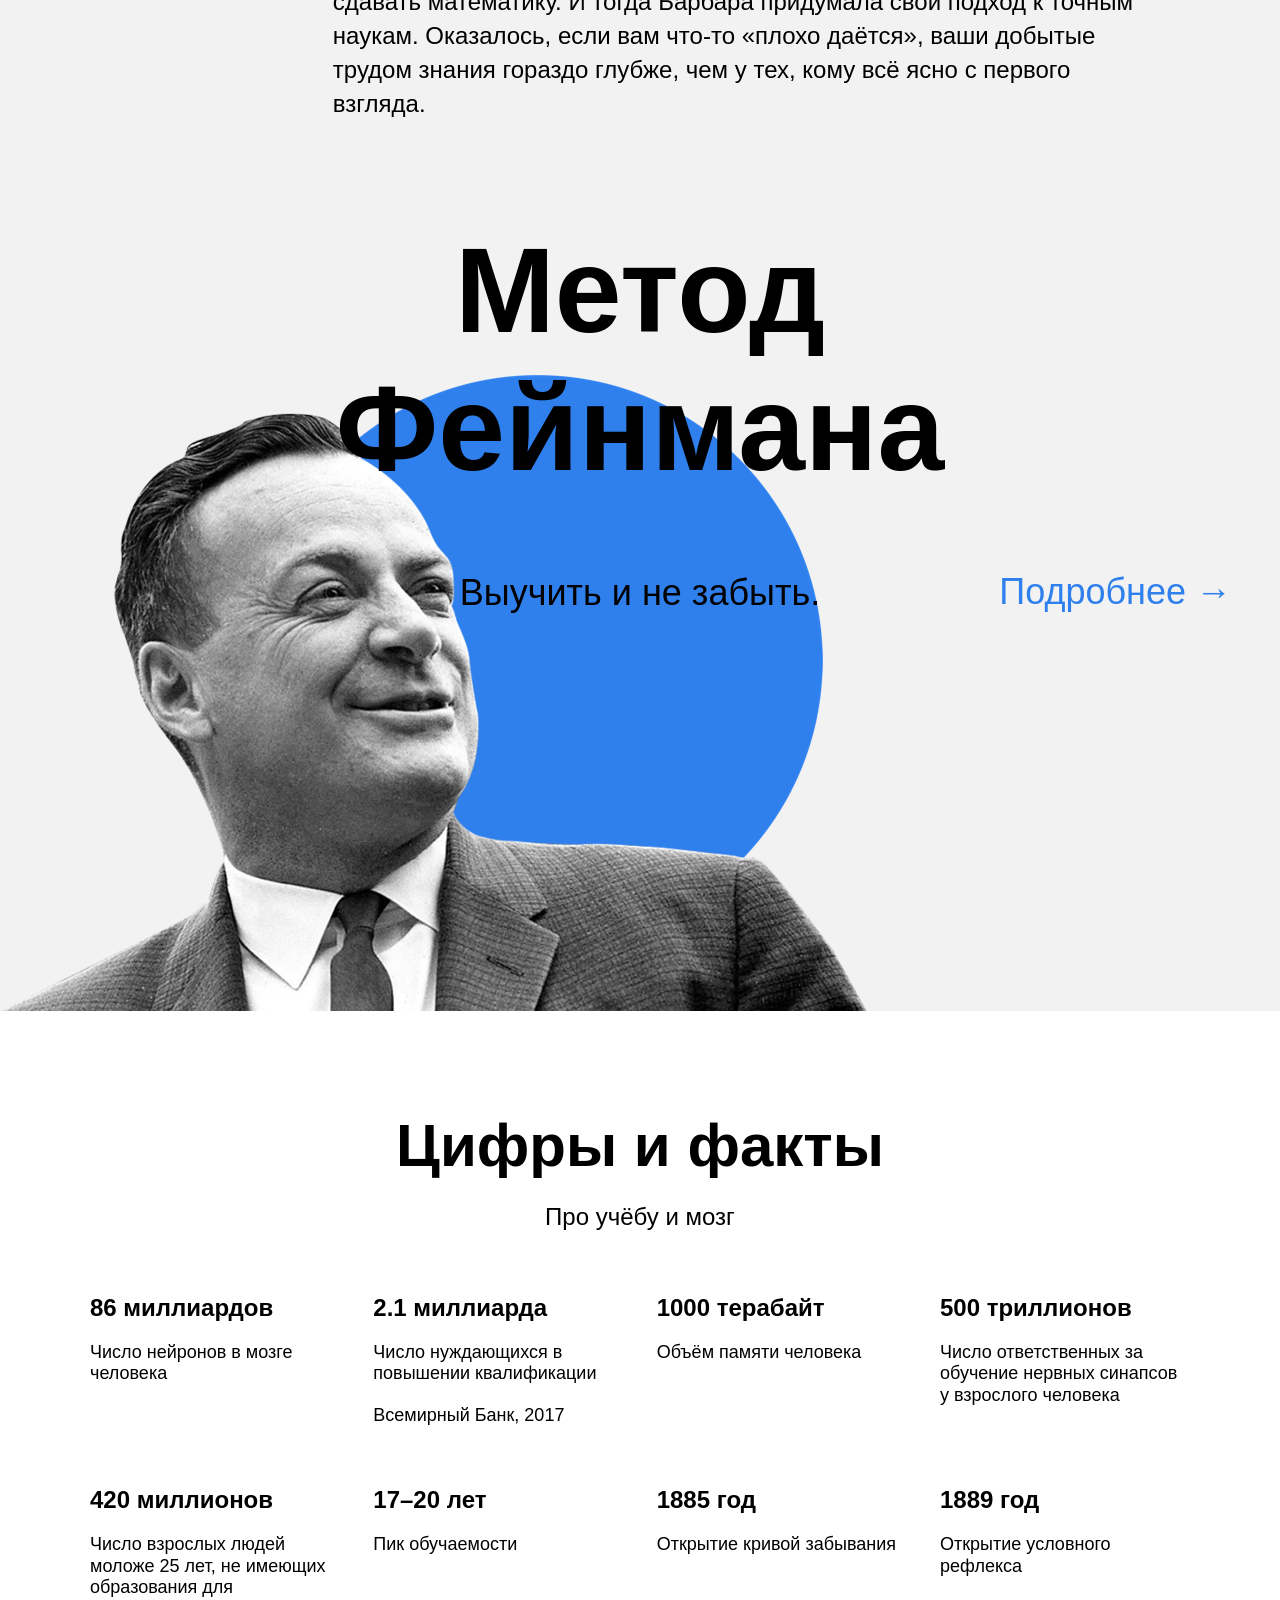
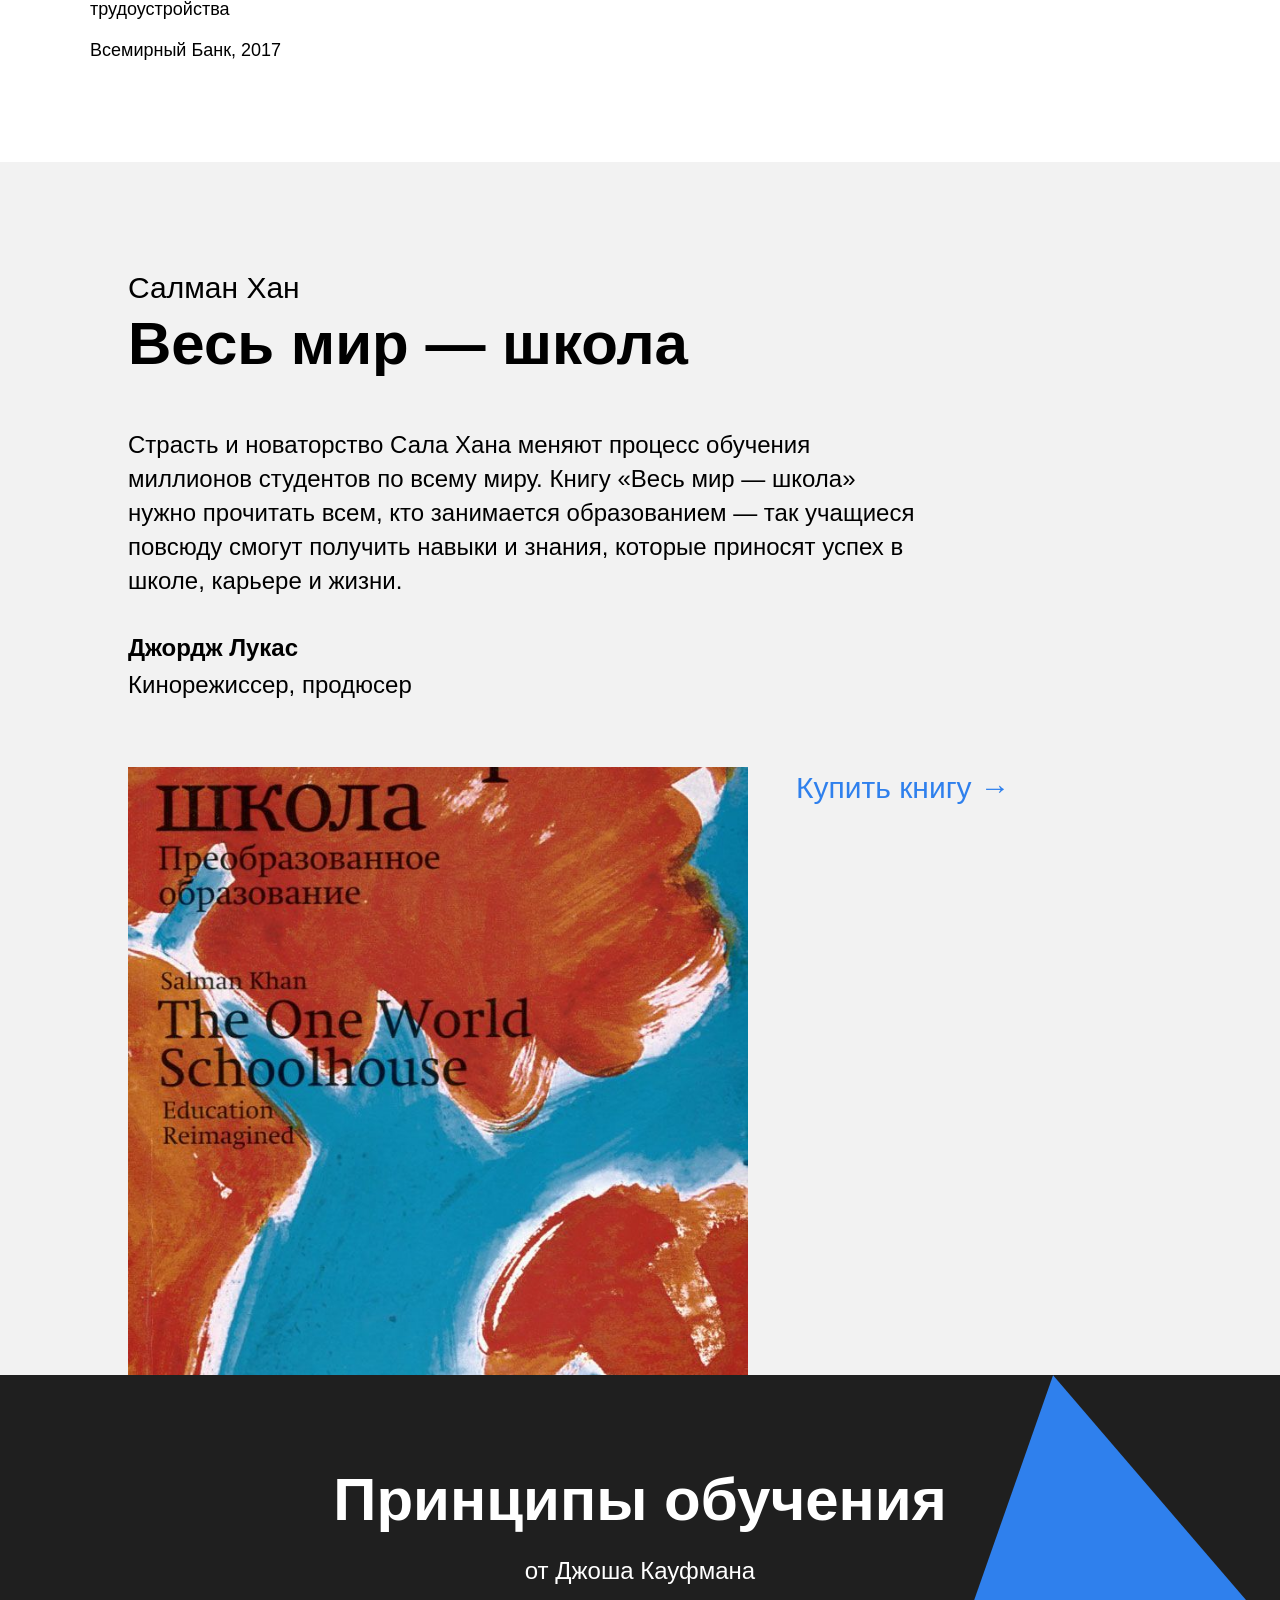
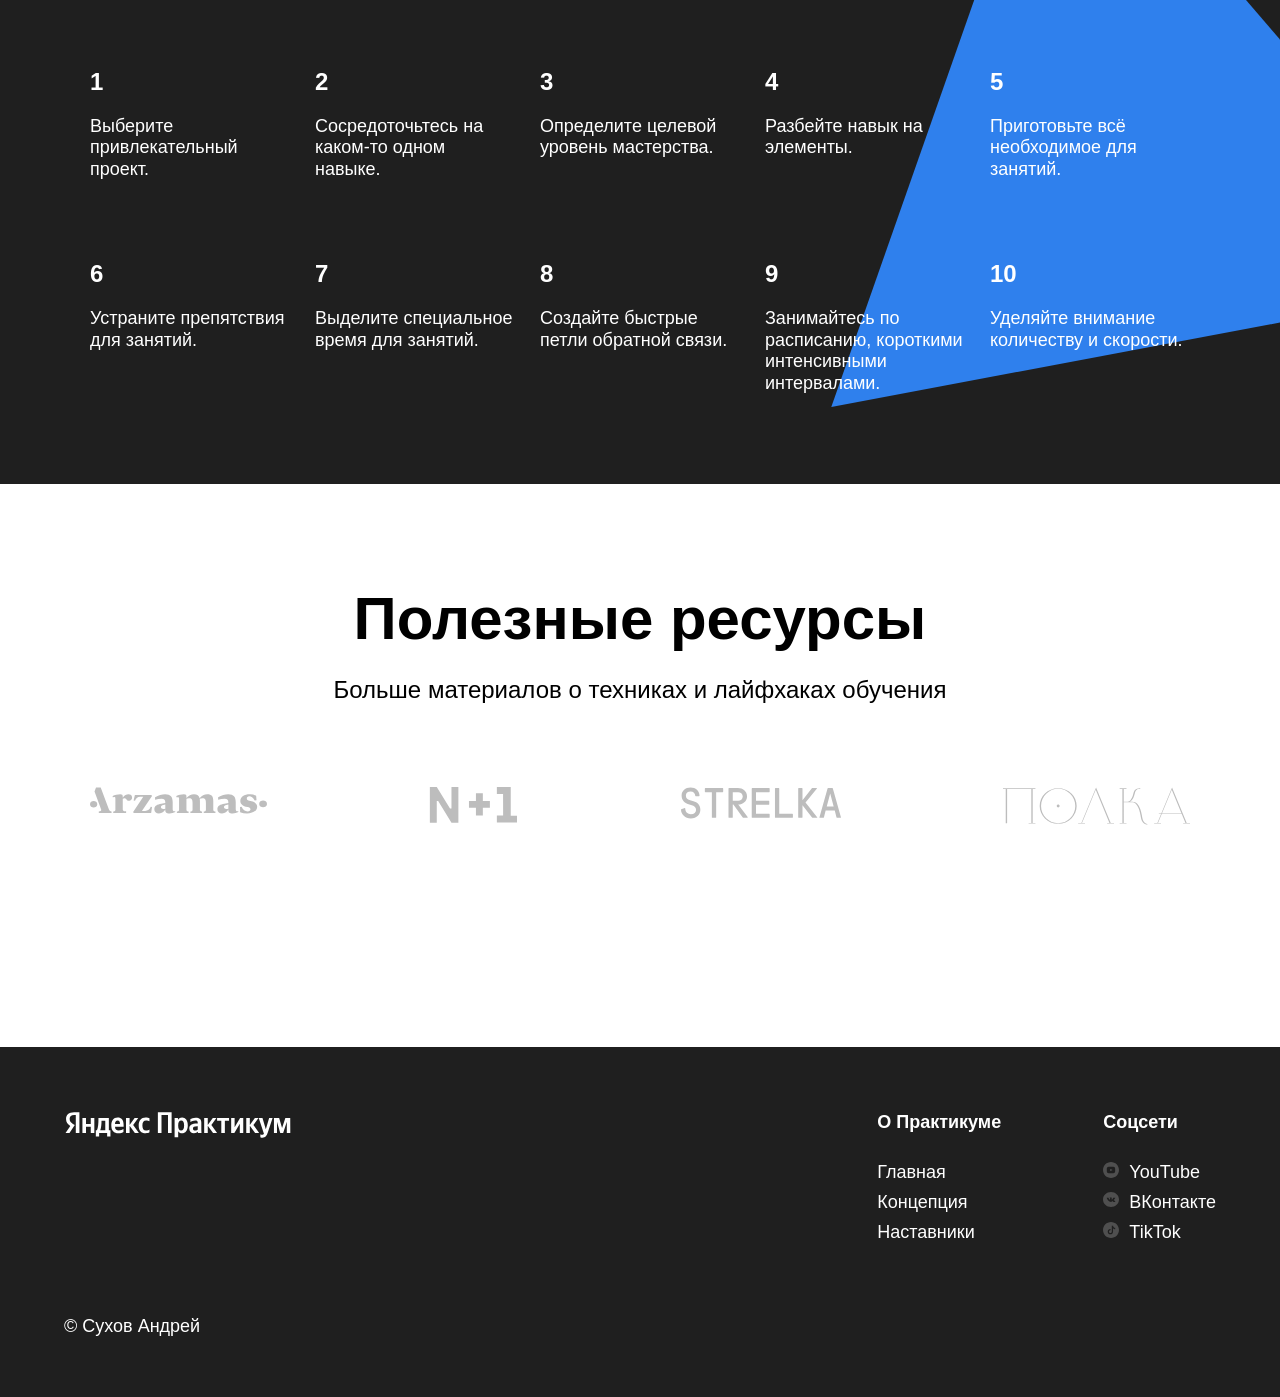
==== commit 1e34f54e: "Вторая работа версия 1.04(исправлены все ошибки)" ====
--- a/index.html
+++ b/index.html
@@ -214,10 +214,18 @@
         <h2 class="section-title">Полезные ресурсы</h2>
         <p class="section-subtitle">Больше материалов о техниках и лайфхаках обучения</p>
         <ul class="resources__logo-zone">
-          <a class="resources__link" href="#"><img class="resources__logo" src="./images/logo/resources-arzamas.svg" alt="Логотип Arzamas"></a>
-          <a class="resources__link" href="#"><img class="resources__logo" src="./images/logo/resources-n1.svg" alt="Логотип N+1"></a>
-          <a class="resources__link" href="#"><img class="resources__logo" src="./images/logo/resources-strelka.svg" alt="Логотип STRELKA"></a>
-          <a class="resources__link" href="#"><img class="resources__logo" src="./images/logo/resources-polka.svg" alt="Логотип ПОЛКА"></a>
+          <li>
+            <a class="resources__link" href="#"><img class="resources__logo" src="./images/logo/resources-arzamas.svg" alt="Логотип Arzamas"></a>
+          </li>
+          <li>
+            <a class="resources__link" href="#"><img class="resources__logo" src="./images/logo/resources-n1.svg" alt="Логотип N+1"></a>
+          </li>
+          <li>
+            <a class="resources__link" href="#"><img class="resources__logo" src="./images/logo/resources-strelka.svg" alt="Логотип STRELKA"></a>
+          </li>
+          <li>
+            <a class="resources__link" href="#"><img class="resources__logo" src="./images/logo/resources-polka.svg" alt="Логотип ПОЛКА"></a>
+          </li>
         </ul>
       </section>
     </main>
